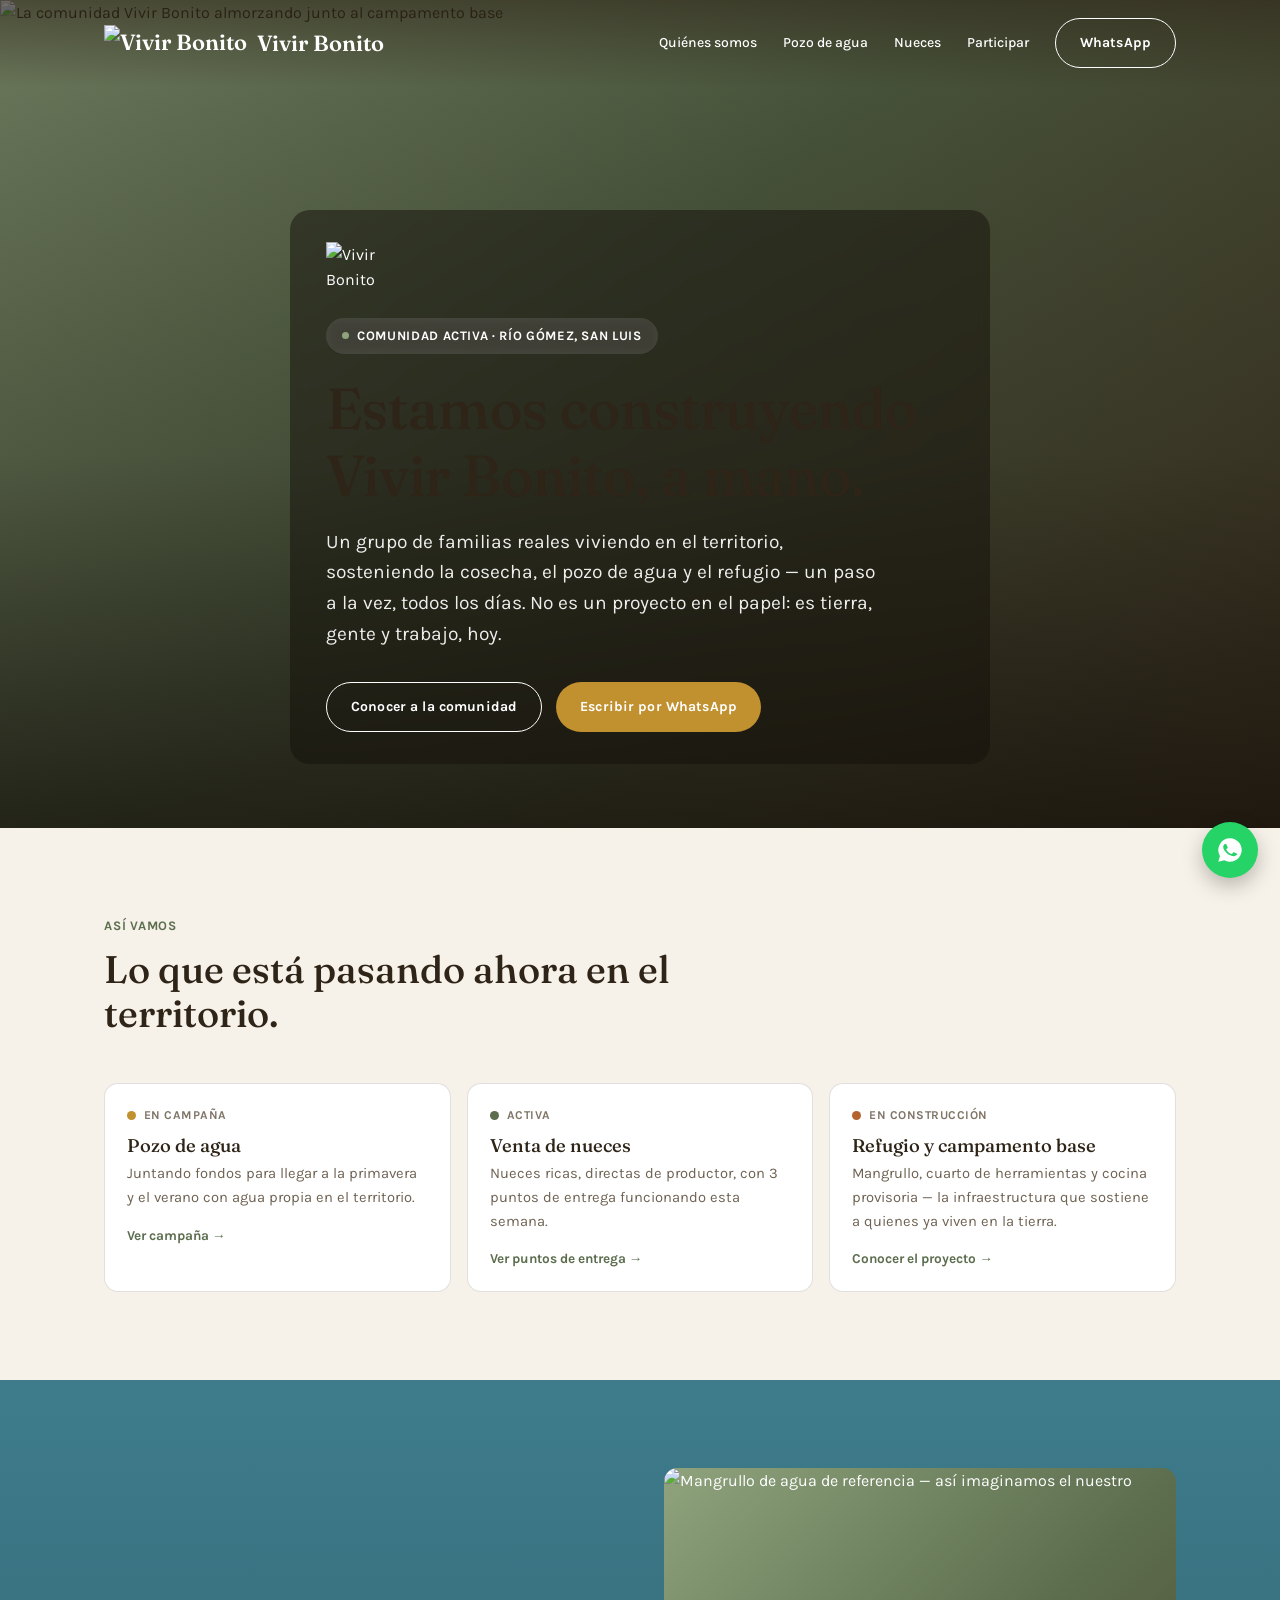
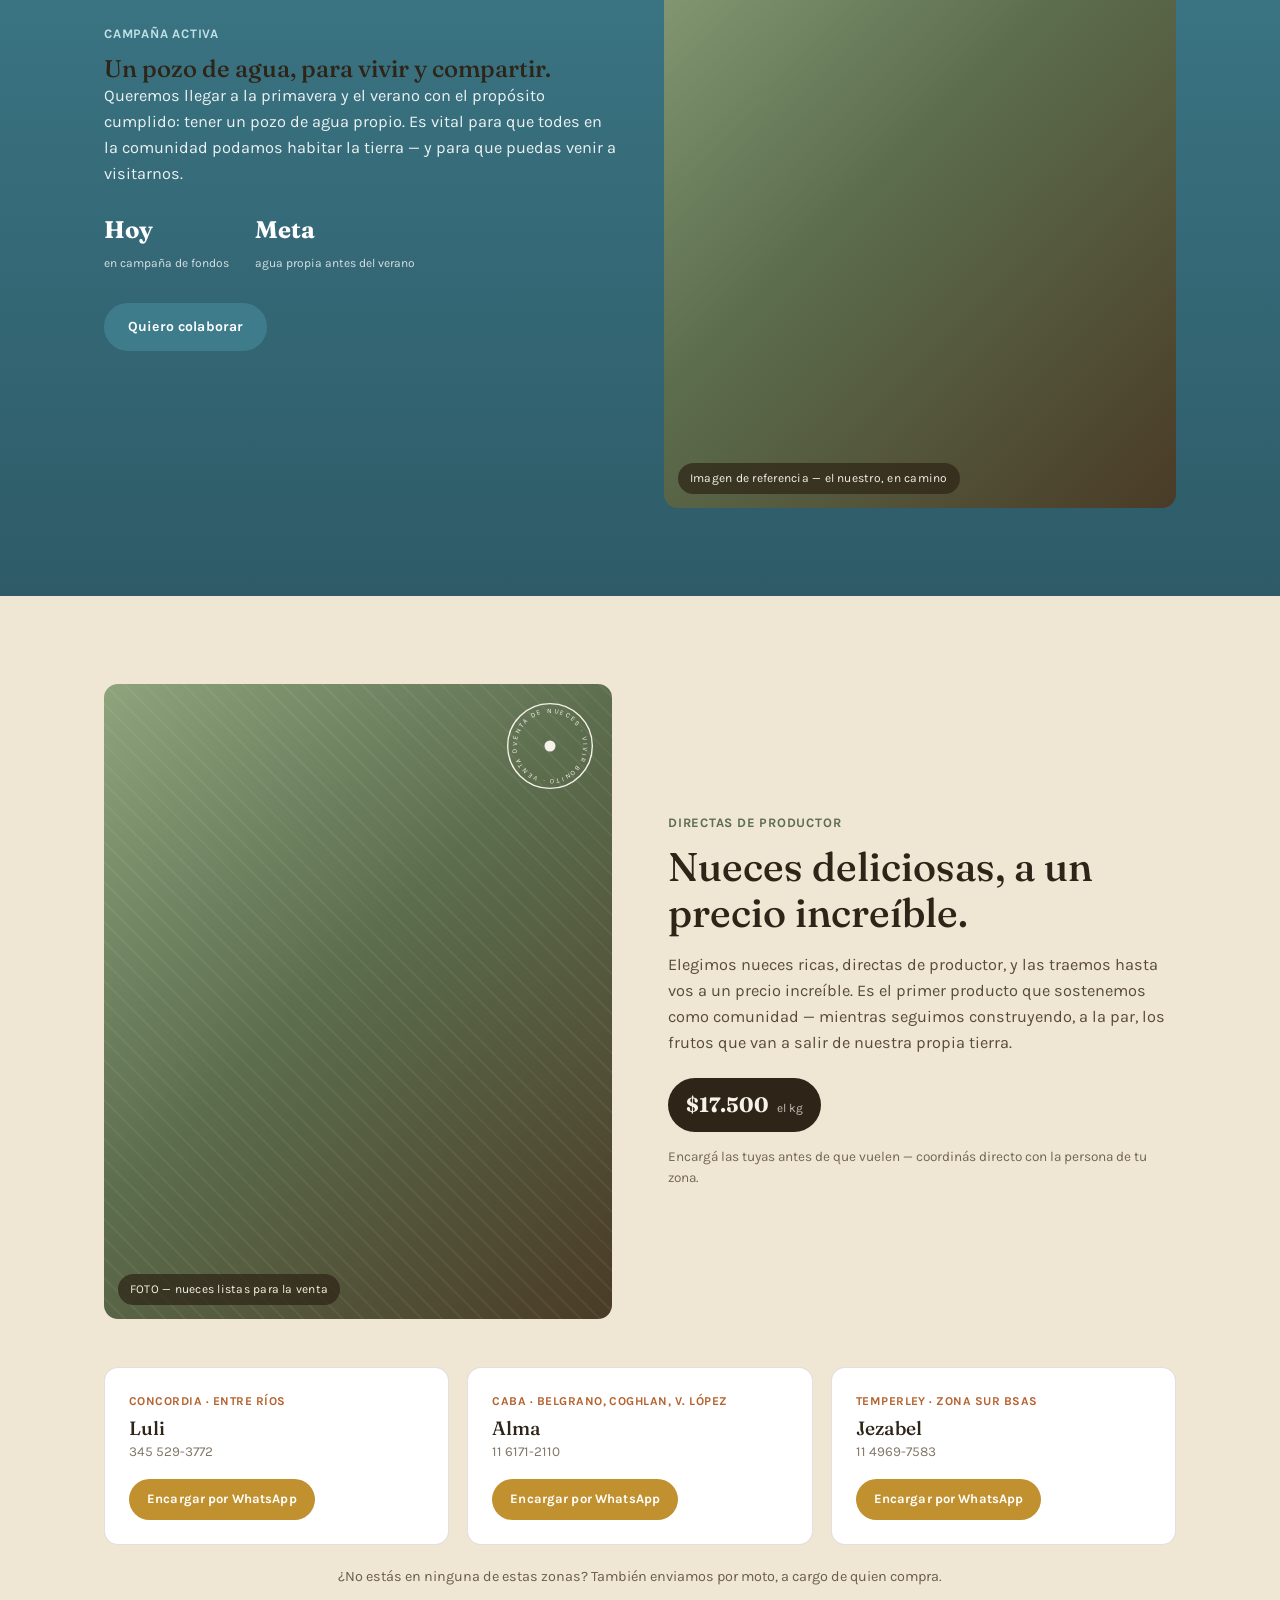
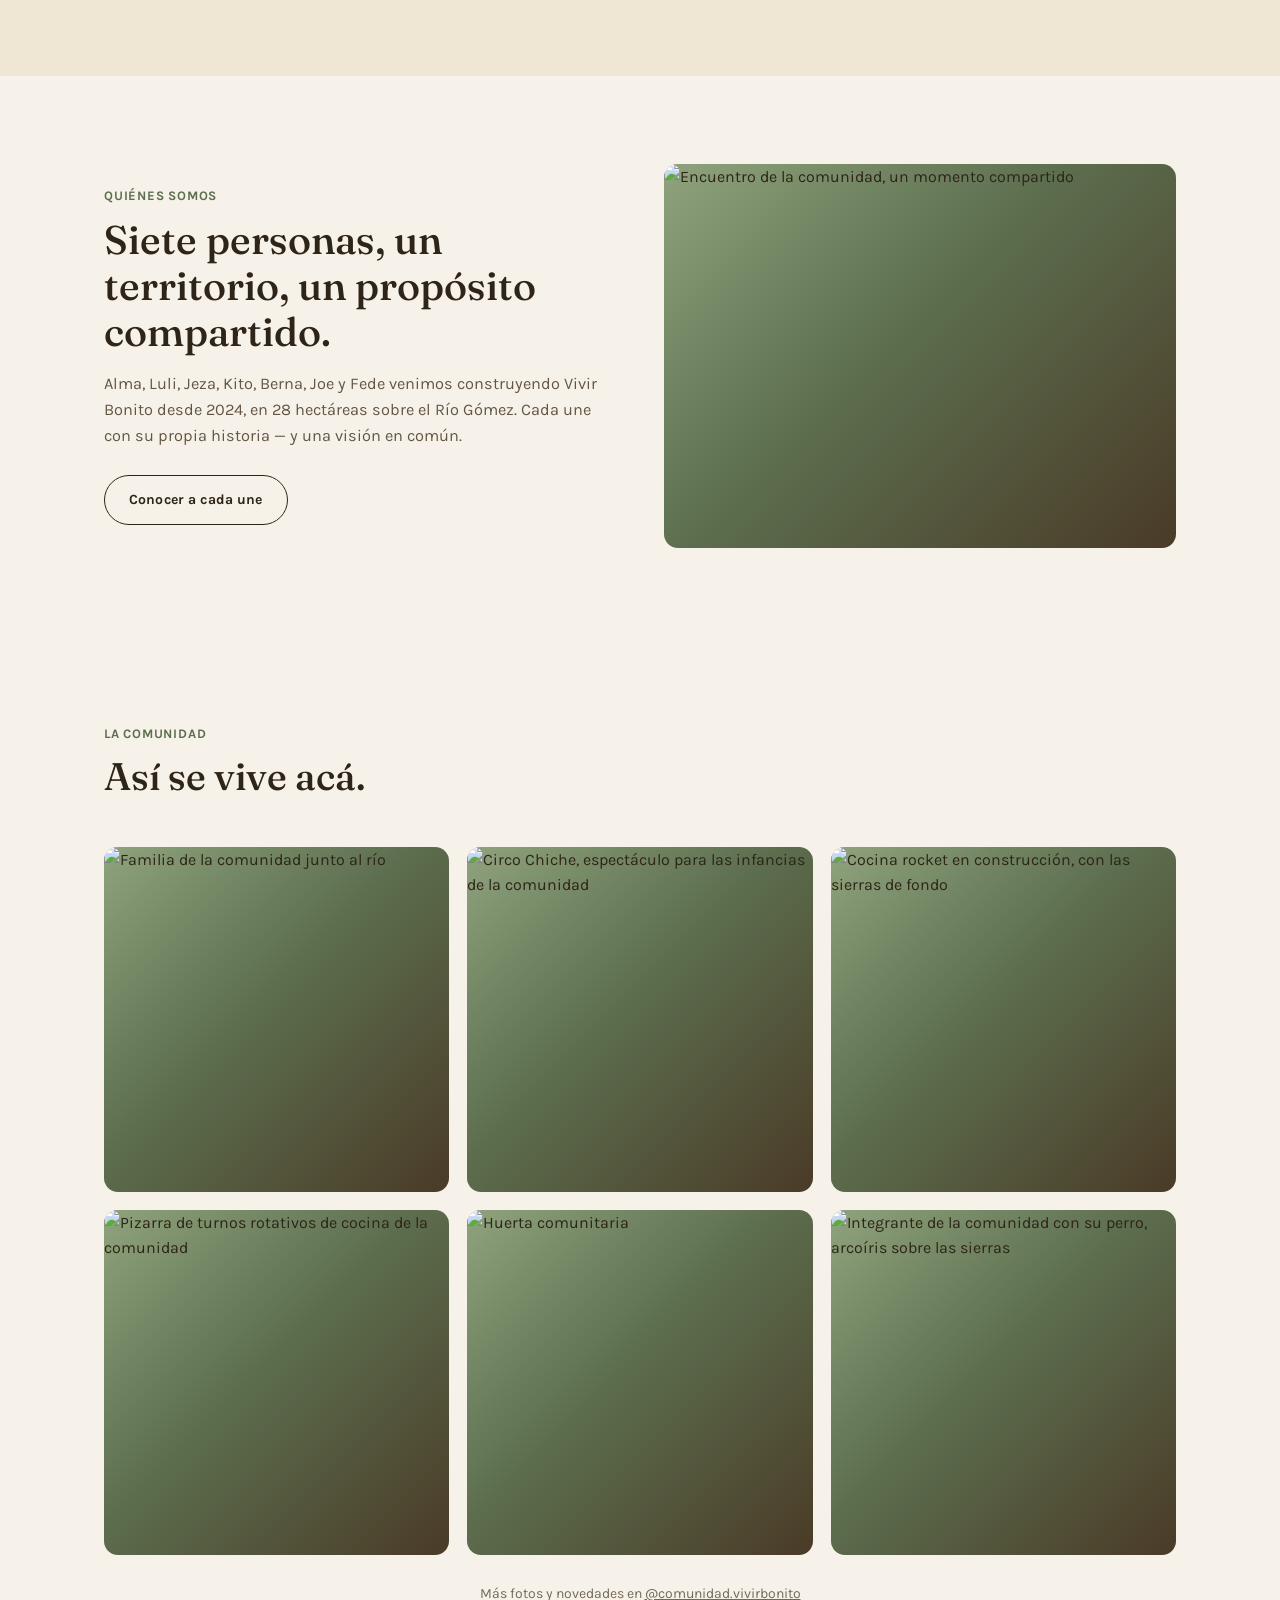
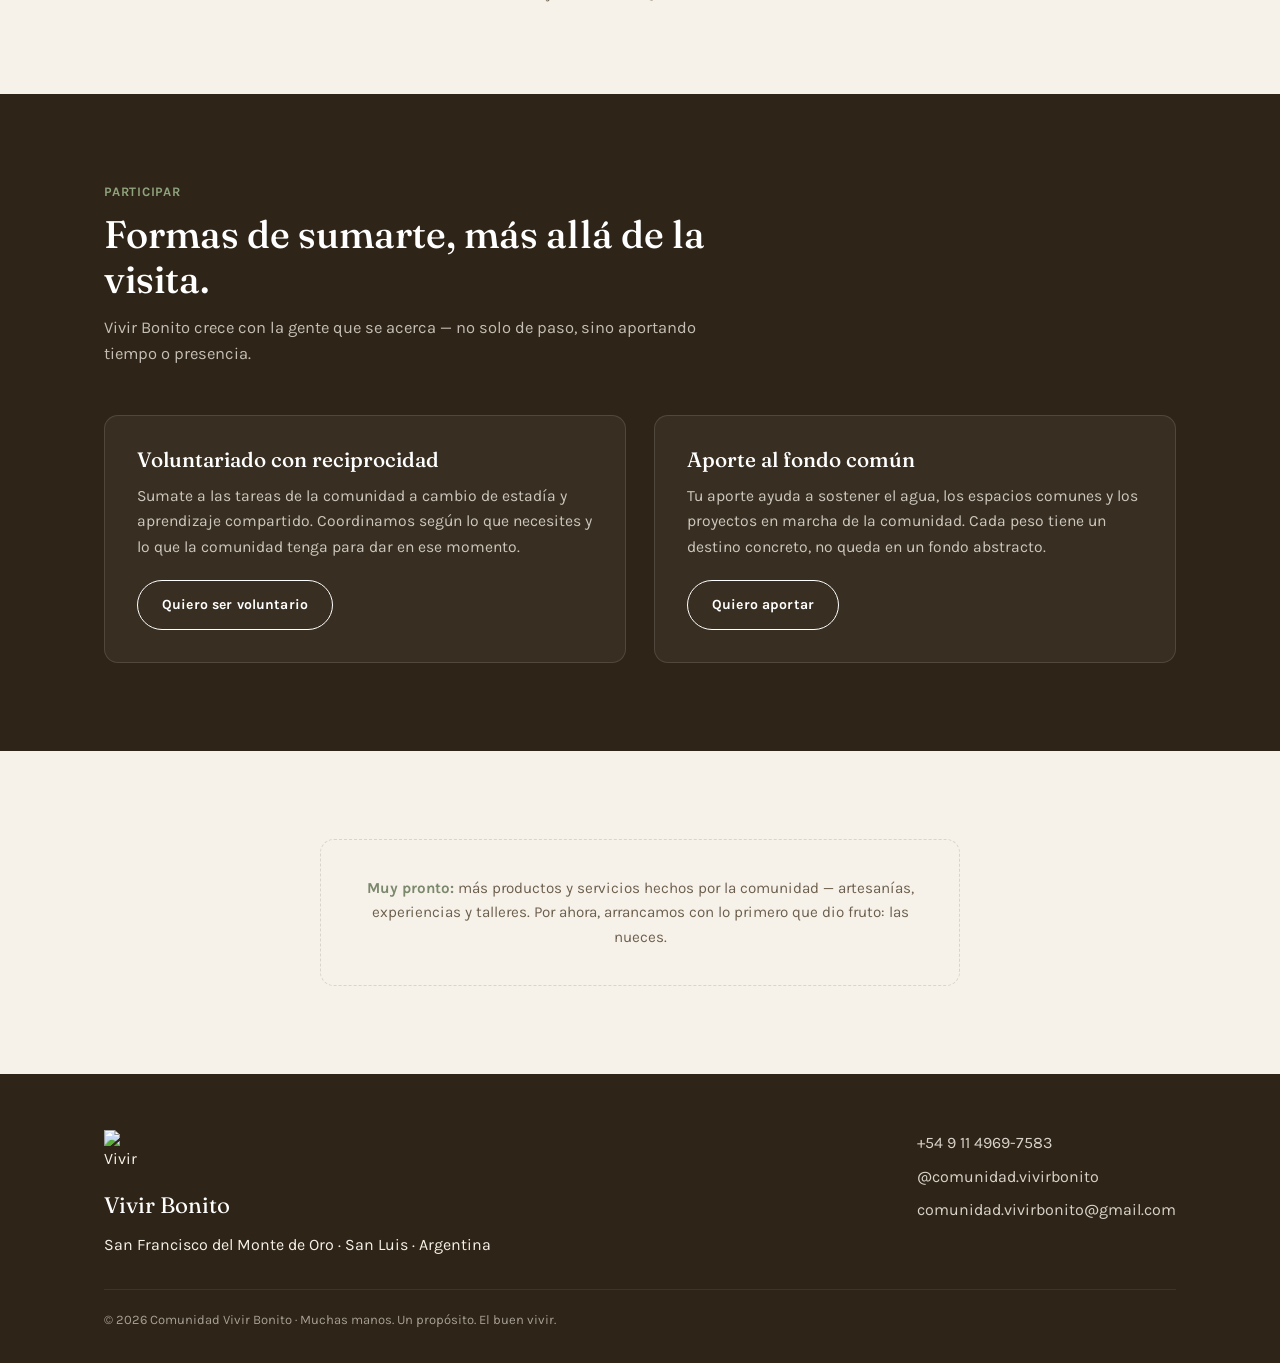
==== index.html @ 9bac332a "Add files via upload" ====
<!DOCTYPE html>
<html lang="es">
<head>
<meta charset="UTF-8">
<meta name="viewport" content="width=device-width, initial-scale=1.0">
<title>Vivir Bonito — Comunidad en Río Gómez, San Luis</title>
<meta name="description" content="Vivir Bonito: un grupo de familias construyendo, a mano, una comunidad en las sierras de San Luis. Venta de nueces, campaña del pozo de agua, y formas de sumarte hoy.">
<meta property="og:title" content="Vivir Bonito — Comunidad en las sierras de San Luis">
<meta property="og:description" content="Estamos construyendo Vivir Bonito, a mano, en Río Gómez. Conocé cómo vamos y sumate.">
<!-- REEMPLAZAR: og:image con foto real del lugar subida a Cloudinary -->
<link rel="preconnect" href="https://fonts.googleapis.com">
<link rel="preconnect" href="https://fonts.gstatic.com" crossorigin>
<link href="https://fonts.googleapis.com/css2?family=Fraunces:ital,wght@0,400;0,500;0,600;1,400&family=Karla:wght@400;500;700&display=swap" rel="stylesheet">
<link rel="stylesheet" href="styles.css">
<link rel="icon" type="image/png" href="https://res.cloudinary.com/rexsyexh/image/upload/e_background_removal,f_png,q_auto,w_64,h_64,c_fill/v1787001176/LOGO_VB_ghmahg.jpg">
</head>
<body>

<header id="site-header">
  <div class="wrap">
    <a href="index.html" class="logo"><img src="https://res.cloudinary.com/rexsyexh/image/upload/e_background_removal,f_png,q_auto,w_100/v1787001176/LOGO_VB_ghmahg.jpg" alt="Vivir Bonito">Vivir Bonito</a>
    <nav>
      <a href="quienes-somos.html" class="nav-link-text">Quiénes somos</a>
      <a href="#pozo" class="nav-link-text">Pozo de agua</a>
      <a href="#nueces" class="nav-link-text">Nueces</a>
      <a href="#comunidad" class="nav-link-text">Participar</a>
      <a href="https://wa.me/5491149697583?text=Hola%2C%20quiero%20conocer%20m%C3%A1s%20sobre%20Vivir%20Bonito" target="_blank" rel="noopener" class="btn btn-outline btn-outline-light">WhatsApp</a>
    </nav>
  </div>
</header>

<section class="hero">
  <div class="photo-slot filled">
    <img class="hero-slide active" src="https://res.cloudinary.com/rexsyexh/image/upload/f_auto,q_auto,w_1600/v1786999585/IMG_0080_1_acpj9m.heic" alt="La comunidad Vivir Bonito almorzando junto al campamento base">
    <img class="hero-slide" src="https://res.cloudinary.com/rexsyexh/image/upload/f_auto,q_auto,w_1600/v1787000863/PHOTO-2026-05-24-20-16-34_mrh30q.jpg" alt="Toda la comunidad reunida junto al río, sierras doradas al atardecer">
    <img class="hero-slide" src="https://res.cloudinary.com/rexsyexh/image/upload/f_auto,q_auto,w_1600/v1787000892/1772241536528_ssifrj.jpg" alt="Palmeras caranday al atardecer, junto al agua">
  </div>
  <div class="wrap">
    <div class="hero-content reveal">
      <img class="hero-logo" src="https://res.cloudinary.com/rexsyexh/image/upload/e_background_removal,f_png,q_auto,w_240/v1787001176/LOGO_VB_ghmahg.jpg" alt="Vivir Bonito">
      <span class="eyebrow"><span class="dot"></span> Comunidad activa · Río Gómez, San Luis</span>
      <h1>Estamos construyendo Vivir Bonito, a mano.</h1>
      <p class="lead">Un grupo de familias reales viviendo en el territorio, sosteniendo la cosecha, el pozo de agua y el refugio — un paso a la vez, todos los días. No es un proyecto en el papel: es tierra, gente y trabajo, hoy.</p>
      <div class="hero-ctas">
        <a href="quienes-somos.html" class="btn btn-outline btn-outline-light">Conocer a la comunidad</a>
        <a href="https://wa.me/5491149697583?text=Hola%2C%20quiero%20conocer%20m%C3%A1s%20sobre%20Vivir%20Bonito" target="_blank" rel="noopener" class="btn btn-sol">Escribir por WhatsApp</a>
      </div>
    </div>
  </div>
</section>

<section id="asi-vamos">
  <div class="wrap">
    <div class="section-head reveal">
      <span class="section-eyebrow">Así vamos</span>
      <h2>Lo que está pasando ahora en el territorio.</h2>
    </div>
    <div class="status-band">
      <div class="status-card reveal">
        <div class="status-top"><span class="status-dot camp"></span><span class="status-label">En campaña</span></div>
        <h3>Pozo de agua</h3>
        <p>Juntando fondos para llegar a la primavera y el verano con agua propia en el territorio.</p>
        <a href="#pozo" class="link">Ver campaña →</a>
      </div>
      <div class="status-card reveal">
        <div class="status-top"><span class="status-dot on"></span><span class="status-label">Activa</span></div>
        <h3>Venta de nueces</h3>
        <p>Nueces ricas, directas de productor, con 3 puntos de entrega funcionando esta semana.</p>
        <a href="#nueces" class="link">Ver puntos de entrega →</a>
      </div>
      <div class="status-card reveal">
        <div class="status-top"><span class="status-dot build"></span><span class="status-label">En construcción</span></div>
        <h3>Refugio y campamento base</h3>
        <p>Mangrullo, cuarto de herramientas y cocina provisoria — la infraestructura que sostiene a quienes ya viven en la tierra.</p>
        <a href="quienes-somos.html" class="link">Conocer el proyecto →</a>
      </div>
    </div>
  </div>
</section>

<section id="pozo" class="pozo">
  <div class="wrap">
    <div class="pozo-grid">
      <div class="reveal">
        <span class="section-eyebrow">Campaña activa</span>
        <h2>Un pozo de agua, para vivir y compartir.</h2>
        <p style="opacity:.9;font-size:1.02rem;margin-bottom:8px;">Queremos llegar a la primavera y el verano con el propósito cumplido: tener un pozo de agua propio. Es vital para que todes en la comunidad podamos habitar la tierra — y para que puedas venir a visitarnos.</p>
        <div class="pozo-facts">
          <div class="pozo-fact"><strong>Hoy</strong><span>en campaña de fondos</span></div>
          <div class="pozo-fact"><strong>Meta</strong><span>agua propia antes del verano</span></div>
        </div>
        <a href="https://wa.me/5491149697583?text=Hola%2C%20quiero%20colaborar%20con%20el%20pozo%20de%20agua%20de%20Vivir%20Bonito" target="_blank" rel="noopener" class="btn btn-agua">Quiero colaborar</a>
      </div>
      <div class="photo-slot filled reveal" style="aspect-ratio:4/5;">
        <img src="https://res.cloudinary.com/rexsyexh/image/upload/f_auto,q_auto,w_900/v1787000792/mangrullo_f0sffd.jpg" alt="Mangrullo de agua de referencia — así imaginamos el nuestro">
        <span class="photo-tag">Imagen de referencia — el nuestro, en camino</span>
      </div>
    </div>
  </div>
</section>

<section id="nueces" class="nueces">
  <div class="wrap">
    <div class="nueces-grid">
      <div class="nueces-photo photo-slot reveal" style="position:relative;">
        <span class="photo-tag">FOTO — nueces listas para la venta</span>
        <svg class="stamp" viewBox="0 0 100 100" xmlns="http://www.w3.org/2000/svg" aria-hidden="true">
          <circle cx="50" cy="50" r="46" fill="none" stroke="#F7F2E9" stroke-width="1.5"/>
          <path id="stampCircle" fill="none" d="M50,50 m-36,0 a36,36 0 1,1 72,0 a36,36 0 1,1 -72,0"/>
          <text font-family="Karla, sans-serif" font-size="7.4" fill="#F7F2E9" letter-spacing="2">
            <textPath href="#stampCircle" startOffset="0%">VENTA DE NUECES · VIVIR BONITO · VENTA DE NUECES ·</textPath>
          </text>
          <circle cx="50" cy="50" r="6" fill="#F7F2E9"/>
        </svg>
      </div>
      <div class="reveal">
        <span class="section-eyebrow">Directas de productor</span>
        <h2>Nueces deliciosas, a un precio increíble.</h2>
        <p class="desc">Elegimos nueces ricas, directas de productor, y las traemos hasta vos a un precio increíble. Es el primer producto que sostenemos como comunidad — mientras seguimos construyendo, a la par, los frutos que van a salir de nuestra propia tierra.</p>
        <div class="nueces-price"><strong>$17.500</strong><span>el kg</span></div>
        <p class="nueces-note">Encargá las tuyas antes de que vuelen — coordinás directo con la persona de tu zona.</p>
      </div>
    </div>

    <div class="delivery-grid reveal">
      <div class="delivery-card">
        <span class="delivery-zone">Concordia · Entre Ríos</span>
        <h3>Luli</h3>
        <div class="who">345 529-3772</div>
        <a href="https://wa.me/5493455293772?text=Hola%20Luli%2C%20quiero%20encargar%20nueces%20(entrega%20en%20Concordia)" target="_blank" rel="noopener" class="btn btn-sol btn-sm">Encargar por WhatsApp</a>
      </div>
      <div class="delivery-card">
        <span class="delivery-zone">CABA · Belgrano, Coghlan, V. López</span>
        <h3>Alma</h3>
        <div class="who">11 6171-2110</div>
        <a href="https://wa.me/5491161712110?text=Hola%20Alma%2C%20quiero%20encargar%20nueces%20(entrega%20en%20CABA)" target="_blank" rel="noopener" class="btn btn-sol btn-sm">Encargar por WhatsApp</a>
      </div>
      <div class="delivery-card">
        <span class="delivery-zone">Temperley · Zona Sur BSAS</span>
        <h3>Jezabel</h3>
        <div class="who">11 4969-7583</div>
        <a href="https://wa.me/5491149697583?text=Hola%20Jezabel%2C%20quiero%20encargar%20nueces%20(entrega%20en%20Temperley)" target="_blank" rel="noopener" class="btn btn-sol btn-sm">Encargar por WhatsApp</a>
      </div>
    </div>
    <p class="delivery-moto">¿No estás en ninguna de estas zonas? También enviamos por moto, a cargo de quien compra.</p>
  </div>
</section>

<section id="quienes-somos-teaser">
  <div class="wrap">
    <div class="teaser">
      <div class="reveal">
        <span class="section-eyebrow">Quiénes somos</span>
        <h2 style="font-size:clamp(1.7rem,3.4vw,2.5rem);margin-bottom:16px;">Siete personas, un territorio, un propósito compartido.</h2>
        <p style="color:var(--brown);opacity:.85;font-size:1.02rem;margin-bottom:26px;">Alma, Luli, Jeza, Kito, Berna, Joe y Fede venimos construyendo Vivir Bonito desde 2024, en 28 hectáreas sobre el Río Gómez. Cada une con su propia historia — y una visión en común.</p>
        <a href="quienes-somos.html" class="btn btn-outline" style="color:var(--brown-deep);border-color:var(--brown-deep);">Conocer a cada une</a>
      </div>
      <div class="teaser-photo photo-slot filled reveal">
        <img src="https://res.cloudinary.com/rexsyexh/image/upload/f_auto,q_auto,w_900/v1786998874/WhatsApp_Image_2026-07-04_at_18.11.03_1_dn8suh.jpg" alt="Encuentro de la comunidad, un momento compartido">
      </div>
    </div>
  </div>
</section>

<section id="galeria">
  <div class="wrap">
    <div class="section-head reveal">
      <span class="section-eyebrow">La comunidad</span>
      <h2>Así se vive acá.</h2>
    </div>
    <div class="galeria-grid">
      <div class="photo-slot filled reveal"><img src="https://res.cloudinary.com/rexsyexh/image/upload/f_auto,q_auto,w_700/v1786998868/familia-rio_kaa0dy.jpg" alt="Familia de la comunidad junto al río"></div>
      <div class="photo-slot filled reveal"><img src="https://res.cloudinary.com/rexsyexh/image/upload/f_auto,q_auto,w_700/v1786998869/circo-ninos_luddjv.jpg" alt="Circo Chiche, espectáculo para las infancias de la comunidad"></div>
      <div class="photo-slot filled reveal"><img src="https://res.cloudinary.com/rexsyexh/image/upload/f_auto,q_auto,w_700/v1786999599/1772241875465_ddpxhf.jpg" alt="Cocina rocket en construcción, con las sierras de fondo"></div>
      <div class="photo-slot filled reveal"><img src="https://res.cloudinary.com/rexsyexh/image/upload/f_auto,q_auto,w_700/v1786999602/1772241875409_ta5jwl.jpg" alt="Pizarra de turnos rotativos de cocina de la comunidad"></div>
      <div class="photo-slot filled reveal"><img src="https://res.cloudinary.com/rexsyexh/image/upload/f_auto,q_auto,w_700/v1786998870/lechuga_bt5jel.jpg" alt="Huerta comunitaria"></div>
      <div class="photo-slot filled reveal"><img src="https://res.cloudinary.com/rexsyexh/image/upload/f_auto,q_auto,w_700/v1786998874/WhatsApp_Image_2026-07-04_at_18.11.03_sx1bdg.jpg" alt="Integrante de la comunidad con su perro, arcoíris sobre las sierras"></div>
    </div>
    <p class="galeria-more">Más fotos y novedades en <a href="https://www.instagram.com/comunidad.vivirbonito/" target="_blank" rel="noopener" style="text-decoration:underline;">@comunidad.vivirbonito</a></p>
  </div>
</section>

<section id="comunidad" class="participar">
  <div class="wrap">
    <div class="section-head reveal">
      <span class="section-eyebrow">Participar</span>
      <h2>Formas de sumarte, más allá de la visita.</h2>
      <p>Vivir Bonito crece con la gente que se acerca — no solo de paso, sino aportando tiempo o presencia.</p>
    </div>
    <div class="participar-grid">
      <div class="participar-card reveal">
        <h3>Voluntariado con reciprocidad</h3>
        <p>Sumate a las tareas de la comunidad a cambio de estadía y aprendizaje compartido. Coordinamos según lo que necesites y lo que la comunidad tenga para dar en ese momento.</p>
        <a href="https://wa.me/5491149697583?text=Hola%2C%20quiero%20saber%20c%C3%B3mo%20ser%20voluntario%20en%20Vivir%20Bonito" target="_blank" rel="noopener" class="btn btn-outline btn-outline-light">Quiero ser voluntario</a>
      </div>
      <div class="participar-card reveal">
        <h3>Aporte al fondo común</h3>
        <p>Tu aporte ayuda a sostener el agua, los espacios comunes y los proyectos en marcha de la comunidad. Cada peso tiene un destino concreto, no queda en un fondo abstracto.</p>
        <a href="https://wa.me/5491149697583?text=Hola%2C%20quiero%20saber%20c%C3%B3mo%20aportar%20al%20fondo%20com%C3%BAn%20de%20Vivir%20Bonito" target="_blank" rel="noopener" class="btn btn-outline btn-outline-light">Quiero aportar</a>
      </div>
    </div>
  </div>
</section>

<section>
  <div class="wrap">
    <div class="proximamente reveal">
      <p><strong>Muy pronto:</strong> más productos y servicios hechos por la comunidad — artesanías, experiencias y talleres. Por ahora, arrancamos con lo primero que dio fruto: las nueces.</p>
    </div>
  </div>
</section>

<footer>
  <div class="wrap">
    <div class="foot-grid">
      <div>
        <img class="foot-logo-img" src="https://res.cloudinary.com/rexsyexh/image/upload/e_background_removal,f_png,q_auto,w_160/v1787001176/LOGO_VB_ghmahg.jpg" alt="Vivir Bonito">
        <div class="foot-logo">Vivir Bonito</div>
        <div>San Francisco del Monte de Oro · San Luis · Argentina</div>
      </div>
      <div style="display:flex;flex-direction:column;gap:8px;">
        <a href="https://wa.me/5491149697583" target="_blank" rel="noopener">+54 9 11 4969-7583</a>
        <a href="https://www.instagram.com/comunidad.vivirbonito/" target="_blank" rel="noopener">@comunidad.vivirbonito</a>
        <a href="mailto:comunidad.vivirbonito@gmail.com">comunidad.vivirbonito@gmail.com</a>
      </div>
    </div>
    <div class="foot-bottom">© 2026 Comunidad Vivir Bonito · Muchas manos. Un propósito. El buen vivir.</div>
  </div>
</footer>

<a class="wa-float" href="https://wa.me/5491149697583?text=Hola%2C%20quiero%20conocer%20m%C3%A1s%20sobre%20Vivir%20Bonito" target="_blank" rel="noopener" aria-label="Escribir por WhatsApp">
  <svg width="28" height="28" viewBox="0 0 24 24" fill="#fff"><path d="M12 2a10 10 0 0 0-8.6 15.1L2 22l5.1-1.3A10 10 0 1 0 12 2Zm5.4 14.1c-.2.6-1.3 1.2-1.8 1.2-.5.1-1 .2-3.4-.7-2.9-1.1-4.7-4-4.9-4.2-.1-.2-1.1-1.5-1.1-2.9s.7-2 1-2.3c.2-.3.5-.3.7-.3h.5c.2 0 .4 0 .6.5l.9 2.1c.1.2.1.4 0 .6l-.4.6-.5.5c-.1.1-.3.3-.1.6.2.3.8 1.3 1.7 2.1 1.2 1.1 2.2 1.4 2.5 1.5.3.1.5.1.7-.1l1-1.2c.2-.3.4-.2.7-.1l2.1 1c.3.1.5.2.6.3 0 .1 0 .7-.2 1.3Z"/></svg>
</a>

<script>
  const header = document.getElementById('site-header');
  window.addEventListener('scroll', () => {
    header.classList.toggle('scrolled', window.scrollY > 60);
  }, { passive: true });

  const heroSlides = document.querySelectorAll('.hero-slide');
  const reduceMotion = window.matchMedia('(prefers-reduced-motion: reduce)').matches;
  if (heroSlides.length > 1 && !reduceMotion) {
    let heroIdx = 0;
    setInterval(() => {
      heroSlides[heroIdx].classList.remove('active');
      heroIdx = (heroIdx + 1) % heroSlides.length;
      heroSlides[heroIdx].classList.add('active');
    }, 6000);
  }

  const revealEls = document.querySelectorAll('.reveal');
  const io = new IntersectionObserver((entries) => {
    entries.forEach((entry, i) => {
      if (entry.isIntersecting) {
        setTimeout(() => entry.target.classList.add('in'), i * 60);
        io.unobserve(entry.target);
      }
    });
  }, { threshold: 0.15 });
  revealEls.forEach(el => io.observe(el));
</script>

</body>
</html>
---- styles.css ----
:root{
  --cream:#F7F2E9;
  --cream-2:#EFE6D4;
  --brown-deep:#2E2417;
  --brown:#4A3B27;
  --sage:#5C6E4E;
  --sage-light:#8FA37D;
  --gold:#C1902F;
  --terracota:#B5622F;
  --water:#3E7C8C;
  --line:rgba(46,36,23,0.14);
  --radius:14px;
  --shadow:0 12px 30px rgba(46,36,23,0.12);
  --ease:cubic-bezier(.22,.61,.36,1);
}
*{box-sizing:border-box;margin:0;padding:0;}
html{scroll-behavior:smooth;}
body{
  font-family:'Karla',sans-serif;
  color:var(--brown-deep);
  background:var(--cream);
  line-height:1.6;
  font-size:16px;
  -webkit-font-smoothing:antialiased;
  overflow-x:hidden;
}
h1,h2,h3,.display{font-family:'Fraunces',serif;font-weight:500;line-height:1.15;color:var(--brown-deep);}
a{color:inherit;text-decoration:none;}
img{max-width:100%;display:block;}
.wrap{max-width:1120px;margin:0 auto;padding:0 24px;}
section{padding:88px 0;}
@media(max-width:640px){section{padding:56px 0;}}

/* placeholders de foto — reemplazar por <img> real de Cloudinary cuando lleguen las fotos */
.photo-slot{
  position:relative;
  border-radius:var(--radius);
  overflow:hidden;
  background:linear-gradient(135deg,#8FA37D 0%,#5C6E4E 45%,#4A3B27 100%);
  display:flex;align-items:flex-end;
}
.photo-slot::before{
  content:"";position:absolute;inset:0;
  background:repeating-linear-gradient(45deg,rgba(255,255,255,0.05) 0 2px,transparent 2px 14px);
}
.photo-tag{
  position:relative;margin:14px;padding:6px 12px;
  background:rgba(46,36,23,0.72);color:var(--cream);
  font-size:12px;font-family:'Karla',sans-serif;letter-spacing:.02em;
  border-radius:999px;
}
.photo-slot.filled::before{display:none;}
.photo-slot img{position:absolute;inset:0;width:100%;height:100%;object-fit:cover;}

/* nav */
header{
  position:fixed;top:0;left:0;right:0;z-index:100;
  padding:18px 0;
  background:linear-gradient(to bottom, rgba(46,36,23,0.55), transparent);
  transition:background .3s var(--ease),padding .3s var(--ease);
}
header.scrolled,header.solid{background:var(--cream);box-shadow:0 2px 14px rgba(46,36,23,0.08);padding:12px 0;}
header .wrap{display:flex;align-items:center;justify-content:space-between;}
.logo{font-family:'Fraunces',serif;font-size:22px;font-weight:600;color:#fff;transition:color .3s;display:flex;align-items:center;gap:10px;}
.logo img{height:36px;width:auto;display:block;}
header.scrolled .logo,header.solid .logo{color:var(--brown-deep);}
nav{display:flex;gap:26px;align-items:center;}
nav a{font-size:14px;font-weight:500;color:#fff;transition:color .3s,opacity .2s;}
header.scrolled nav a,header.solid nav a{color:var(--brown-deep);}
nav a:hover{opacity:.7;}
@media(max-width:820px){nav a.nav-link-text{display:none;}}
.btn{
  display:inline-flex;align-items:center;gap:8px;
  padding:13px 24px;border-radius:999px;
  font-size:14px;font-weight:700;letter-spacing:.01em;
  transition:transform .2s var(--ease),box-shadow .2s var(--ease);
  min-height:44px;
}
.btn:hover{transform:translateY(-2px);box-shadow:0 8px 18px rgba(46,36,23,0.18);}
.btn:active{transform:translateY(0);}
.btn-sol{background:var(--gold);color:#fff;}
.btn-agua{background:var(--water);color:#fff;}
.btn-outline{background:transparent;border:1.5px solid currentColor;}
.btn-outline-light{color:#fff;}
header.scrolled .btn-outline-light,header.solid .btn-outline-light{color:var(--brown-deep);}
.btn-sm{padding:10px 18px;font-size:13px;min-height:38px;}

/* hero (home, full-bleed) */
.hero{min-height:92vh;position:relative;display:flex;align-items:flex-end;padding-bottom:64px;}
.hero .photo-slot{position:absolute;inset:0;border-radius:0;}
.hero .photo-slot::after{
  content:"";position:absolute;inset:0;z-index:1;
  background:linear-gradient(to top, rgba(20,16,10,0.8) 0%, rgba(20,16,10,0.4) 45%, rgba(20,16,10,0.28) 100%);
}
.hero-slide{position:absolute;inset:0;width:100%;height:100%;object-fit:cover;opacity:0;transition:opacity 1.8s ease;animation:kenburns 16s ease-in-out infinite;}
.hero-slide.active{opacity:1;}
@keyframes kenburns{0%{transform:scale(1);}50%{transform:scale(1.09);}100%{transform:scale(1);}}
@media(prefers-reduced-motion:reduce){.hero-slide{animation:none;transition:none;}}
.hero-content{
  position:relative;z-index:2;color:#fff;max-width:700px;
  background:rgba(20,16,10,0.5);backdrop-filter:blur(6px);-webkit-backdrop-filter:blur(6px);
  padding:32px 36px;border-radius:20px;
}
@media(max-width:640px){.hero-content{padding:22px 20px;border-radius:16px;}}
.eyebrow{
  display:inline-flex;align-items:center;gap:8px;
  font-size:13px;font-weight:700;letter-spacing:.05em;text-transform:uppercase;
  background:rgba(255,255,255,0.14);backdrop-filter:blur(6px);
  padding:8px 16px;border-radius:999px;margin-bottom:22px;
}
.eyebrow .dot{width:7px;height:7px;border-radius:50%;background:var(--sage-light);animation:pulse 2s ease-in-out infinite;}
@keyframes pulse{0%,100%{opacity:1;}50%{opacity:.35;}}
@media(prefers-reduced-motion:reduce){.eyebrow .dot{animation:none;}}
.hero h1{font-size:clamp(2.2rem,5vw,3.6rem);margin-bottom:18px;}
.hero p.lead{font-size:clamp(1rem,1.6vw,1.2rem);opacity:.92;max-width:560px;margin-bottom:32px;}
.hero-ctas{display:flex;gap:14px;flex-wrap:wrap;}
.hero-logo{width:60px;height:60px;margin-bottom:16px;}

/* subhero (subpáginas, sin full-bleed) */
.subhero{padding:150px 0 60px;background:var(--cream-2);}
.subhero .section-eyebrow{color:var(--sage);}
.subhero h1{font-size:clamp(2rem,4.2vw,3rem);margin-bottom:16px;}
.subhero p.lead{max-width:640px;color:var(--brown);opacity:.85;font-size:1.05rem;}

/* status band */
.status-band{display:grid;grid-template-columns:repeat(3,1fr);gap:16px;}
@media(max-width:760px){.status-band{grid-template-columns:1fr;}}
.status-card{
  background:#fff;border:1px solid var(--line);border-radius:var(--radius);
  padding:22px 22px 20px;transition:transform .2s var(--ease),box-shadow .2s var(--ease);
}
.status-card:hover{transform:translateY(-3px);box-shadow:var(--shadow);}
.status-top{display:flex;align-items:center;gap:8px;margin-bottom:10px;}
.status-dot{width:9px;height:9px;border-radius:50%;flex-shrink:0;}
.status-dot.on{background:var(--sage);}
.status-dot.camp{background:var(--gold);}
.status-dot.build{background:var(--terracota);}
.status-label{font-size:12px;font-weight:700;letter-spacing:.04em;text-transform:uppercase;color:var(--brown);opacity:.7;}
.status-card h3{font-size:1.15rem;margin-bottom:6px;}
.status-card p{font-size:.92rem;color:var(--brown);opacity:.8;margin-bottom:12px;}
.status-card a.link{font-size:.85rem;font-weight:700;color:var(--sage);}

/* section head */
.section-head{max-width:640px;margin-bottom:48px;}
.section-eyebrow{font-size:13px;font-weight:700;letter-spacing:.06em;text-transform:uppercase;color:var(--sage);margin-bottom:10px;display:block;}
.section-head h2{font-size:clamp(1.7rem,3.2vw,2.4rem);}
.section-head p{color:var(--brown);opacity:.85;margin-top:14px;font-size:1.03rem;}

/* filosofía / éticas grid (3 cols numeradas) */
.trio-grid{display:grid;grid-template-columns:repeat(3,1fr);gap:36px;}
@media(max-width:800px){.trio-grid{grid-template-columns:1fr;gap:32px;}}
.trio-item{border-top:2px solid var(--line);padding-top:22px;}
.trio-item .num{font-family:'Fraunces',serif;font-size:2.2rem;font-weight:600;color:var(--sage);display:block;margin-bottom:8px;}
.trio-item h3{font-size:1.3rem;margin-bottom:4px;}
.trio-item .keyword{font-family:'Fraunces',serif;font-style:italic;color:var(--terracota);font-size:1.05rem;margin-bottom:12px;display:block;}
.trio-item p{color:var(--brown);opacity:.85;font-size:.96rem;}

/* pozo de agua */
.pozo{background:linear-gradient(180deg,var(--water) 0%,#2E5B67 100%);color:#fff;}
.pozo .section-eyebrow{color:#BFE0E6;}
.pozo .section-head h2{color:#fff;}
.pozo .section-head p{color:#fff;opacity:.85;}
.pozo-grid{display:grid;grid-template-columns:1fr 1fr;gap:48px;align-items:center;}
@media(max-width:800px){.pozo-grid{grid-template-columns:1fr;gap:32px;}}
.pozo-facts{display:flex;gap:26px;margin:24px 0 28px;flex-wrap:wrap;}
.pozo-fact strong{display:block;font-family:'Fraunces',serif;font-size:1.5rem;}
.pozo-fact span{font-size:12px;opacity:.8;}

/* nueces */
.nueces{background:var(--cream-2);}
.nueces-grid{display:grid;grid-template-columns:1fr 1fr;gap:56px;align-items:center;margin-bottom:48px;}
@media(max-width:800px){.nueces-grid{grid-template-columns:1fr;gap:32px;}}
.nueces-photo{aspect-ratio:4/5;position:relative;}
.stamp{position:absolute;top:16px;right:16px;width:92px;height:92px;animation:spin 24s linear infinite;}
@media(prefers-reduced-motion:reduce){.stamp{animation:none;}}
@keyframes spin{to{transform:rotate(360deg);}}
.nueces h2{font-size:clamp(1.7rem,3.4vw,2.5rem);margin-bottom:16px;}
.nueces p.desc{color:var(--brown);font-size:1.02rem;margin-bottom:22px;opacity:.9;}
.nueces-price{display:inline-flex;align-items:baseline;gap:8px;background:var(--brown-deep);color:var(--cream);padding:10px 18px;border-radius:999px;margin-bottom:8px;}
.nueces-price strong{font-family:'Fraunces',serif;font-size:1.3rem;}
.nueces-price span{font-size:12px;opacity:.75;}
.nueces-note{font-size:.85rem;color:var(--brown);opacity:.75;margin-top:6px;}

.delivery-grid{display:grid;grid-template-columns:repeat(3,1fr);gap:18px;}
@media(max-width:800px){.delivery-grid{grid-template-columns:1fr;}}
.delivery-card{background:#fff;border:1px solid var(--line);border-radius:var(--radius);padding:24px;}
.delivery-zone{font-size:12px;font-weight:700;letter-spacing:.04em;text-transform:uppercase;color:var(--terracota);margin-bottom:6px;display:block;}
.delivery-card h3{font-size:1.2rem;margin-bottom:2px;}
.delivery-card .who{font-size:.85rem;color:var(--brown);opacity:.7;margin-bottom:16px;}
.delivery-moto{text-align:center;margin-top:20px;font-size:.9rem;color:var(--brown);opacity:.8;}

/* founders (quienes somos) */
.founder-grid{display:grid;grid-template-columns:repeat(2,1fr);gap:24px;}
@media(max-width:700px){.founder-grid{grid-template-columns:1fr;}}
.founder-card{display:grid;grid-template-columns:96px 1fr;gap:18px;background:#fff;border:1px solid var(--line);border-radius:var(--radius);padding:20px;}
.founder-photo{width:96px;height:96px;border-radius:50%;}
.founder-photo .photo-tag{margin:0;font-size:9px;padding:3px 6px;position:absolute;bottom:6px;left:50%;transform:translateX(-50%);white-space:nowrap;}
.founder-card h3{font-size:1.1rem;margin-bottom:8px;}
.founder-card .vmo{font-size:.86rem;color:var(--brown);opacity:.85;margin-bottom:4px;}
.founder-card .vmo b{color:var(--sage);font-weight:700;}

/* participar */
.participar{background:var(--brown-deep);color:var(--cream);}
.participar .section-eyebrow{color:var(--sage-light);}
.participar .section-head h2{color:#fff;}
.participar .section-head p{color:var(--cream);opacity:.75;}
.participar-grid{display:grid;grid-template-columns:1fr 1fr;gap:28px;}
@media(max-width:760px){.participar-grid{grid-template-columns:1fr;}}
.participar-card{background:rgba(255,255,255,0.05);border:1px solid rgba(255,255,255,0.12);border-radius:var(--radius);padding:32px;}
.participar-card h3{color:#fff;font-size:1.3rem;margin-bottom:12px;}
.participar-card p{opacity:.78;margin-bottom:20px;font-size:.98rem;}

/* teaser (quienes somos desde home) */
.teaser{display:grid;grid-template-columns:1fr 1fr;gap:48px;align-items:center;}
@media(max-width:800px){.teaser{grid-template-columns:1fr;gap:28px;}}
.teaser-photo{aspect-ratio:4/3;}

/* galería */
.galeria-grid{display:grid;grid-template-columns:repeat(3,1fr);gap:18px;}
@media(max-width:760px){.galeria-grid{grid-template-columns:repeat(2,1fr);}}
.galeria-grid .photo-slot{aspect-ratio:1/1;}
.galeria-grid .photo-tag{font-size:11px;}
.galeria-more{margin-top:28px;text-align:center;color:var(--brown);opacity:.75;font-size:14px;}

/* ética grid (quienes somos) */
.ethics-grid{display:grid;grid-template-columns:repeat(3,1fr);gap:20px;}
@media(max-width:760px){.ethics-grid{grid-template-columns:1fr;}}
.ethics-card{border-left:3px solid var(--sage);padding:4px 0 4px 18px;}
.ethics-card h3{font-size:1.05rem;margin-bottom:6px;}
.ethics-card p{font-size:.92rem;color:var(--brown);opacity:.85;}

/* próximamente */
.proximamente{text-align:center;padding:36px 24px;border:1.5px dashed var(--line);border-radius:var(--radius);max-width:640px;margin:0 auto;}
.proximamente p{color:var(--brown);opacity:.8;font-size:.95rem;}
.proximamente strong{color:var(--sage);}

/* footer */
footer{background:var(--brown-deep);color:var(--cream);padding:56px 0 32px;}
.foot-grid{display:flex;justify-content:space-between;flex-wrap:wrap;gap:24px;margin-bottom:32px;}
.foot-logo{font-family:'Fraunces',serif;font-size:1.4rem;margin-bottom:8px;color:#fff;}
.foot-logo-img{width:48px;height:48px;margin-bottom:10px;}
.foot-grid a{opacity:.85;}
.foot-grid a:hover{opacity:1;}
.foot-bottom{border-top:1px solid rgba(255,255,255,0.12);padding-top:20px;font-size:13px;opacity:.6;}

/* whatsapp float */
.wa-float{
  position:fixed;bottom:22px;right:22px;z-index:90;
  width:56px;height:56px;border-radius:50%;
  background:#25D366;display:flex;align-items:center;justify-content:center;
  box-shadow:0 8px 20px rgba(0,0,0,0.25);
  transition:transform .2s var(--ease);
}
.wa-float:hover{transform:scale(1.08);}

/* scroll reveal */
.reveal{opacity:0;transform:translateY(18px);transition:opacity .5s var(--ease),transform .5s var(--ease);}
.reveal.in{opacity:1;transform:translateY(0);}
@media(prefers-reduced-motion:reduce){.reveal{opacity:1;transform:none;transition:none;}}
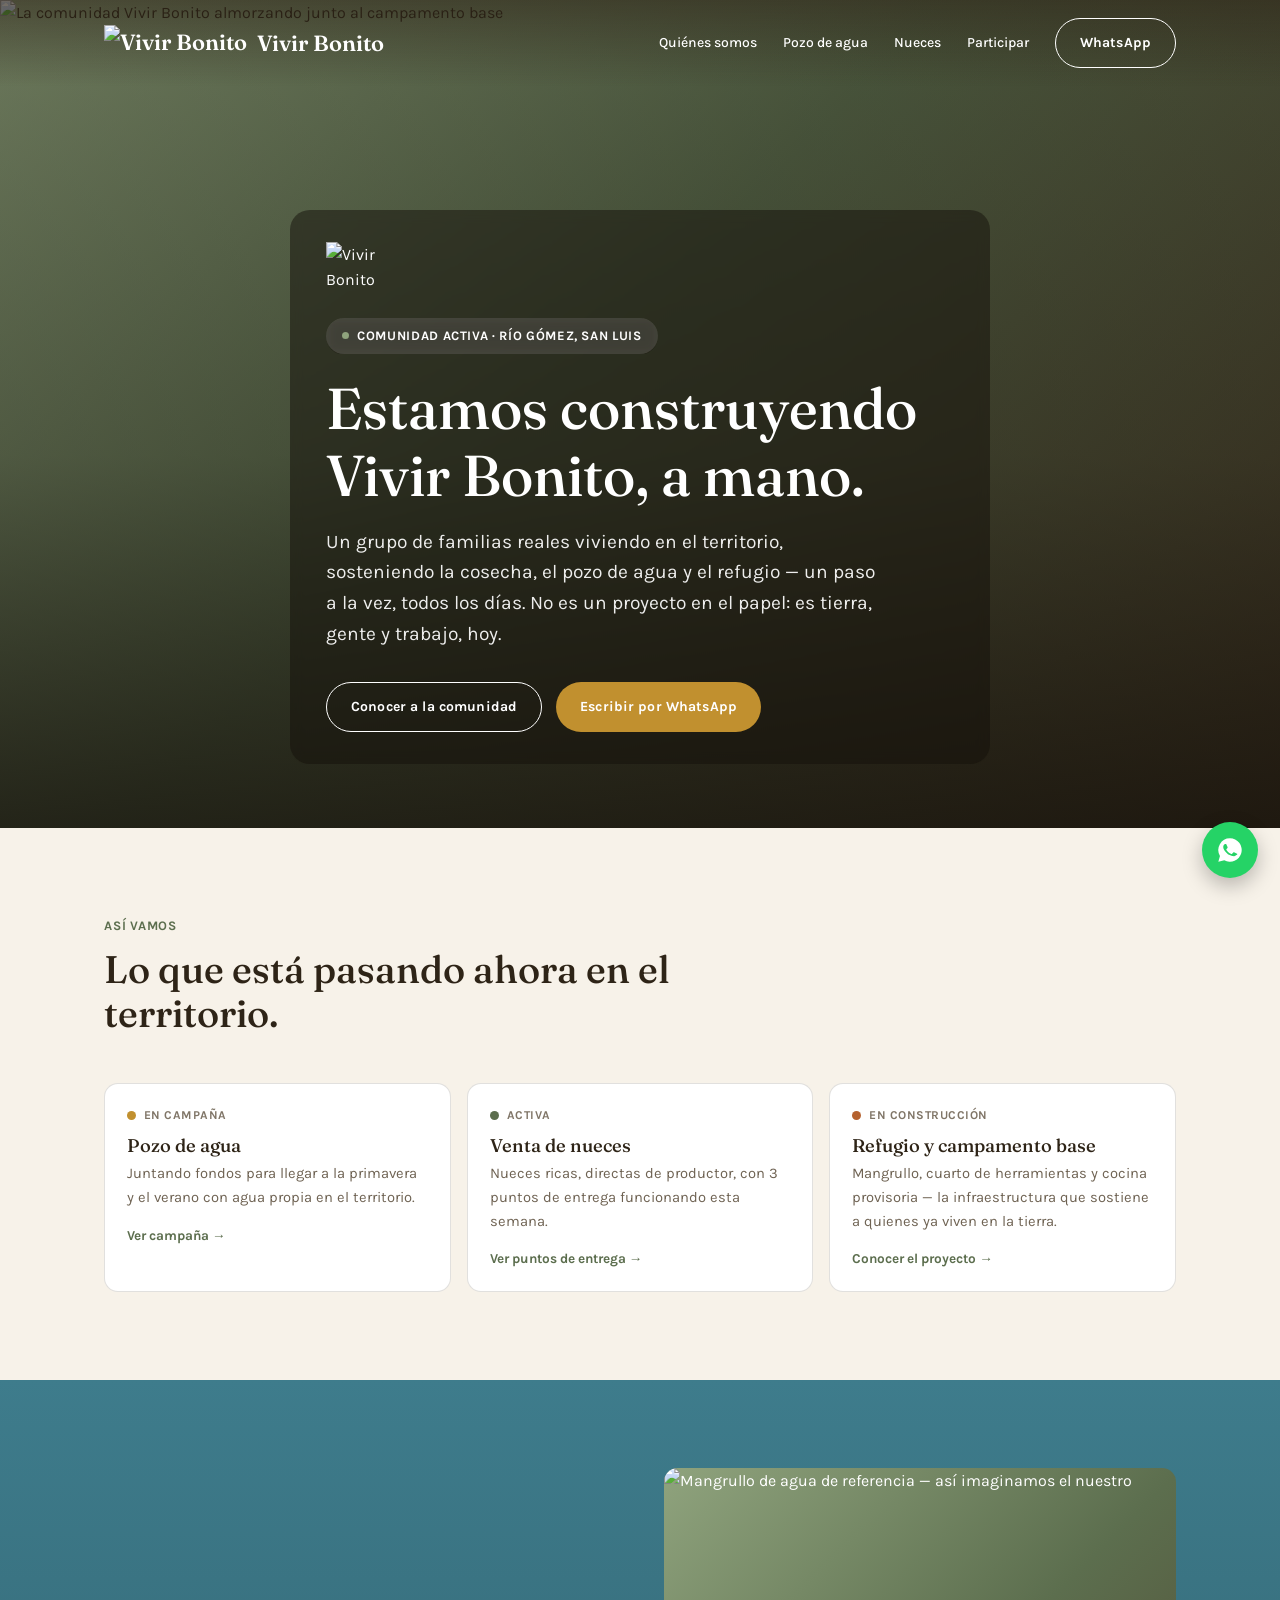
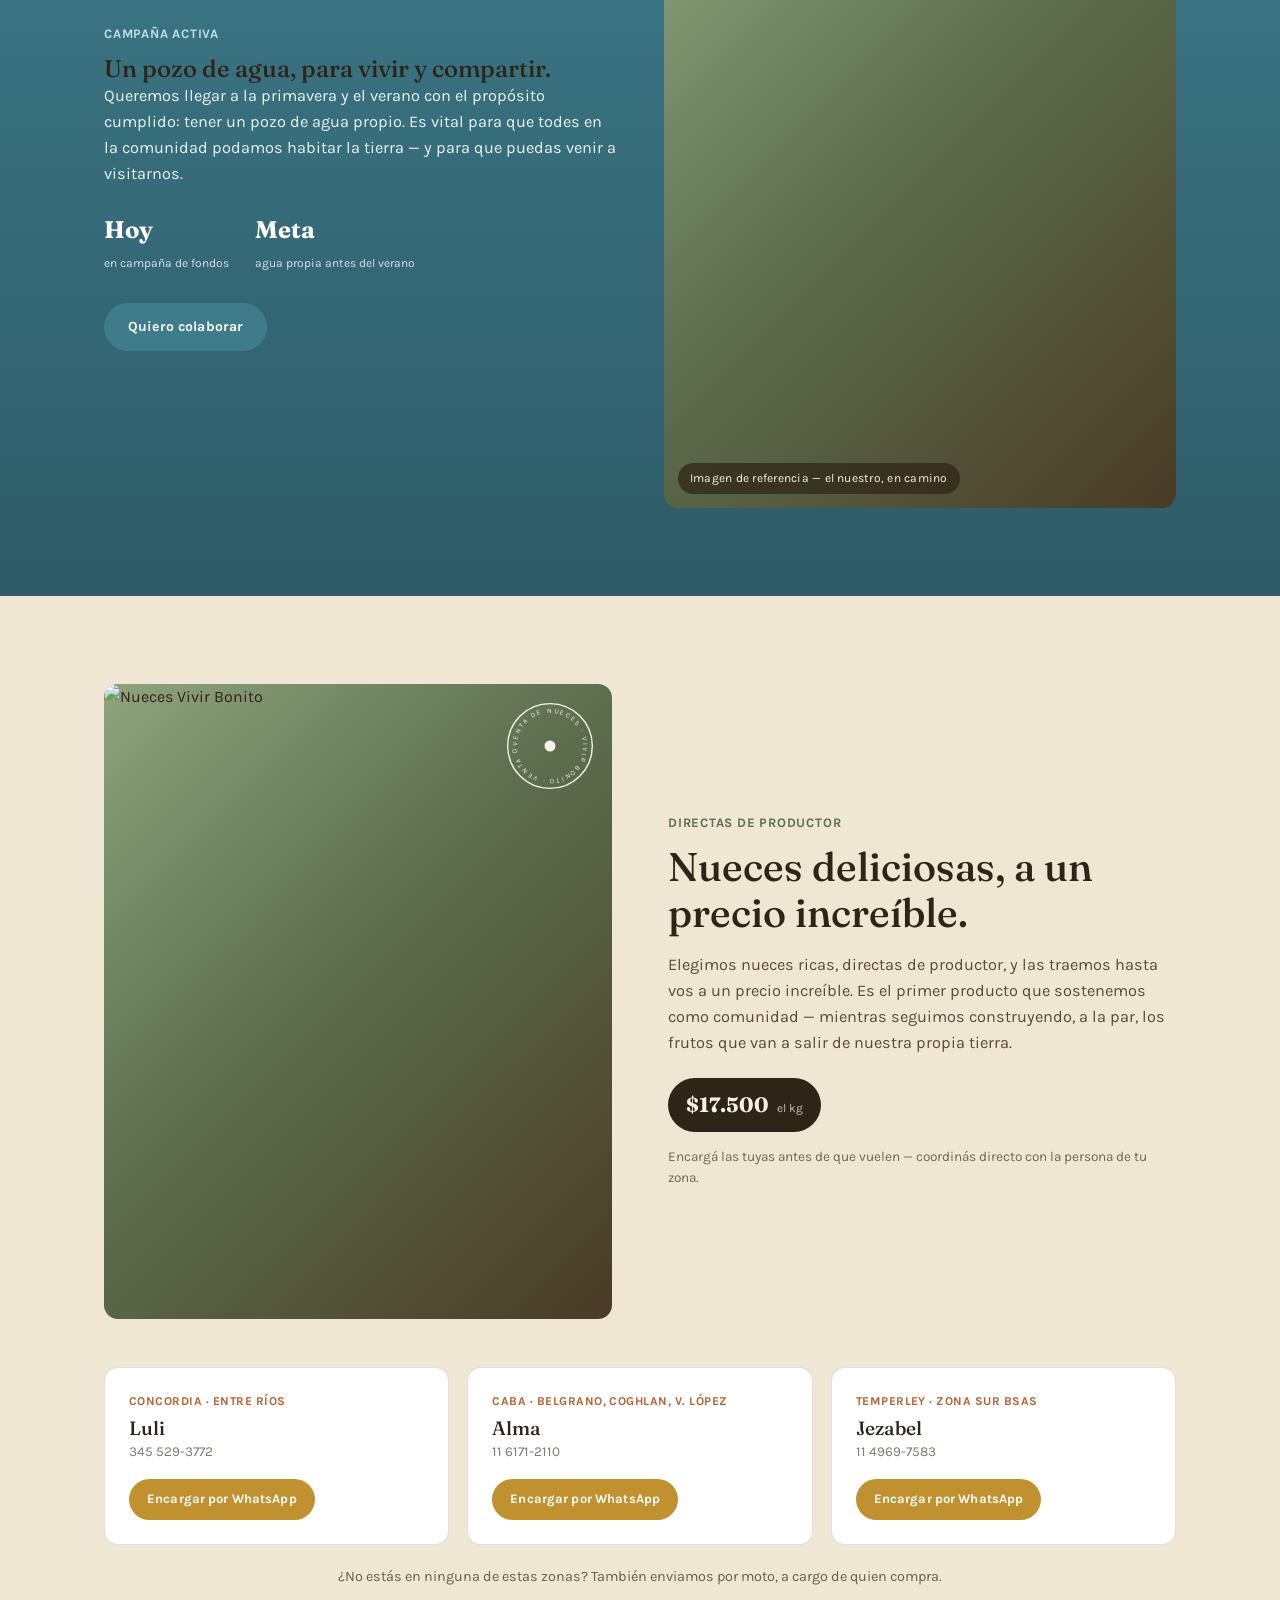
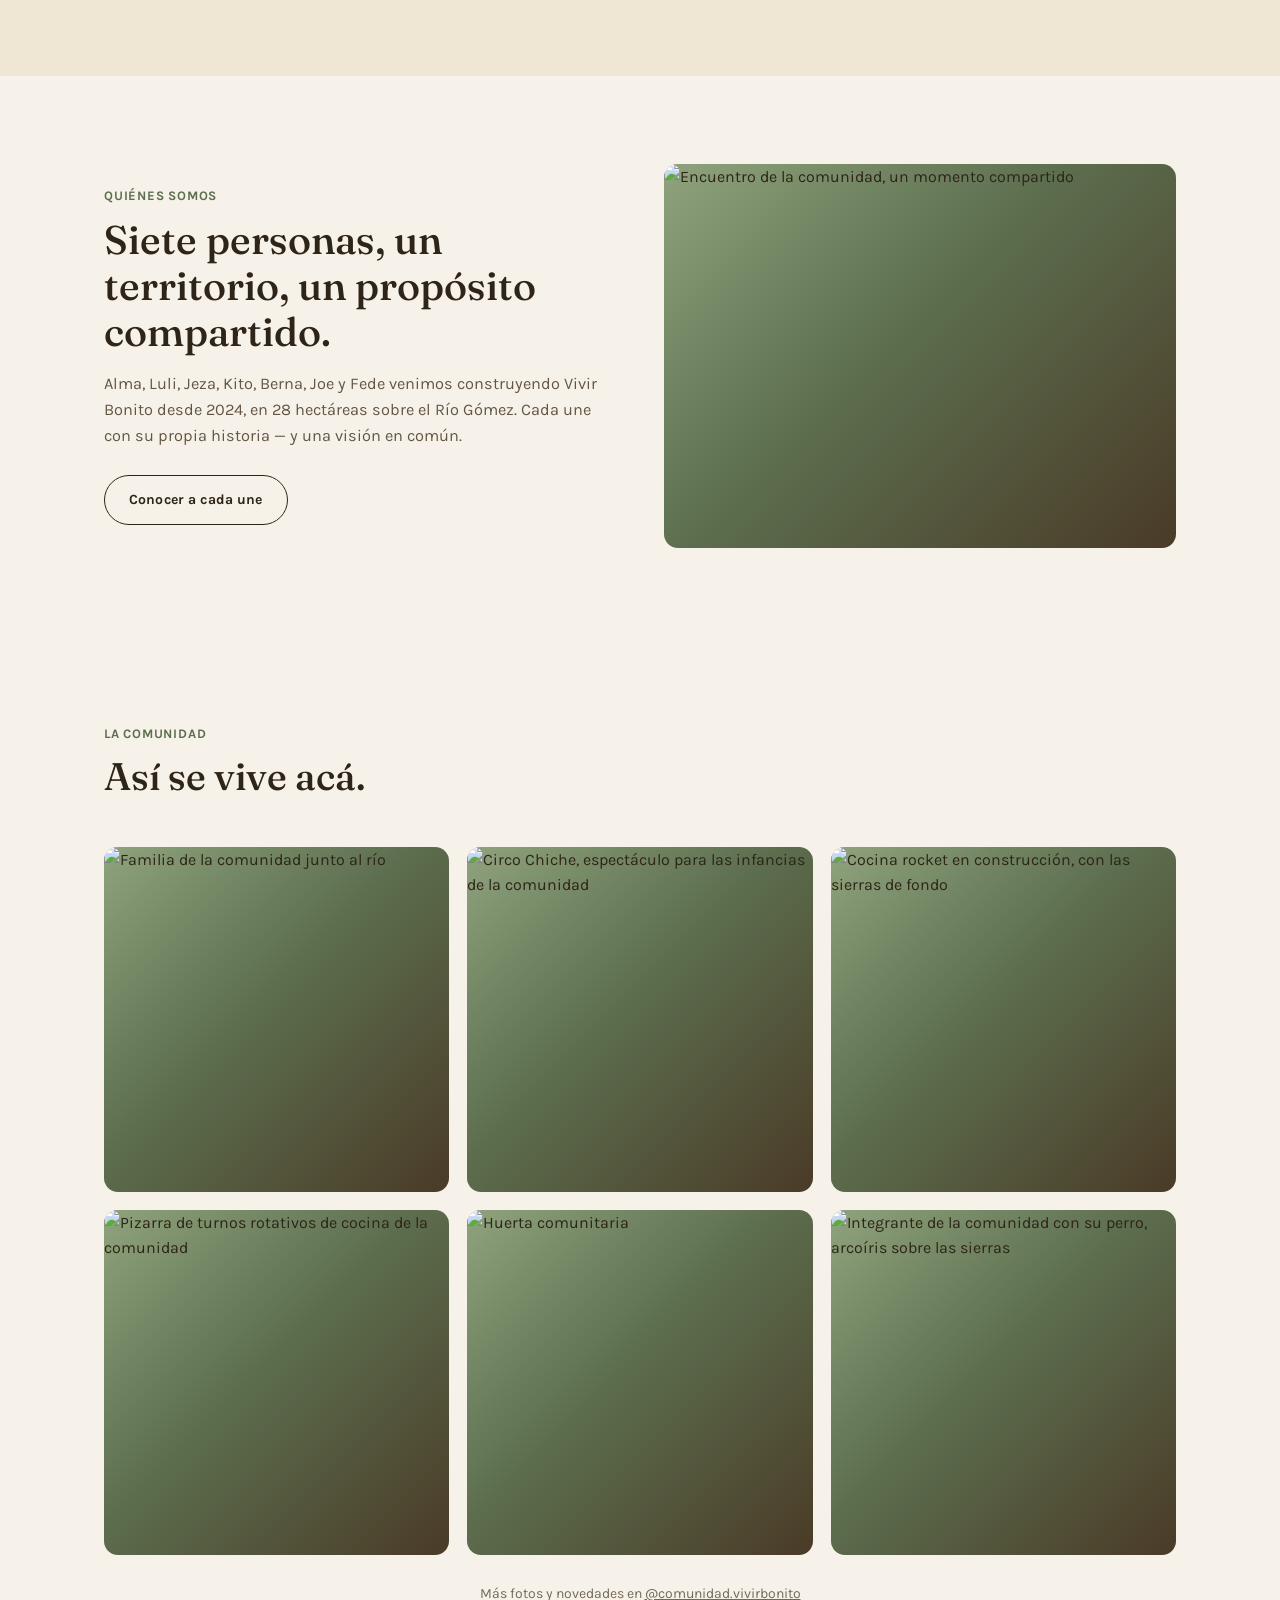
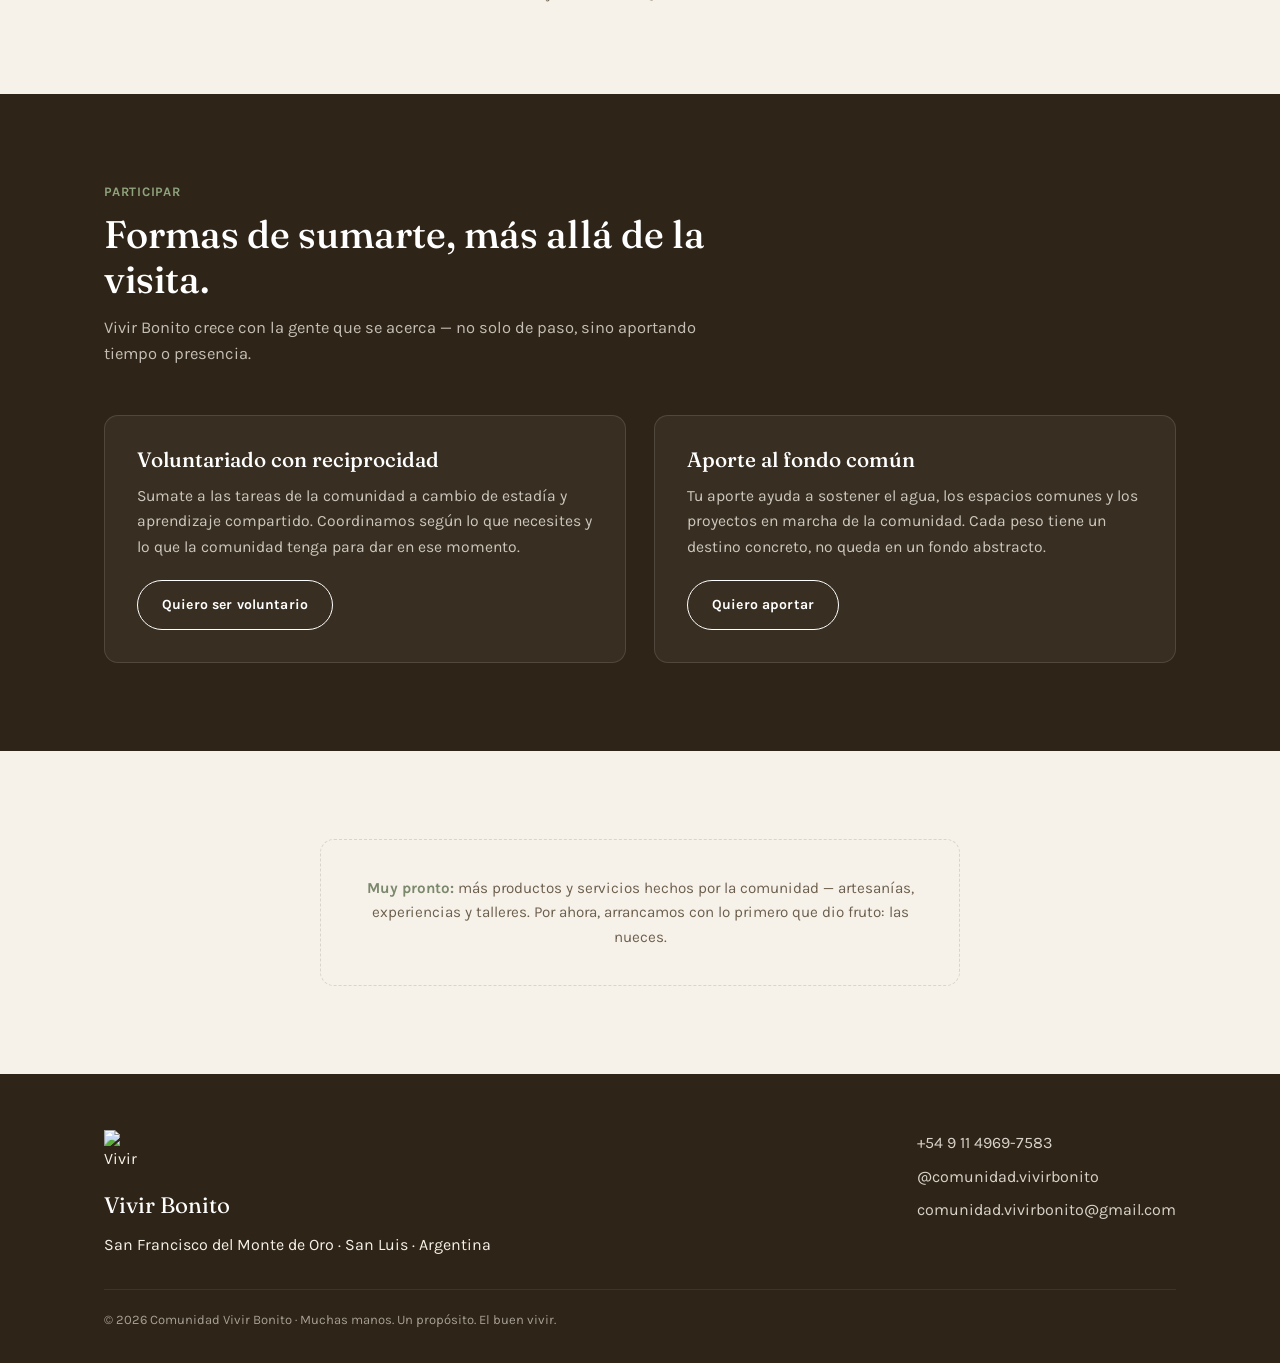
==== commit 7049c182: "Add files via upload" ====
--- a/index.html
+++ b/index.html
@@ -102,8 +102,8 @@
 <section id="nueces" class="nueces">
   <div class="wrap">
     <div class="nueces-grid">
-      <div class="nueces-photo photo-slot reveal" style="position:relative;">
-        <span class="photo-tag">FOTO — nueces listas para la venta</span>
+      <div class="nueces-photo photo-slot filled reveal" style="position:relative;">
+        <img src="https://res.cloudinary.com/rexsyexh/image/upload/f_auto,q_auto,c_fill,g_auto,w_900,h_1125/v1787002127/flyer_venta_nueces_axqu5u.jpg" alt="Nueces Vivir Bonito">
         <svg class="stamp" viewBox="0 0 100 100" xmlns="http://www.w3.org/2000/svg" aria-hidden="true">
           <circle cx="50" cy="50" r="46" fill="none" stroke="#F7F2E9" stroke-width="1.5"/>
           <path id="stampCircle" fill="none" d="M50,50 m-36,0 a36,36 0 1,1 72,0 a36,36 0 1,1 -72,0"/>
--- a/styles.css
+++ b/styles.css
@@ -111,7 +111,7 @@
 .eyebrow .dot{width:7px;height:7px;border-radius:50%;background:var(--sage-light);animation:pulse 2s ease-in-out infinite;}
 @keyframes pulse{0%,100%{opacity:1;}50%{opacity:.35;}}
 @media(prefers-reduced-motion:reduce){.eyebrow .dot{animation:none;}}
-.hero h1{font-size:clamp(2.2rem,5vw,3.6rem);margin-bottom:18px;}
+.hero h1{font-size:clamp(2.2rem,5vw,3.6rem);margin-bottom:18px;color:#fff;}
 .hero p.lead{font-size:clamp(1rem,1.6vw,1.2rem);opacity:.92;max-width:560px;margin-bottom:32px;}
 .hero-ctas{display:flex;gap:14px;flex-wrap:wrap;}
 .hero-logo{width:60px;height:60px;margin-bottom:16px;}
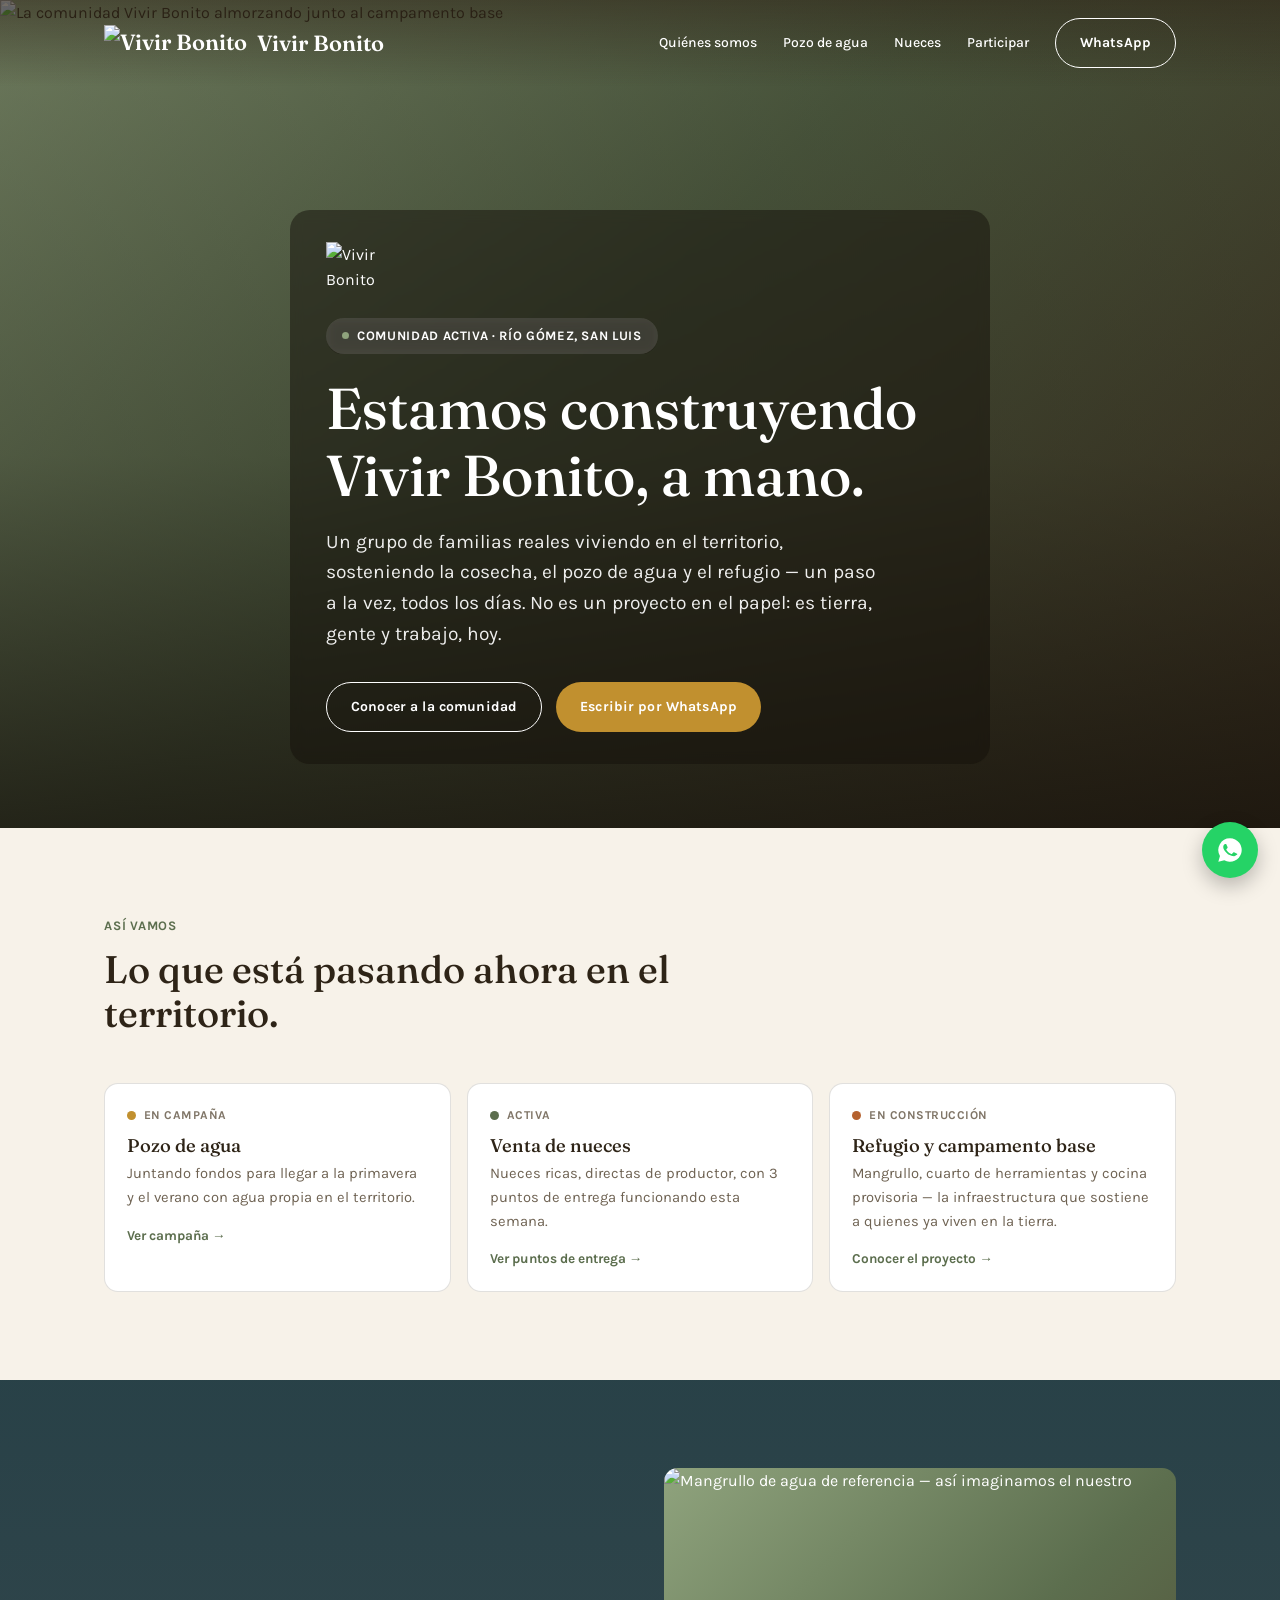
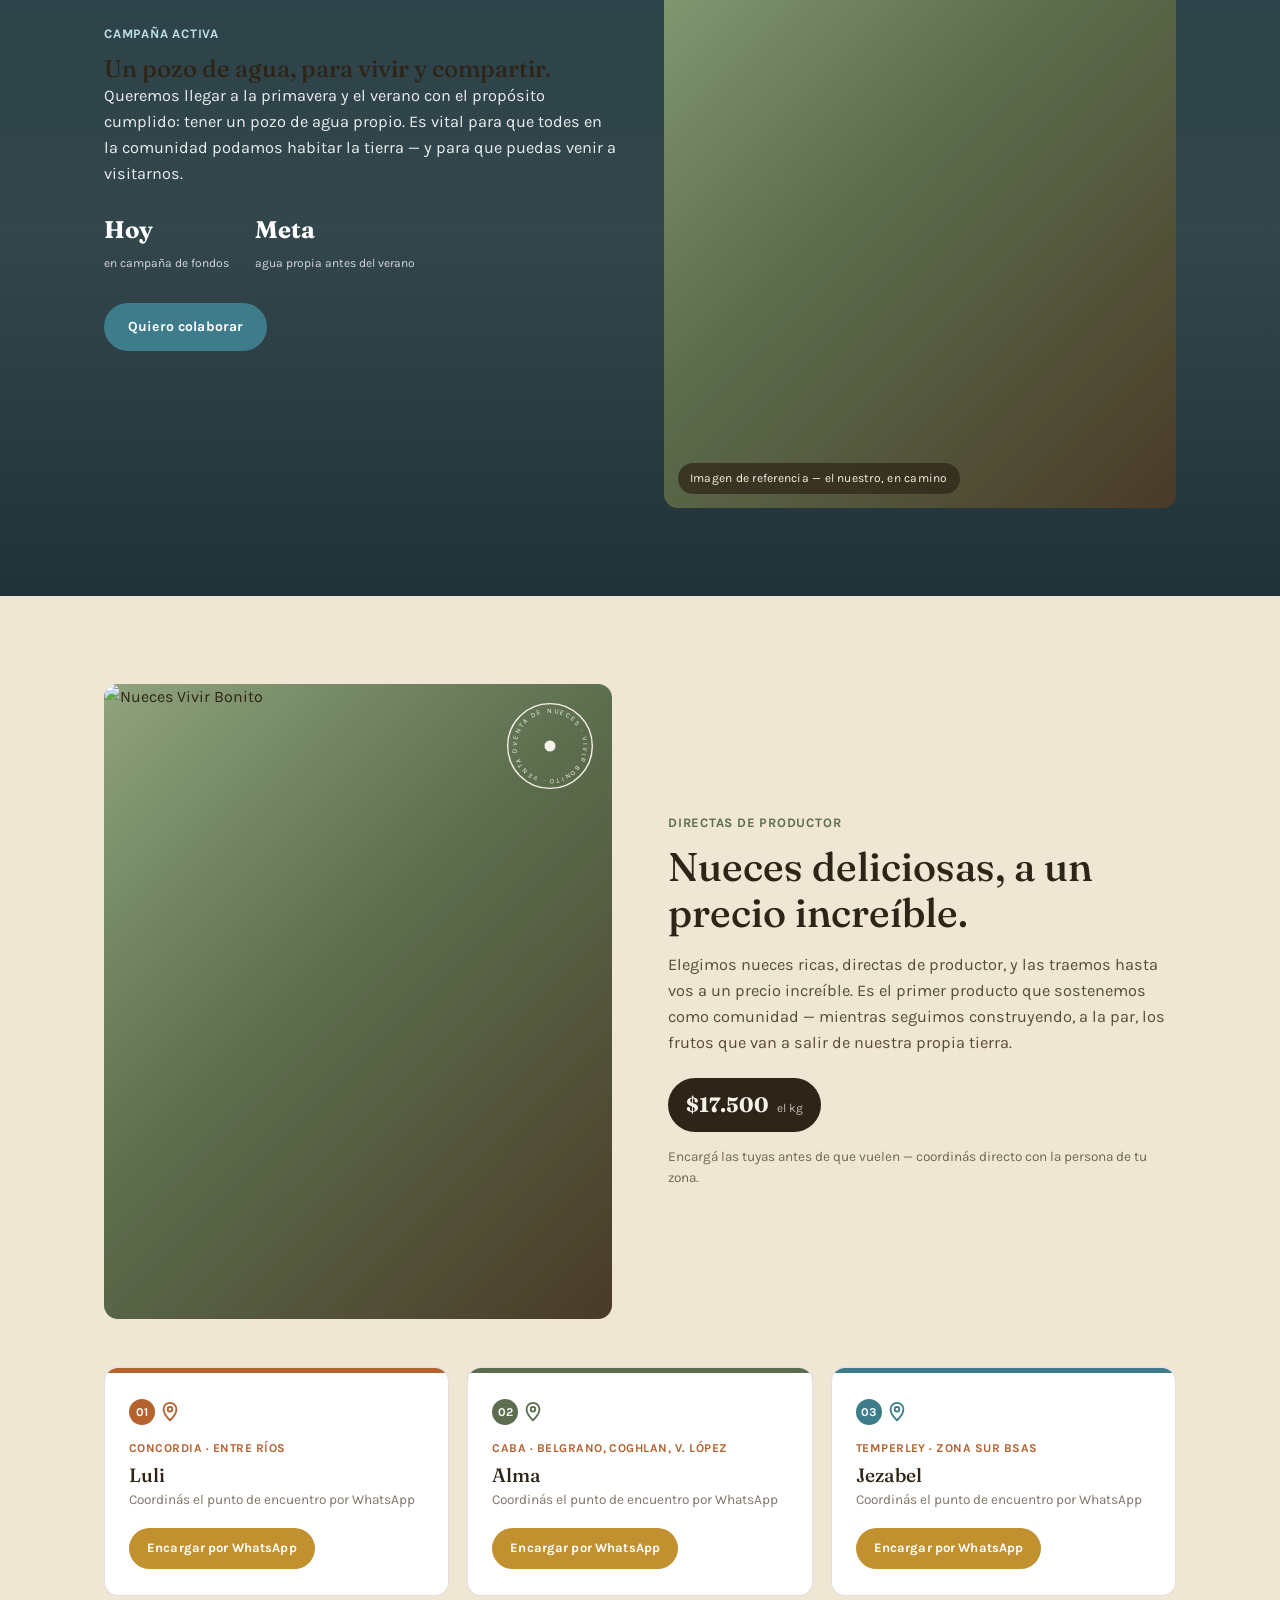
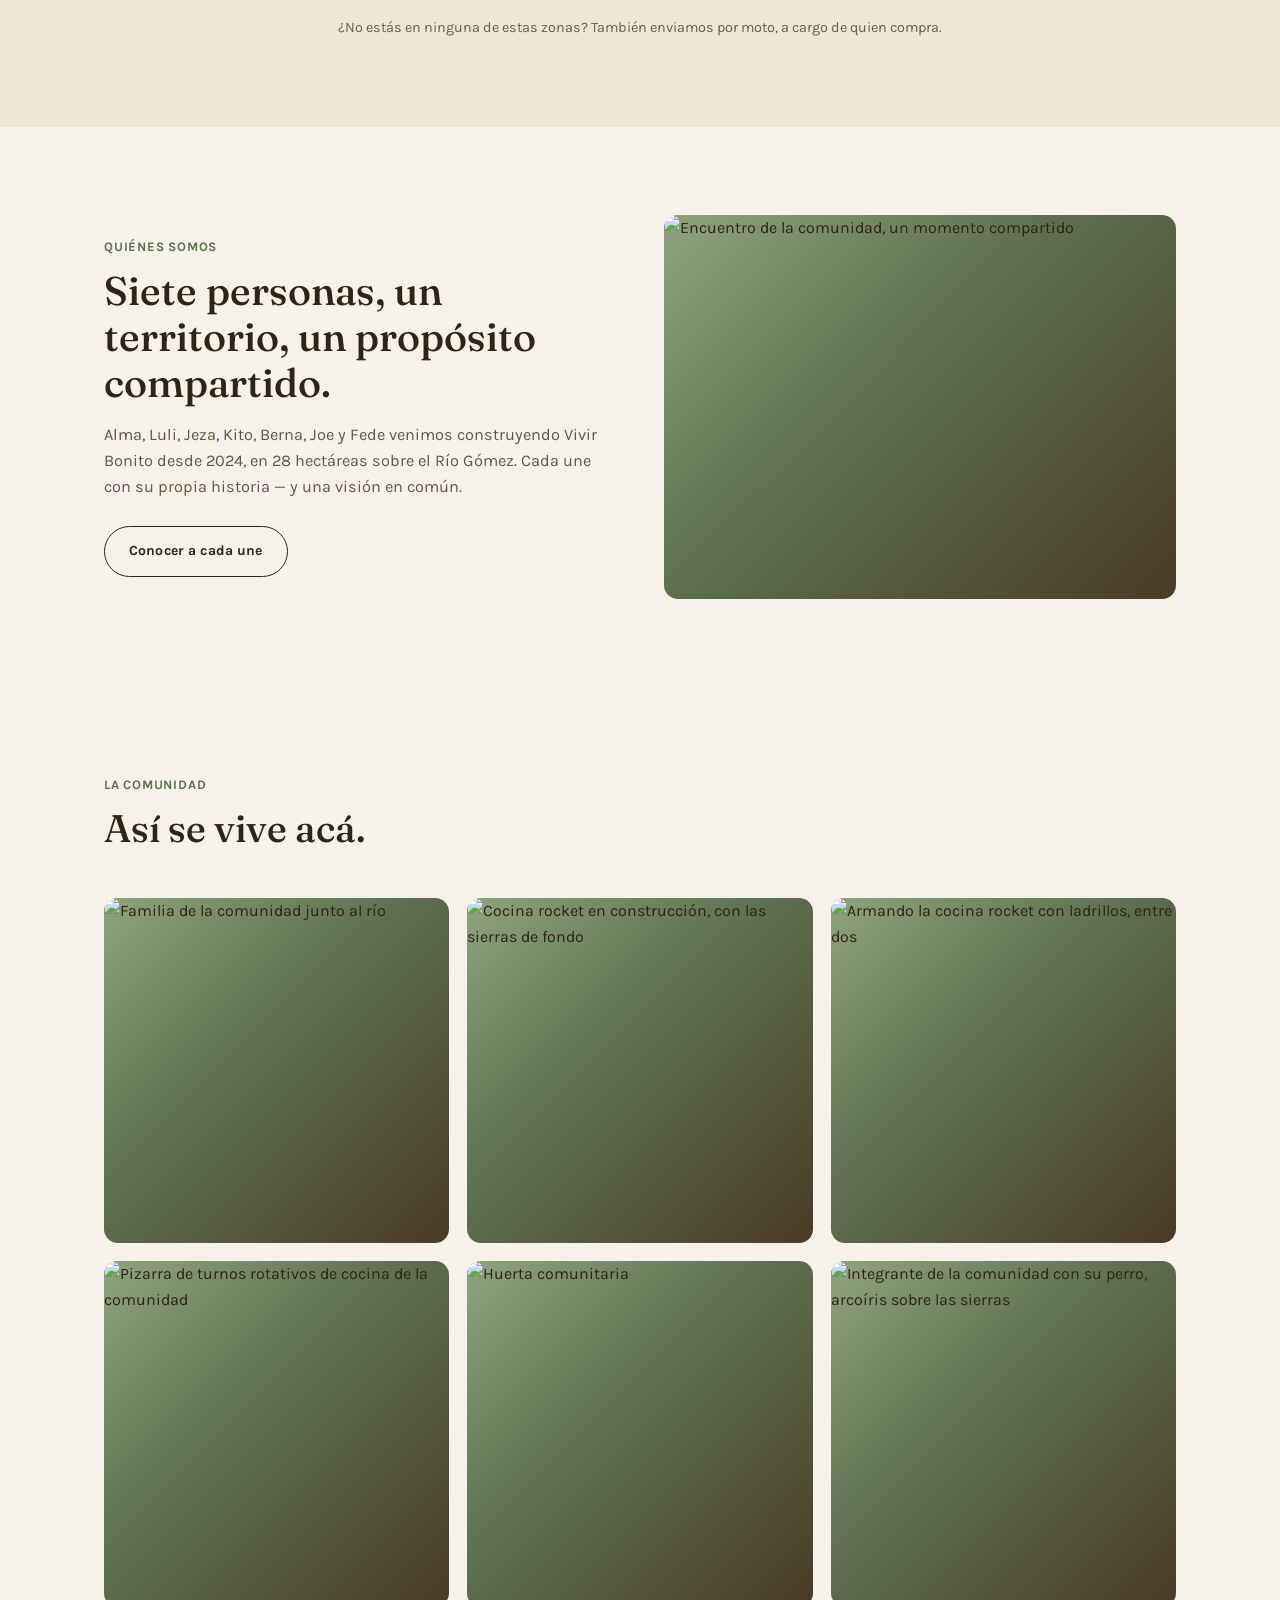
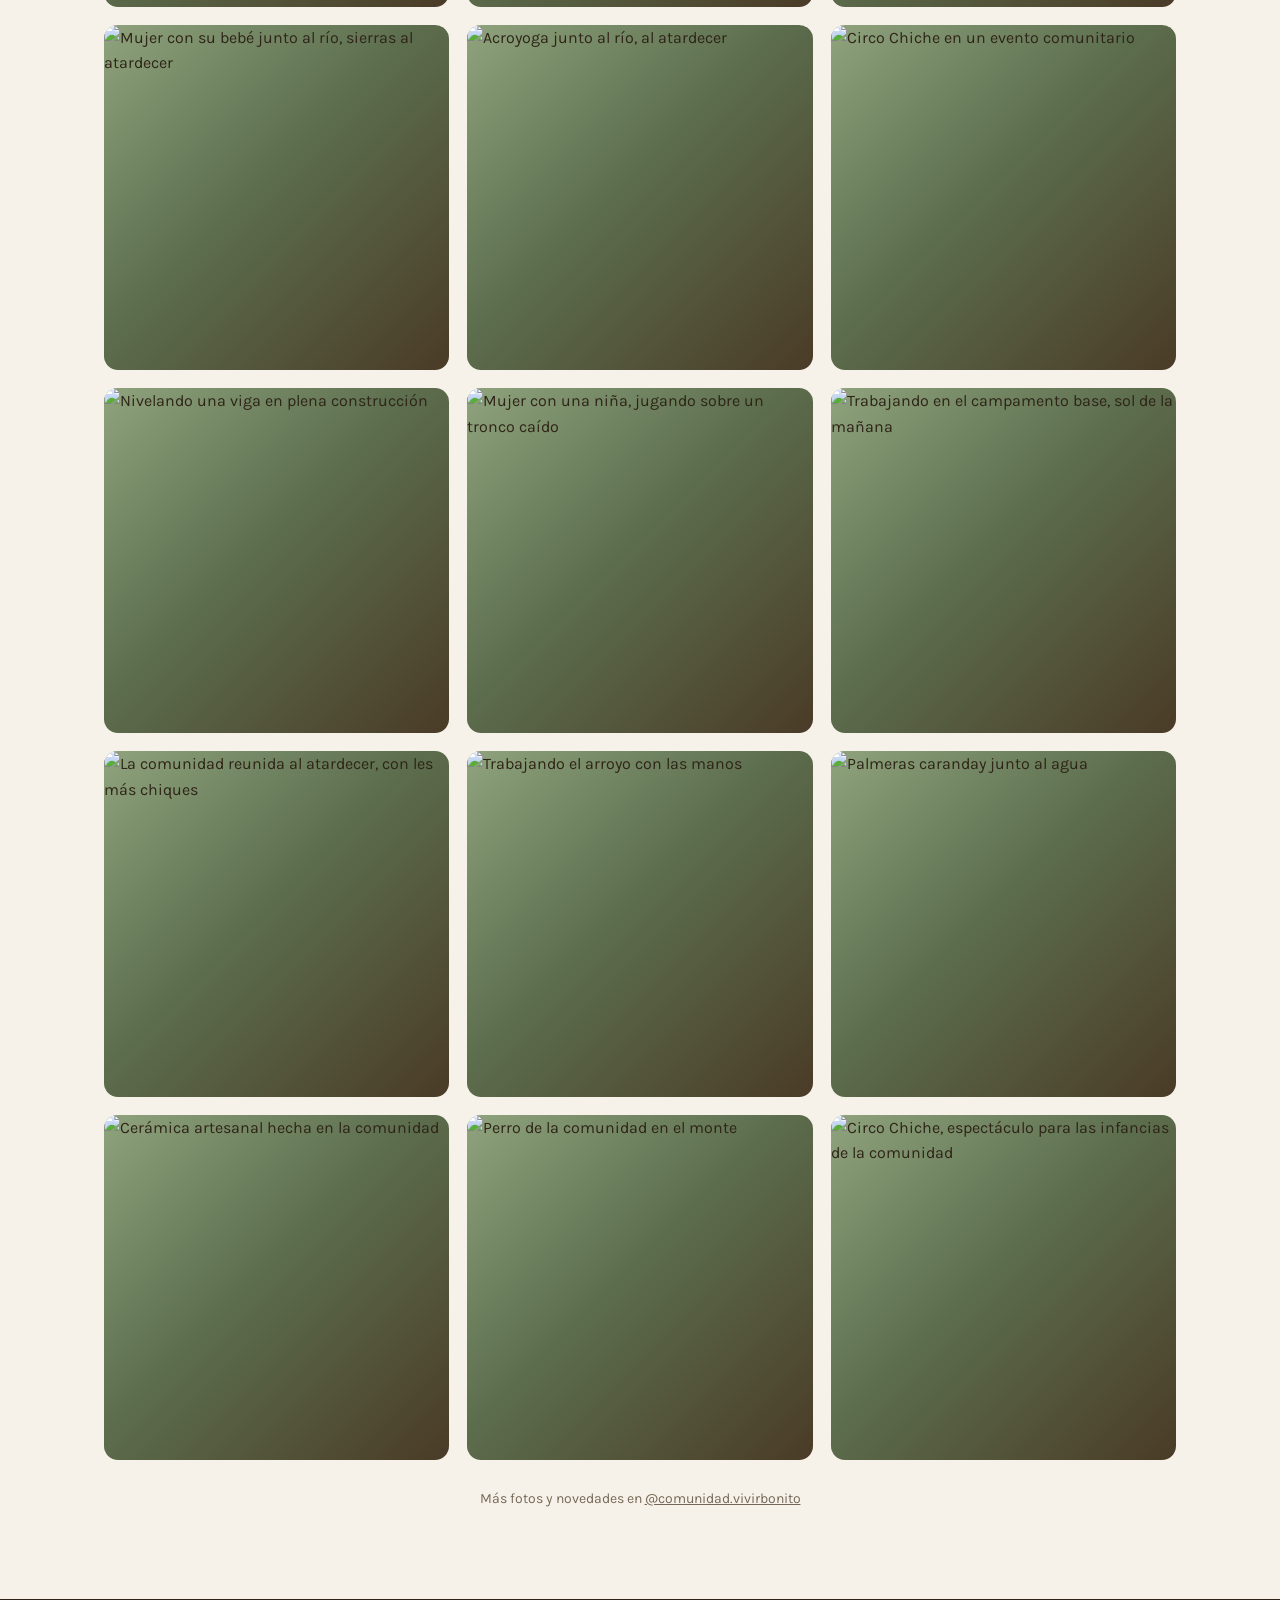
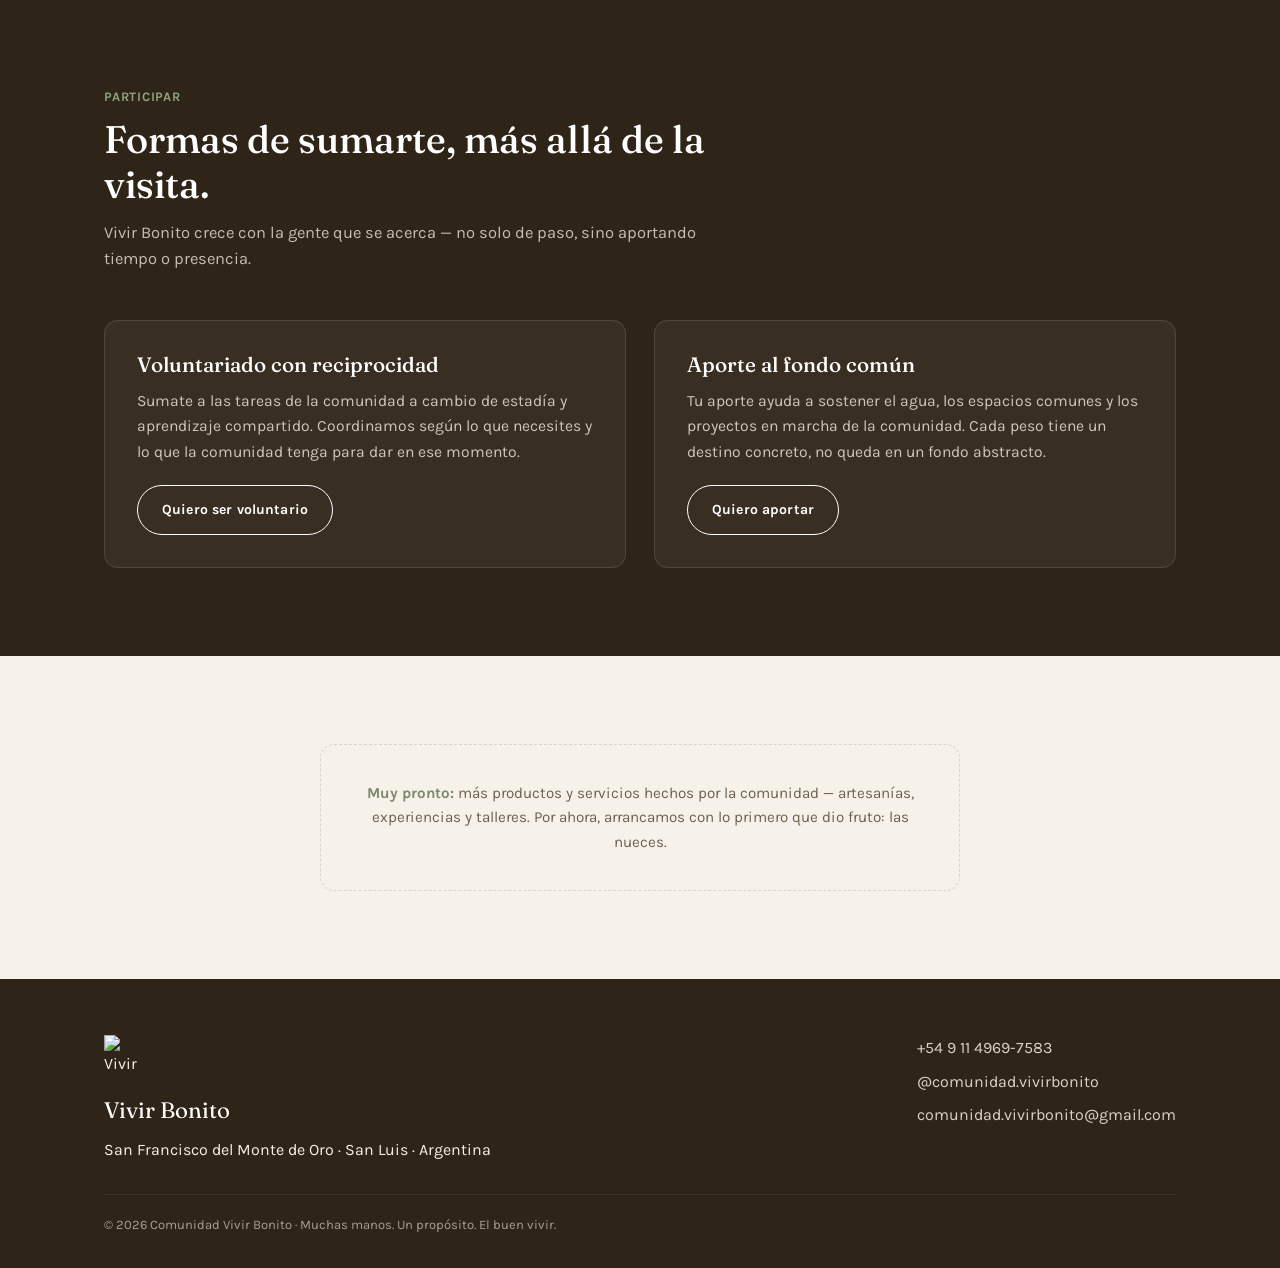
==== commit a35a282e: "Add files via upload" ====
--- a/index.html
+++ b/index.html
@@ -103,7 +103,7 @@
   <div class="wrap">
     <div class="nueces-grid">
       <div class="nueces-photo photo-slot filled reveal" style="position:relative;">
-        <img src="https://res.cloudinary.com/rexsyexh/image/upload/f_auto,q_auto,c_fill,g_auto,w_900,h_1125/v1787002127/flyer_venta_nueces_axqu5u.jpg" alt="Nueces Vivir Bonito">
+        <img src="https://res.cloudinary.com/rexsyexh/image/upload/x_0,y_200,w_500,h_625,c_crop,f_auto,q_auto/v1787002127/flyer_venta_nueces_axqu5u.jpg" alt="Nueces Vivir Bonito">
         <svg class="stamp" viewBox="0 0 100 100" xmlns="http://www.w3.org/2000/svg" aria-hidden="true">
           <circle cx="50" cy="50" r="46" fill="none" stroke="#F7F2E9" stroke-width="1.5"/>
           <path id="stampCircle" fill="none" d="M50,50 m-36,0 a36,36 0 1,1 72,0 a36,36 0 1,1 -72,0"/>
@@ -123,22 +123,28 @@
     </div>
 
     <div class="delivery-grid reveal">
-      <div class="delivery-card">
+      <div class="delivery-card delivery-card--1">
+        <div class="delivery-badge">01</div>
+        <svg class="delivery-pin" viewBox="0 0 24 24" fill="none" stroke="currentColor" stroke-width="2"><path d="M12 21s7-6.5 7-12a7 7 0 1 0-14 0c0 5.5 7 12 7 12Z"/><circle cx="12" cy="9" r="2.5"/></svg>
         <span class="delivery-zone">Concordia · Entre Ríos</span>
         <h3>Luli</h3>
-        <div class="who">345 529-3772</div>
+        <p class="delivery-note">Coordinás el punto de encuentro por WhatsApp</p>
         <a href="https://wa.me/5493455293772?text=Hola%20Luli%2C%20quiero%20encargar%20nueces%20(entrega%20en%20Concordia)" target="_blank" rel="noopener" class="btn btn-sol btn-sm">Encargar por WhatsApp</a>
       </div>
-      <div class="delivery-card">
+      <div class="delivery-card delivery-card--2">
+        <div class="delivery-badge">02</div>
+        <svg class="delivery-pin" viewBox="0 0 24 24" fill="none" stroke="currentColor" stroke-width="2"><path d="M12 21s7-6.5 7-12a7 7 0 1 0-14 0c0 5.5 7 12 7 12Z"/><circle cx="12" cy="9" r="2.5"/></svg>
         <span class="delivery-zone">CABA · Belgrano, Coghlan, V. López</span>
         <h3>Alma</h3>
-        <div class="who">11 6171-2110</div>
+        <p class="delivery-note">Coordinás el punto de encuentro por WhatsApp</p>
         <a href="https://wa.me/5491161712110?text=Hola%20Alma%2C%20quiero%20encargar%20nueces%20(entrega%20en%20CABA)" target="_blank" rel="noopener" class="btn btn-sol btn-sm">Encargar por WhatsApp</a>
       </div>
-      <div class="delivery-card">
+      <div class="delivery-card delivery-card--3">
+        <div class="delivery-badge">03</div>
+        <svg class="delivery-pin" viewBox="0 0 24 24" fill="none" stroke="currentColor" stroke-width="2"><path d="M12 21s7-6.5 7-12a7 7 0 1 0-14 0c0 5.5 7 12 7 12Z"/><circle cx="12" cy="9" r="2.5"/></svg>
         <span class="delivery-zone">Temperley · Zona Sur BSAS</span>
         <h3>Jezabel</h3>
-        <div class="who">11 4969-7583</div>
+        <p class="delivery-note">Coordinás el punto de encuentro por WhatsApp</p>
         <a href="https://wa.me/5491149697583?text=Hola%20Jezabel%2C%20quiero%20encargar%20nueces%20(entrega%20en%20Temperley)" target="_blank" rel="noopener" class="btn btn-sol btn-sm">Encargar por WhatsApp</a>
       </div>
     </div>
@@ -170,11 +176,23 @@
     </div>
     <div class="galeria-grid">
       <div class="photo-slot filled reveal"><img src="https://res.cloudinary.com/rexsyexh/image/upload/f_auto,q_auto,w_700/v1786998868/familia-rio_kaa0dy.jpg" alt="Familia de la comunidad junto al río"></div>
-      <div class="photo-slot filled reveal"><img src="https://res.cloudinary.com/rexsyexh/image/upload/f_auto,q_auto,w_700/v1786998869/circo-ninos_luddjv.jpg" alt="Circo Chiche, espectáculo para las infancias de la comunidad"></div>
       <div class="photo-slot filled reveal"><img src="https://res.cloudinary.com/rexsyexh/image/upload/f_auto,q_auto,w_700/v1786999599/1772241875465_ddpxhf.jpg" alt="Cocina rocket en construcción, con las sierras de fondo"></div>
+      <div class="photo-slot filled reveal"><img src="https://res.cloudinary.com/rexsyexh/image/upload/f_auto,q_auto,w_700/v1787033125/IMG_0215_cvrots.heic" alt="Armando la cocina rocket con ladrillos, entre dos"></div>
       <div class="photo-slot filled reveal"><img src="https://res.cloudinary.com/rexsyexh/image/upload/f_auto,q_auto,w_700/v1786999602/1772241875409_ta5jwl.jpg" alt="Pizarra de turnos rotativos de cocina de la comunidad"></div>
       <div class="photo-slot filled reveal"><img src="https://res.cloudinary.com/rexsyexh/image/upload/f_auto,q_auto,w_700/v1786998870/lechuga_bt5jel.jpg" alt="Huerta comunitaria"></div>
       <div class="photo-slot filled reveal"><img src="https://res.cloudinary.com/rexsyexh/image/upload/f_auto,q_auto,w_700/v1786998874/WhatsApp_Image_2026-07-04_at_18.11.03_sx1bdg.jpg" alt="Integrante de la comunidad con su perro, arcoíris sobre las sierras"></div>
+      <div class="photo-slot filled reveal"><img src="https://res.cloudinary.com/rexsyexh/image/upload/f_auto,q_auto,w_700/v1787033121/IMG_0401_wsukpw.heic" alt="Mujer con su bebé junto al río, sierras al atardecer"></div>
+      <div class="photo-slot filled reveal"><img src="https://res.cloudinary.com/rexsyexh/image/upload/f_auto,q_auto,w_700/v1787033112/219d9362-094f-43ef-ab62-d1ec64a37967_ebpvc7.jpg" alt="Acroyoga junto al río, al atardecer"></div>
+      <div class="photo-slot filled reveal"><img src="https://res.cloudinary.com/rexsyexh/image/upload/f_auto,q_auto,w_700/v1787033112/IMG_0557_yl16xj.jpg" alt="Circo Chiche en un evento comunitario"></div>
+      <div class="photo-slot filled reveal"><img src="https://res.cloudinary.com/rexsyexh/image/upload/f_auto,q_auto,w_700/v1787033111/c4865987-31b5-4752-a3a2-d03ed52be7b2_ighiza.jpg" alt="Nivelando una viga en plena construcción"></div>
+      <div class="photo-slot filled reveal"><img src="https://res.cloudinary.com/rexsyexh/image/upload/f_auto,q_auto,w_700/v1787033116/73dcb155-7b25-4d1c-af0c-9cdfc68fe94a_lmxzqq.jpg" alt="Mujer con una niña, jugando sobre un tronco caído"></div>
+      <div class="photo-slot filled reveal"><img src="https://res.cloudinary.com/rexsyexh/image/upload/f_auto,q_auto,w_700/v1787033114/1c2390ef-1f4b-4072-b9a8-816ec2e903e6_qevbhr.jpg" alt="Trabajando en el campamento base, sol de la mañana"></div>
+      <div class="photo-slot filled reveal"><img src="https://res.cloudinary.com/rexsyexh/image/upload/f_auto,q_auto,w_700/v1787033112/IMG_0424_v21oqr.heic" alt="La comunidad reunida al atardecer, con les más chiques"></div>
+      <div class="photo-slot filled reveal"><img src="https://res.cloudinary.com/rexsyexh/image/upload/f_auto,q_auto,w_700/v1786998880/arroyo-manos_ybtqhw.jpg" alt="Trabajando el arroyo con las manos"></div>
+      <div class="photo-slot filled reveal"><img src="https://res.cloudinary.com/rexsyexh/image/upload/f_auto,q_auto,w_700/v1786998880/caranday_tmz7qb.jpg" alt="Palmeras caranday junto al agua"></div>
+      <div class="photo-slot filled reveal"><img src="https://res.cloudinary.com/rexsyexh/image/upload/f_auto,q_auto,w_700/v1786998874/taza_chacana_nbqqsc.jpg" alt="Cerámica artesanal hecha en la comunidad"></div>
+      <div class="photo-slot filled reveal"><img src="https://res.cloudinary.com/rexsyexh/image/upload/f_auto,q_auto,w_700/v1786998871/perro-monte_qod5yf.jpg" alt="Perro de la comunidad en el monte"></div>
+      <div class="photo-slot filled reveal"><img src="https://res.cloudinary.com/rexsyexh/image/upload/f_auto,q_auto,w_700/v1786998869/circo-ninos_luddjv.jpg" alt="Circo Chiche, espectáculo para las infancias de la comunidad"></div>
     </div>
     <p class="galeria-more">Más fotos y novedades en <a href="https://www.instagram.com/comunidad.vivirbonito/" target="_blank" rel="noopener" style="text-decoration:underline;">@comunidad.vivirbonito</a></p>
   </div>
--- a/styles.css
+++ b/styles.css
@@ -156,11 +156,21 @@
 .trio-item p{color:var(--brown);opacity:.85;font-size:.96rem;}
 
 /* pozo de agua */
-.pozo{background:linear-gradient(180deg,var(--water) 0%,#2E5B67 100%);color:#fff;}
+.pozo{position:relative;color:#fff;overflow:hidden;}
+.pozo::before{
+  content:"";position:absolute;inset:0;
+  background-image:url('https://res.cloudinary.com/rexsyexh/image/upload/f_auto,q_auto,w_1800/v1786998879/atardecer-piedras_ywccdr.jpg');
+  background-size:cover;background-position:center 40%;
+}
+.pozo::after{
+  content:"";position:absolute;inset:0;
+  background:linear-gradient(180deg, rgba(18,46,54,0.90) 0%, rgba(18,42,50,0.86) 55%, rgba(14,34,40,0.92) 100%);
+}
+.pozo .wrap{position:relative;z-index:2;}
 .pozo .section-eyebrow{color:#BFE0E6;}
 .pozo .section-head h2{color:#fff;}
 .pozo .section-head p{color:#fff;opacity:.85;}
-.pozo-grid{display:grid;grid-template-columns:1fr 1fr;gap:48px;align-items:center;}
+.pozo-grid{display:grid;grid-template-columns:minmax(0,1fr) minmax(0,1fr);gap:48px;align-items:center;}
 @media(max-width:800px){.pozo-grid{grid-template-columns:1fr;gap:32px;}}
 .pozo-facts{display:flex;gap:26px;margin:24px 0 28px;flex-wrap:wrap;}
 .pozo-fact strong{display:block;font-family:'Fraunces',serif;font-size:1.5rem;}
@@ -168,7 +178,7 @@
 
 /* nueces */
 .nueces{background:var(--cream-2);}
-.nueces-grid{display:grid;grid-template-columns:1fr 1fr;gap:56px;align-items:center;margin-bottom:48px;}
+.nueces-grid{display:grid;grid-template-columns:minmax(0,1fr) minmax(0,1fr);gap:56px;align-items:center;margin-bottom:48px;}
 @media(max-width:800px){.nueces-grid{grid-template-columns:1fr;gap:32px;}}
 .nueces-photo{aspect-ratio:4/5;position:relative;}
 .stamp{position:absolute;top:16px;right:16px;width:92px;height:92px;animation:spin 24s linear infinite;}
@@ -183,10 +193,27 @@
 
 .delivery-grid{display:grid;grid-template-columns:repeat(3,1fr);gap:18px;}
 @media(max-width:800px){.delivery-grid{grid-template-columns:1fr;}}
-.delivery-card{background:#fff;border:1px solid var(--line);border-radius:var(--radius);padding:24px;}
+.delivery-card{position:relative;background:#fff;border:1px solid var(--line);border-radius:var(--radius);padding:30px 24px 26px;overflow:hidden;transition:transform .2s var(--ease),box-shadow .2s var(--ease);}
+.delivery-card:hover{transform:translateY(-3px);box-shadow:var(--shadow);}
+.delivery-card::before{content:"";position:absolute;top:0;left:0;right:0;height:5px;}
+.delivery-card--1::before{background:var(--terracota);}
+.delivery-card--2::before{background:var(--sage);}
+.delivery-card--3::before{background:var(--water);}
+.delivery-badge{
+  display:inline-flex;align-items:center;justify-content:center;
+  width:26px;height:26px;border-radius:50%;
+  font-size:12px;font-weight:700;color:#fff;margin-bottom:14px;
+}
+.delivery-card--1 .delivery-badge{background:var(--terracota);}
+.delivery-card--2 .delivery-badge{background:var(--sage);}
+.delivery-card--3 .delivery-badge{background:var(--water);}
+.delivery-pin{width:22px;height:22px;display:inline-block;vertical-align:middle;margin-right:6px;}
+.delivery-card--1 .delivery-pin{color:var(--terracota);}
+.delivery-card--2 .delivery-pin{color:var(--sage);}
+.delivery-card--3 .delivery-pin{color:var(--water);}
 .delivery-zone{font-size:12px;font-weight:700;letter-spacing:.04em;text-transform:uppercase;color:var(--terracota);margin-bottom:6px;display:block;}
 .delivery-card h3{font-size:1.2rem;margin-bottom:2px;}
-.delivery-card .who{font-size:.85rem;color:var(--brown);opacity:.7;margin-bottom:16px;}
+.delivery-note{font-size:.85rem;color:var(--brown);opacity:.7;margin-bottom:18px;}
 .delivery-moto{text-align:center;margin-top:20px;font-size:.9rem;color:var(--brown);opacity:.8;}
 
 /* founders (quienes somos) */
@@ -204,14 +231,14 @@
 .participar .section-eyebrow{color:var(--sage-light);}
 .participar .section-head h2{color:#fff;}
 .participar .section-head p{color:var(--cream);opacity:.75;}
-.participar-grid{display:grid;grid-template-columns:1fr 1fr;gap:28px;}
+.participar-grid{display:grid;grid-template-columns:minmax(0,1fr) minmax(0,1fr);gap:28px;}
 @media(max-width:760px){.participar-grid{grid-template-columns:1fr;}}
 .participar-card{background:rgba(255,255,255,0.05);border:1px solid rgba(255,255,255,0.12);border-radius:var(--radius);padding:32px;}
 .participar-card h3{color:#fff;font-size:1.3rem;margin-bottom:12px;}
 .participar-card p{opacity:.78;margin-bottom:20px;font-size:.98rem;}
 
 /* teaser (quienes somos desde home) */
-.teaser{display:grid;grid-template-columns:1fr 1fr;gap:48px;align-items:center;}
+.teaser{display:grid;grid-template-columns:minmax(0,1fr) minmax(0,1fr);gap:48px;align-items:center;}
 @media(max-width:800px){.teaser{grid-template-columns:1fr;gap:28px;}}
 .teaser-photo{aspect-ratio:4/3;}
 
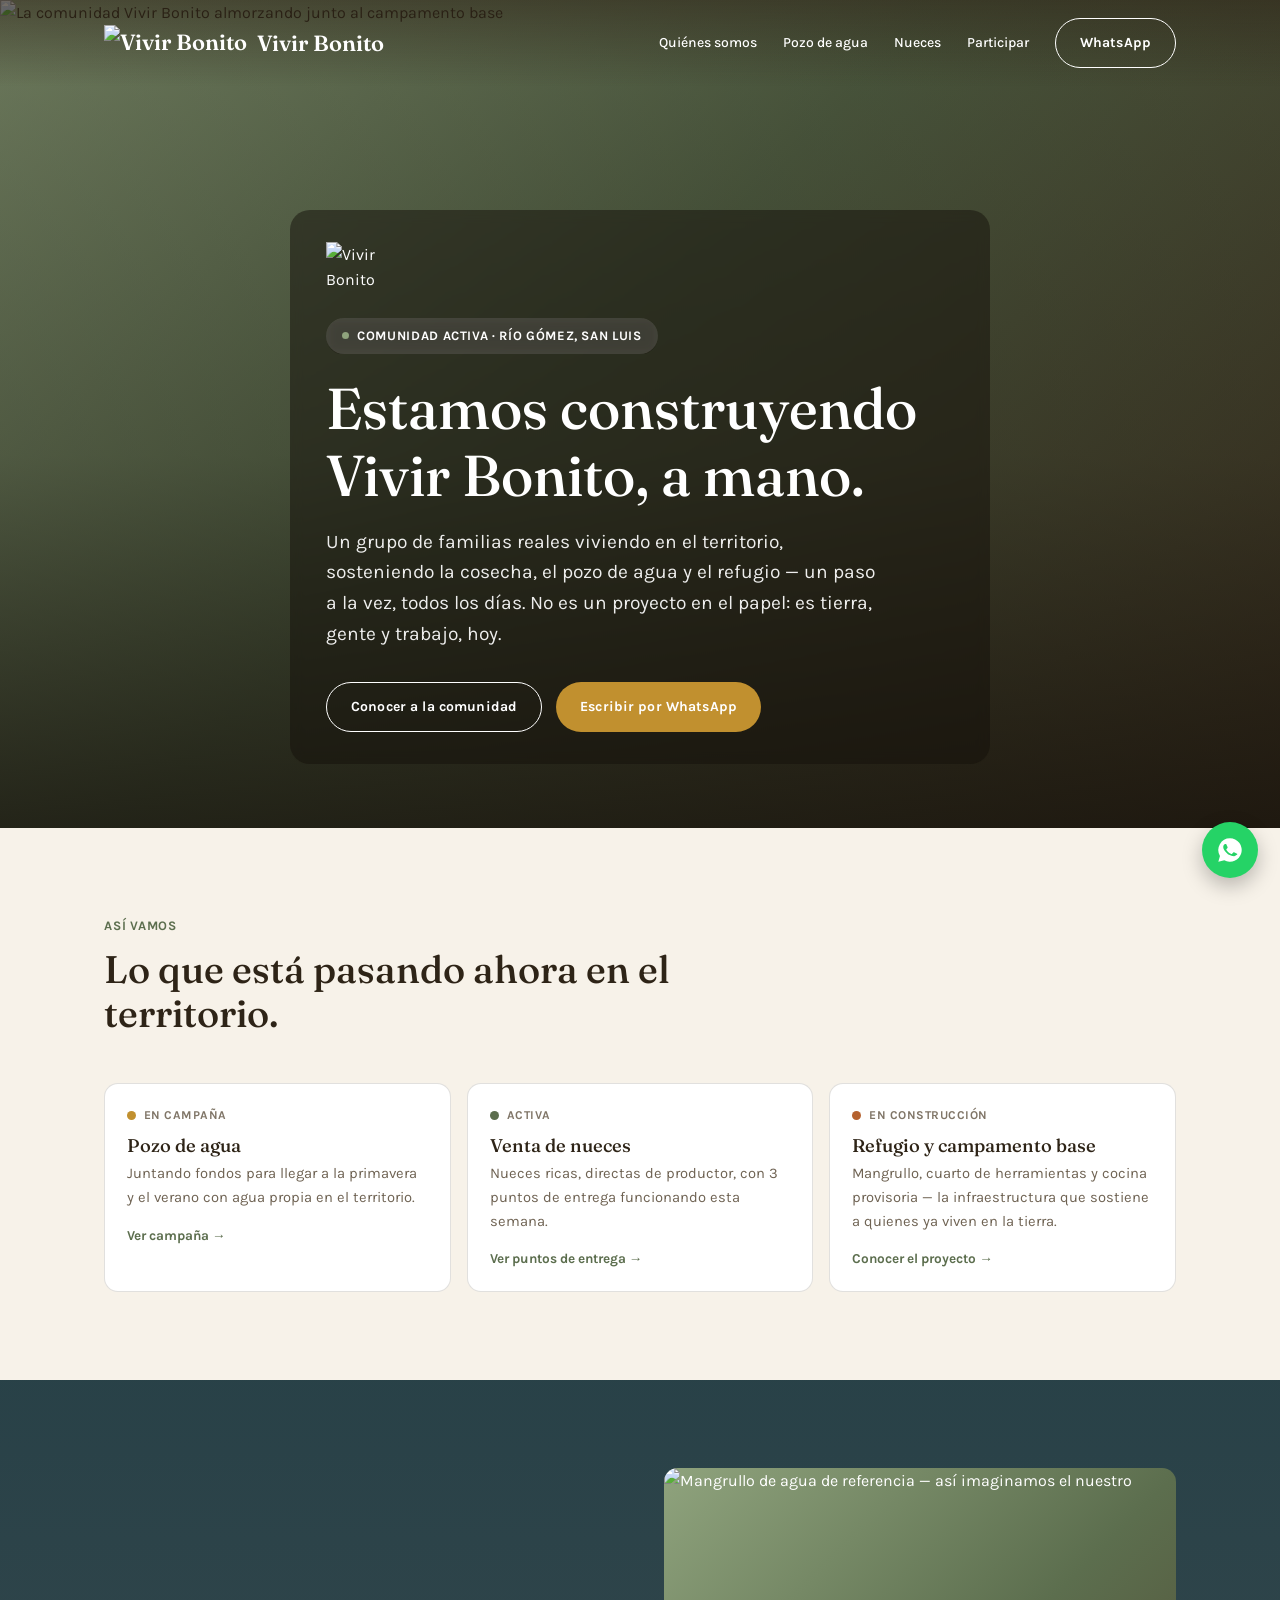
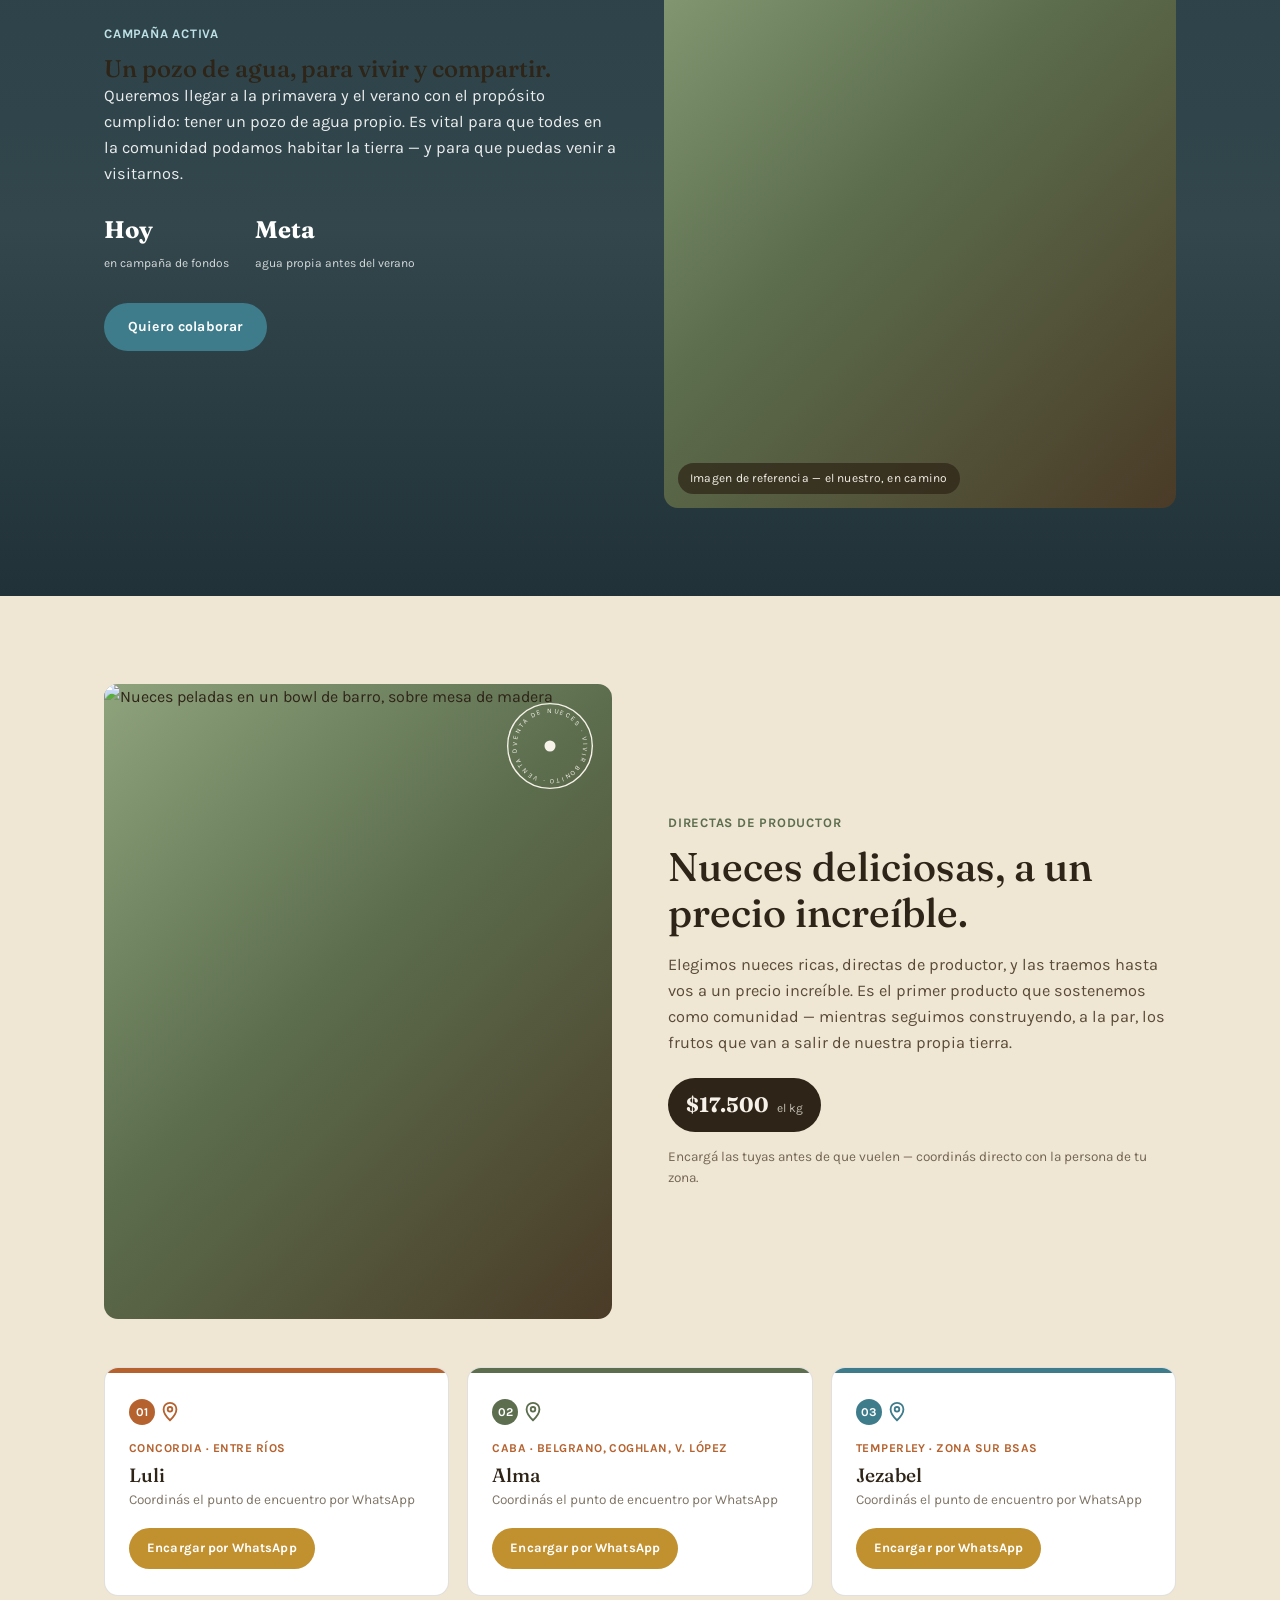
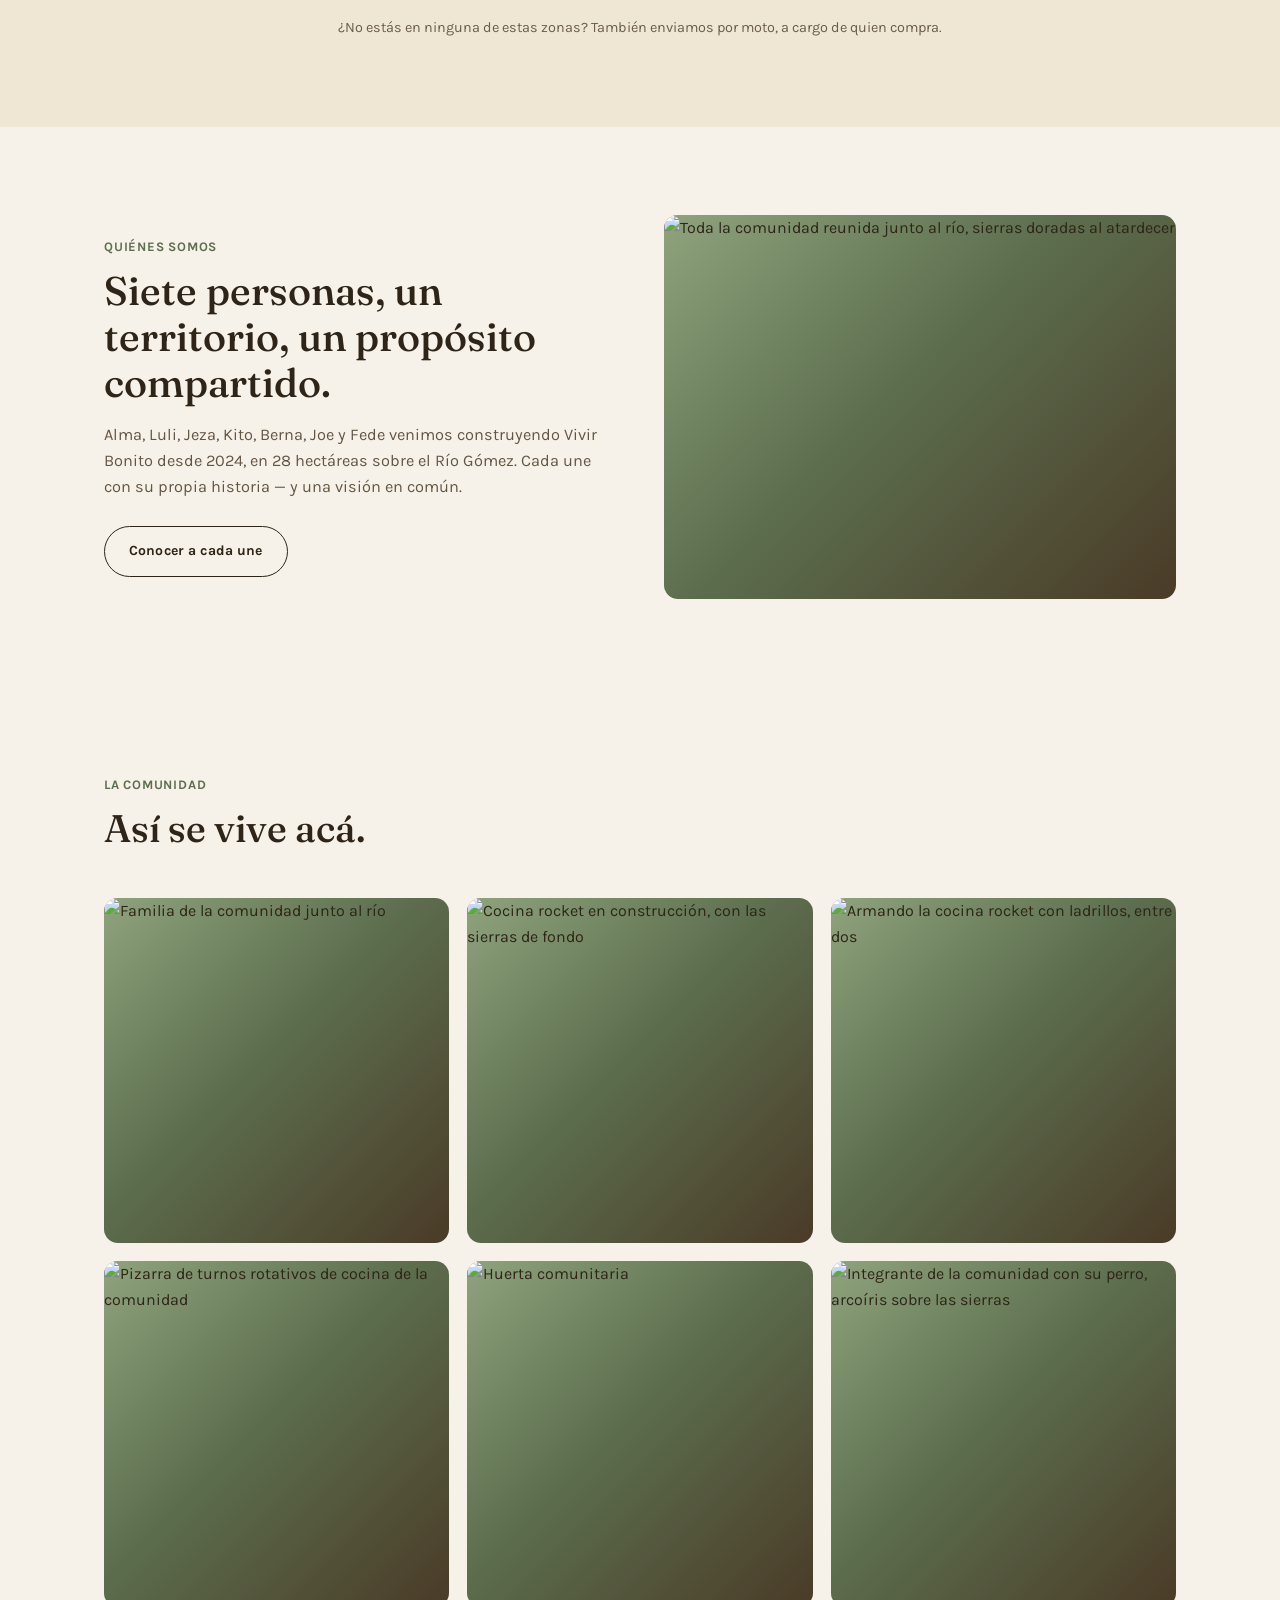
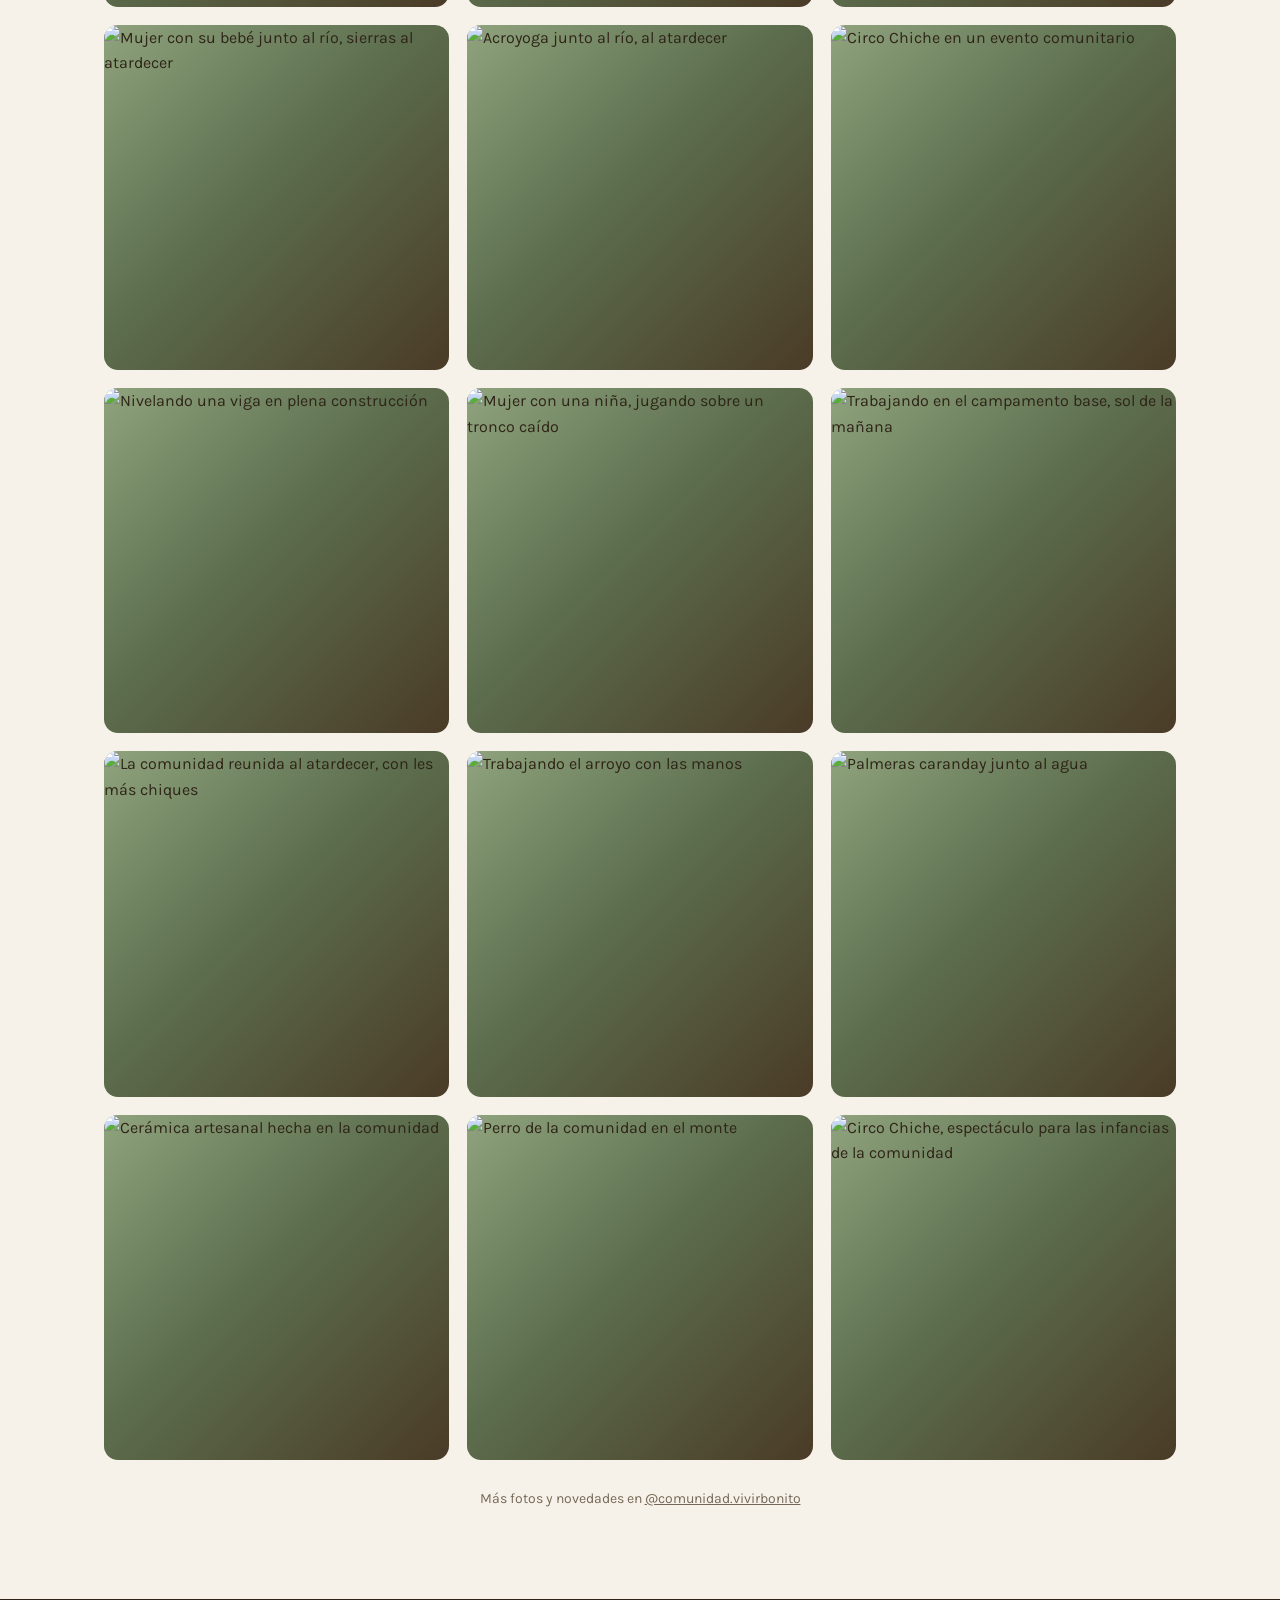
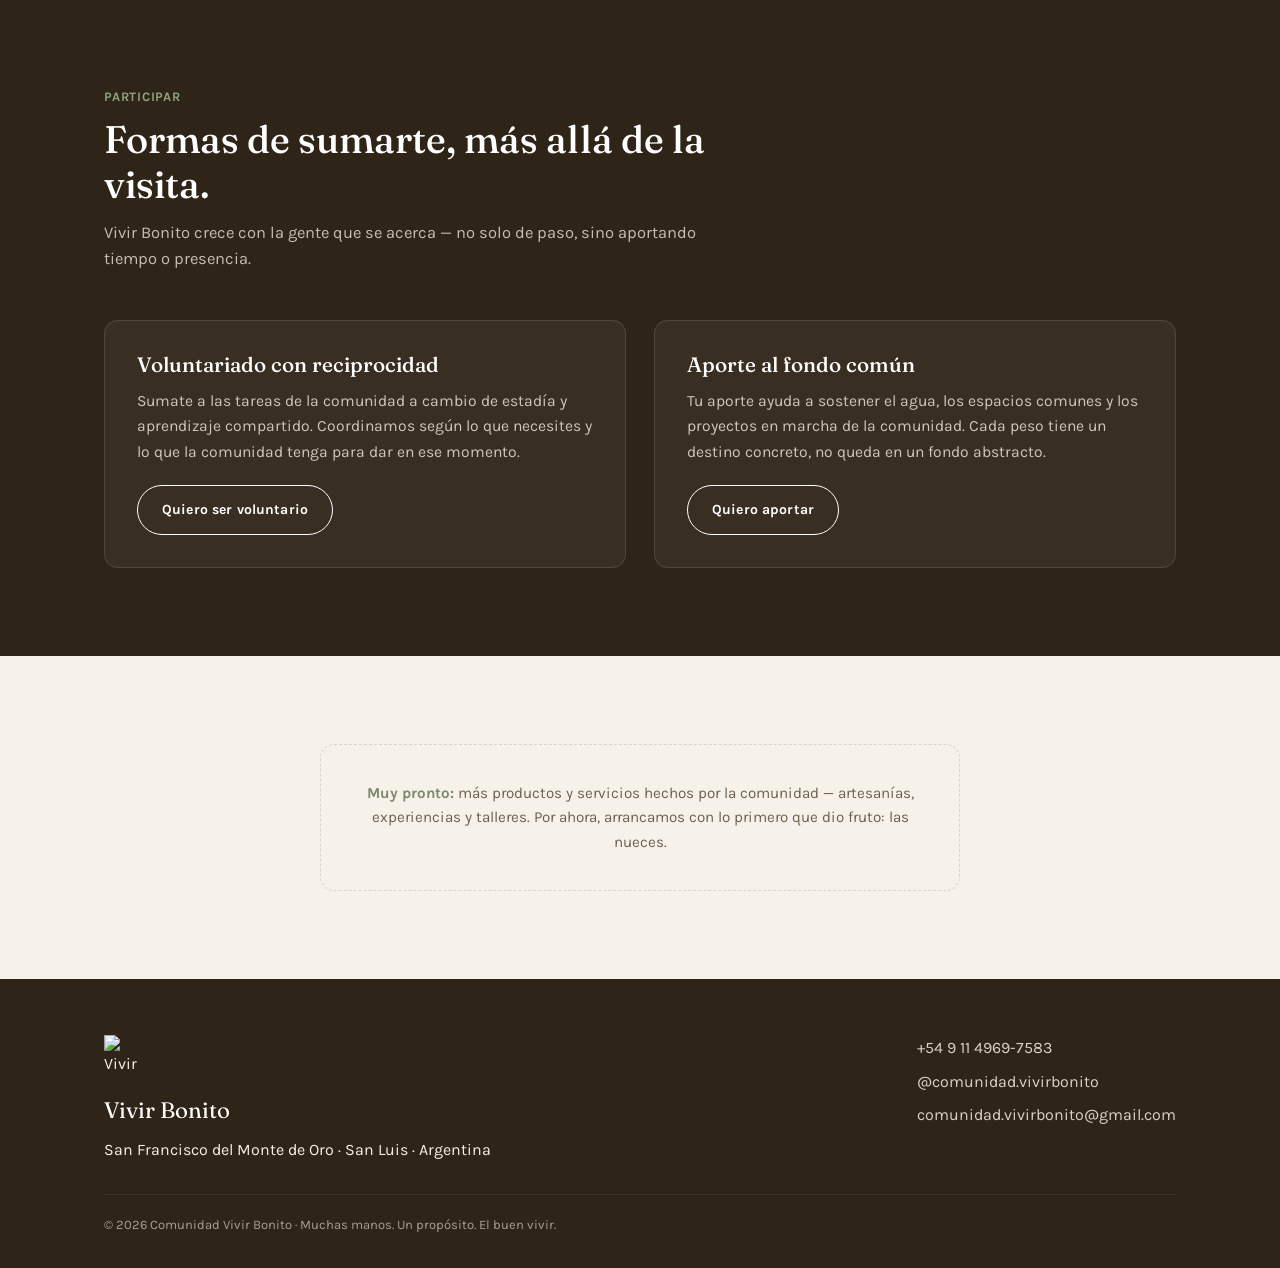
==== commit 9aa35472: "Add files via upload" ====
--- a/index.html
+++ b/index.html
@@ -103,7 +103,7 @@
   <div class="wrap">
     <div class="nueces-grid">
       <div class="nueces-photo photo-slot filled reveal" style="position:relative;">
-        <img src="https://res.cloudinary.com/rexsyexh/image/upload/x_0,y_200,w_500,h_625,c_crop,f_auto,q_auto/v1787002127/flyer_venta_nueces_axqu5u.jpg" alt="Nueces Vivir Bonito">
+        <img src="https://res.cloudinary.com/rexsyexh/image/upload/f_auto,q_auto,w_900/v1787036387/nueces_ia_h23m1q.png" alt="Nueces peladas en un bowl de barro, sobre mesa de madera">
         <svg class="stamp" viewBox="0 0 100 100" xmlns="http://www.w3.org/2000/svg" aria-hidden="true">
           <circle cx="50" cy="50" r="46" fill="none" stroke="#F7F2E9" stroke-width="1.5"/>
           <path id="stampCircle" fill="none" d="M50,50 m-36,0 a36,36 0 1,1 72,0 a36,36 0 1,1 -72,0"/>
@@ -162,7 +162,7 @@
         <a href="quienes-somos.html" class="btn btn-outline" style="color:var(--brown-deep);border-color:var(--brown-deep);">Conocer a cada une</a>
       </div>
       <div class="teaser-photo photo-slot filled reveal">
-        <img src="https://res.cloudinary.com/rexsyexh/image/upload/f_auto,q_auto,w_900/v1786998874/WhatsApp_Image_2026-07-04_at_18.11.03_1_dn8suh.jpg" alt="Encuentro de la comunidad, un momento compartido">
+        <img src="https://res.cloudinary.com/rexsyexh/image/upload/f_auto,q_auto,w_900/v1787000863/PHOTO-2026-05-24-20-16-34_mrh30q.jpg" alt="Toda la comunidad reunida junto al río, sierras doradas al atardecer">
       </div>
     </div>
   </div>
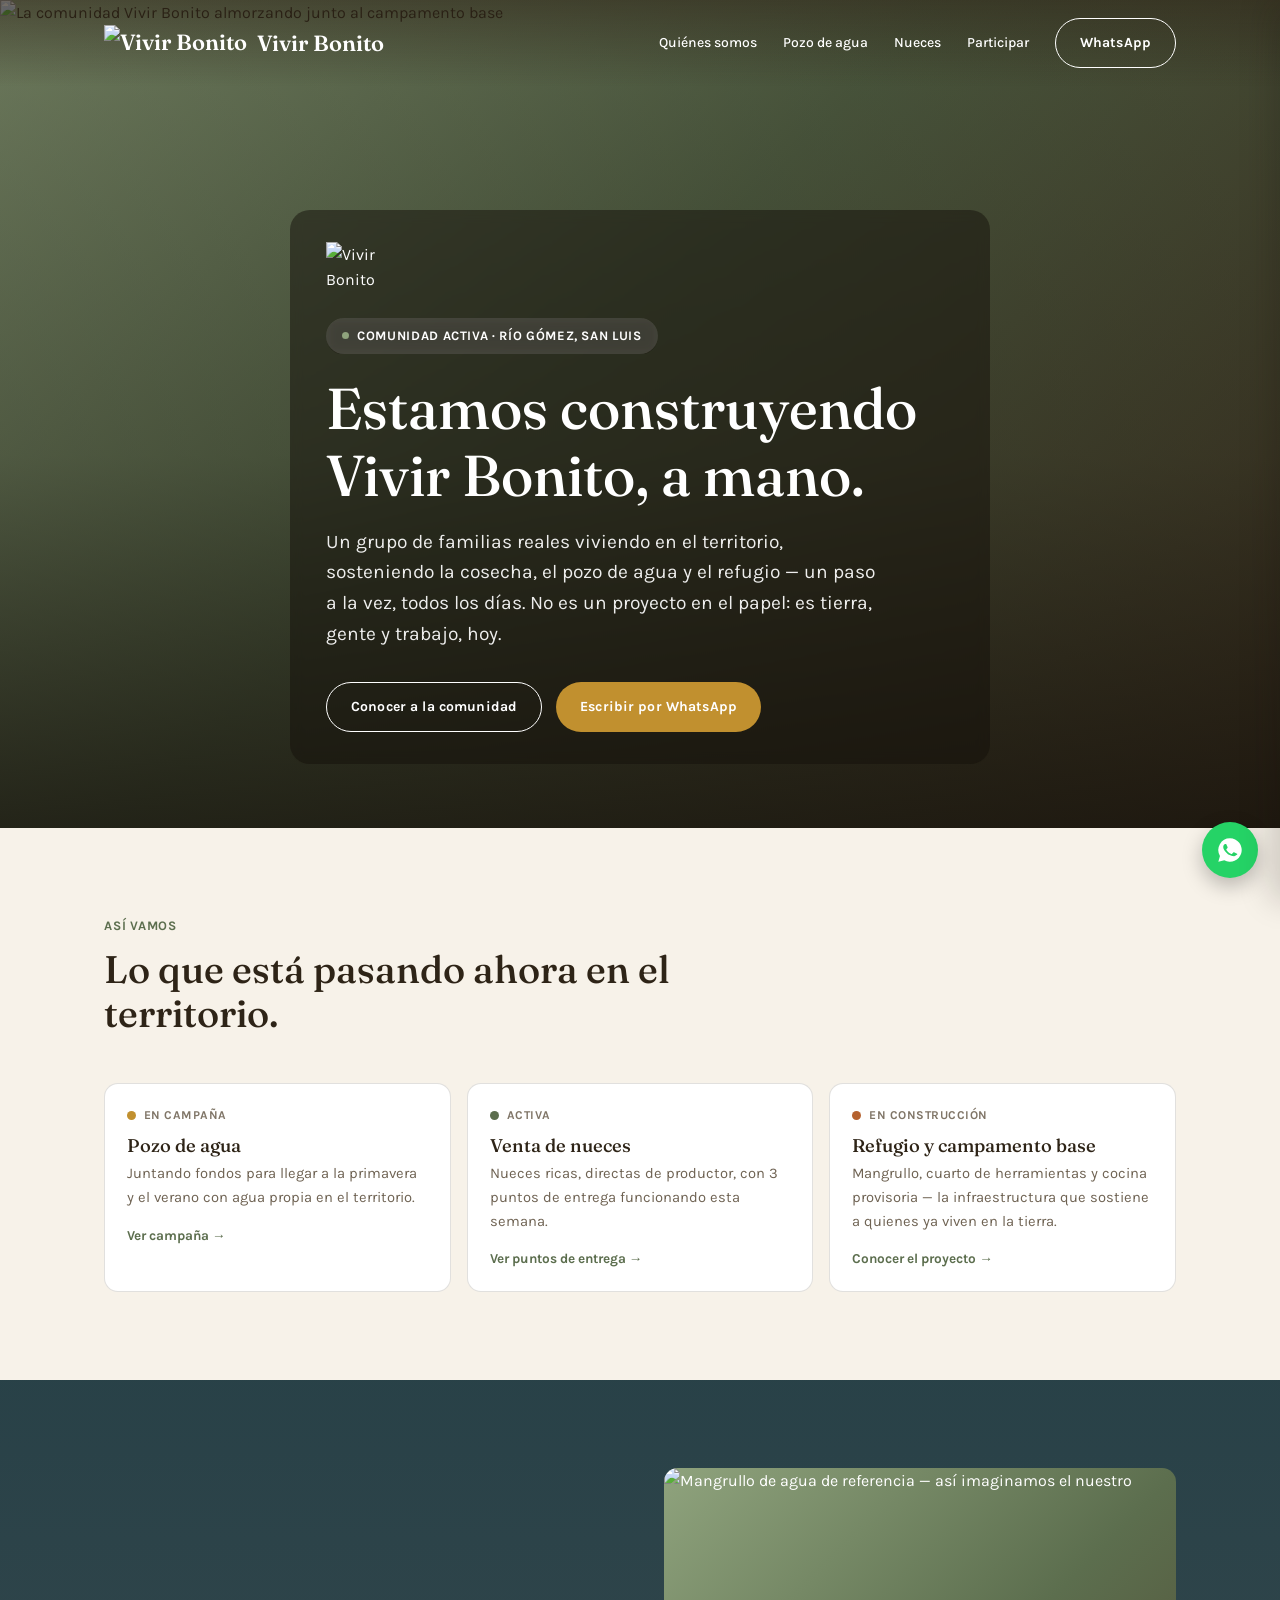
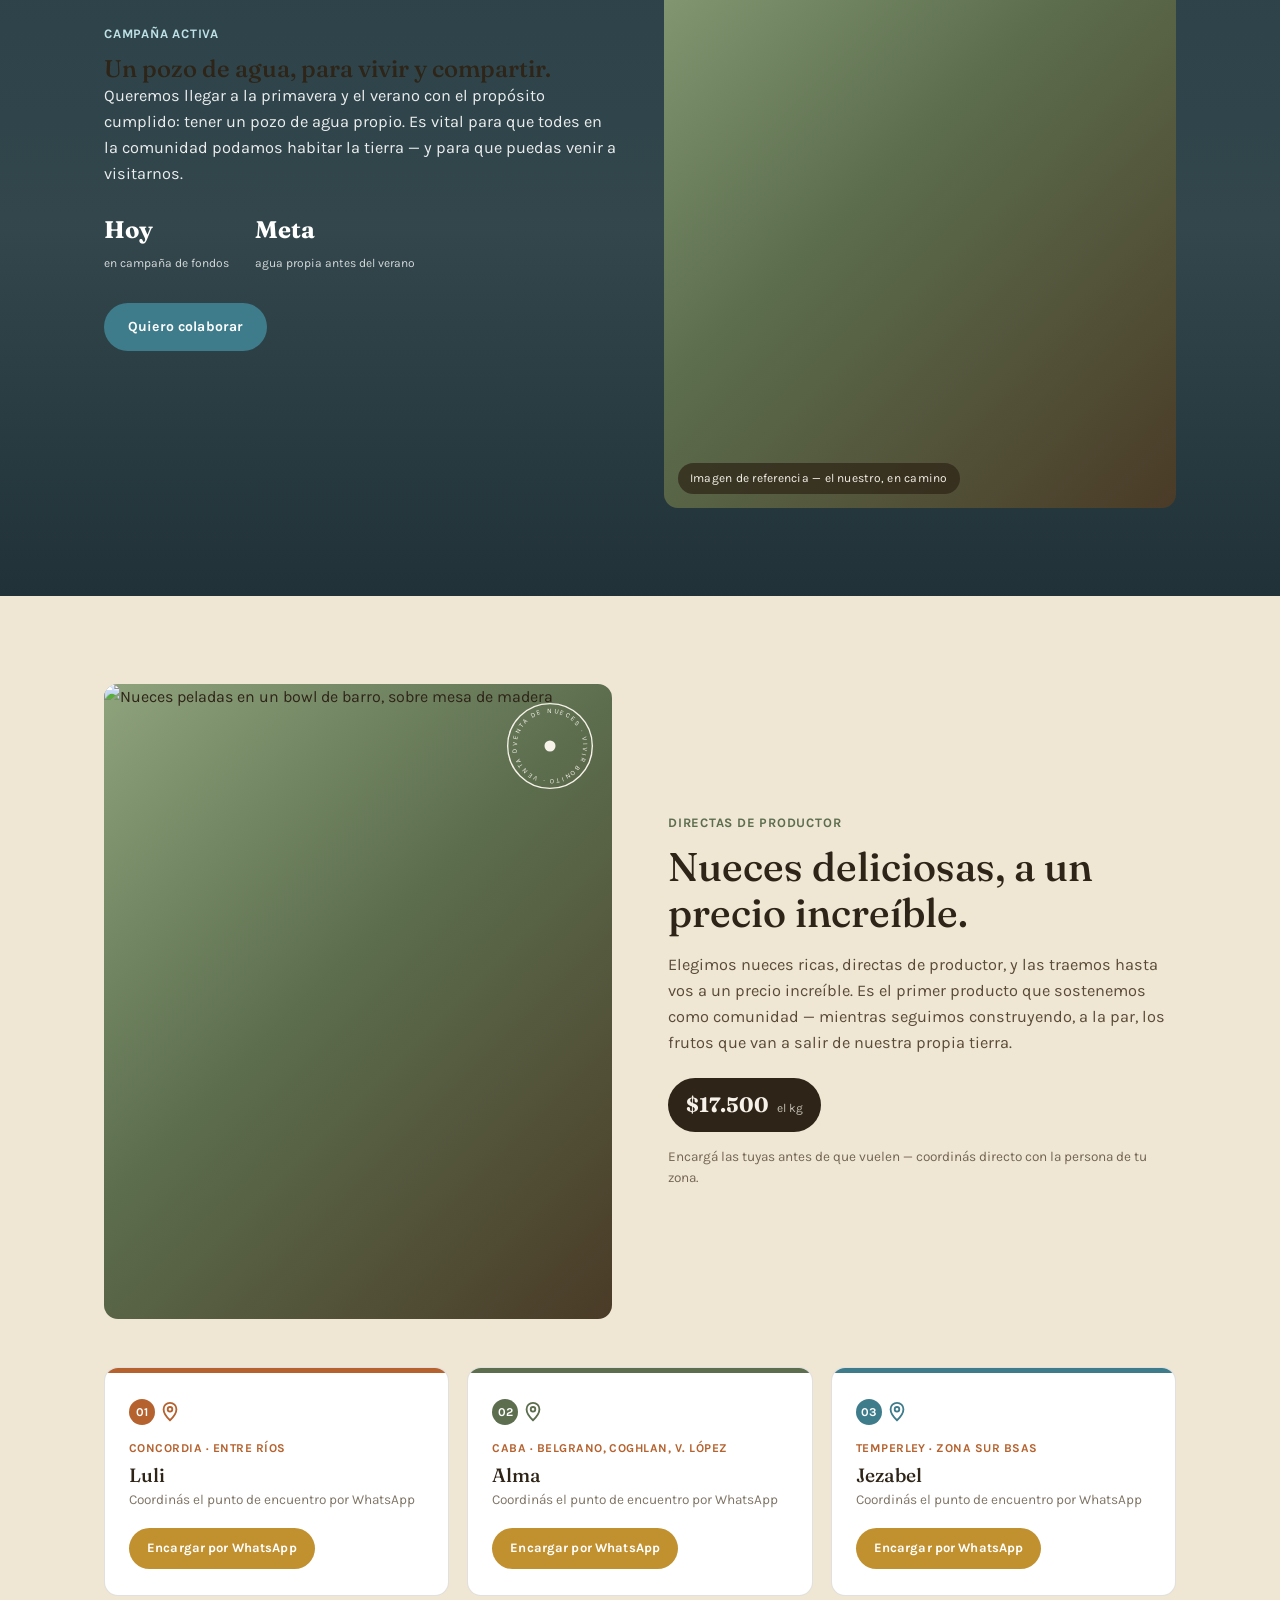
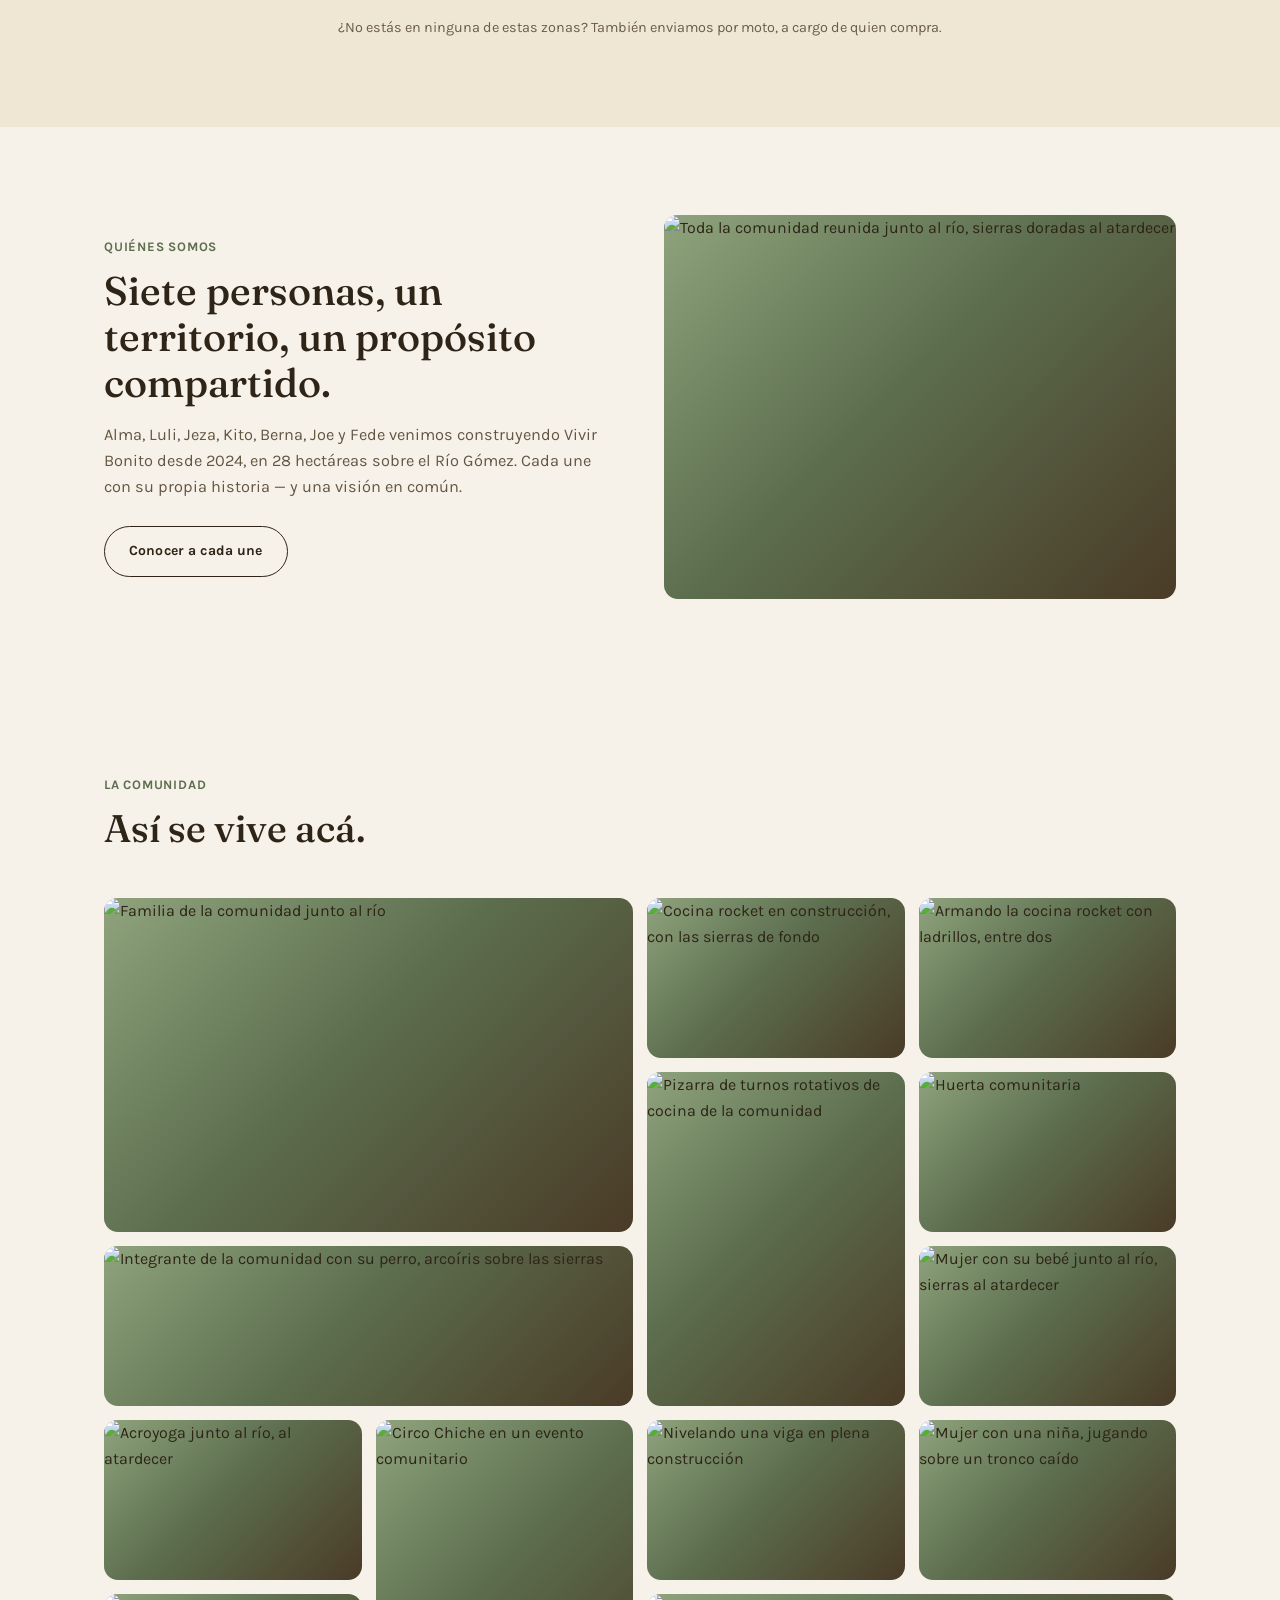
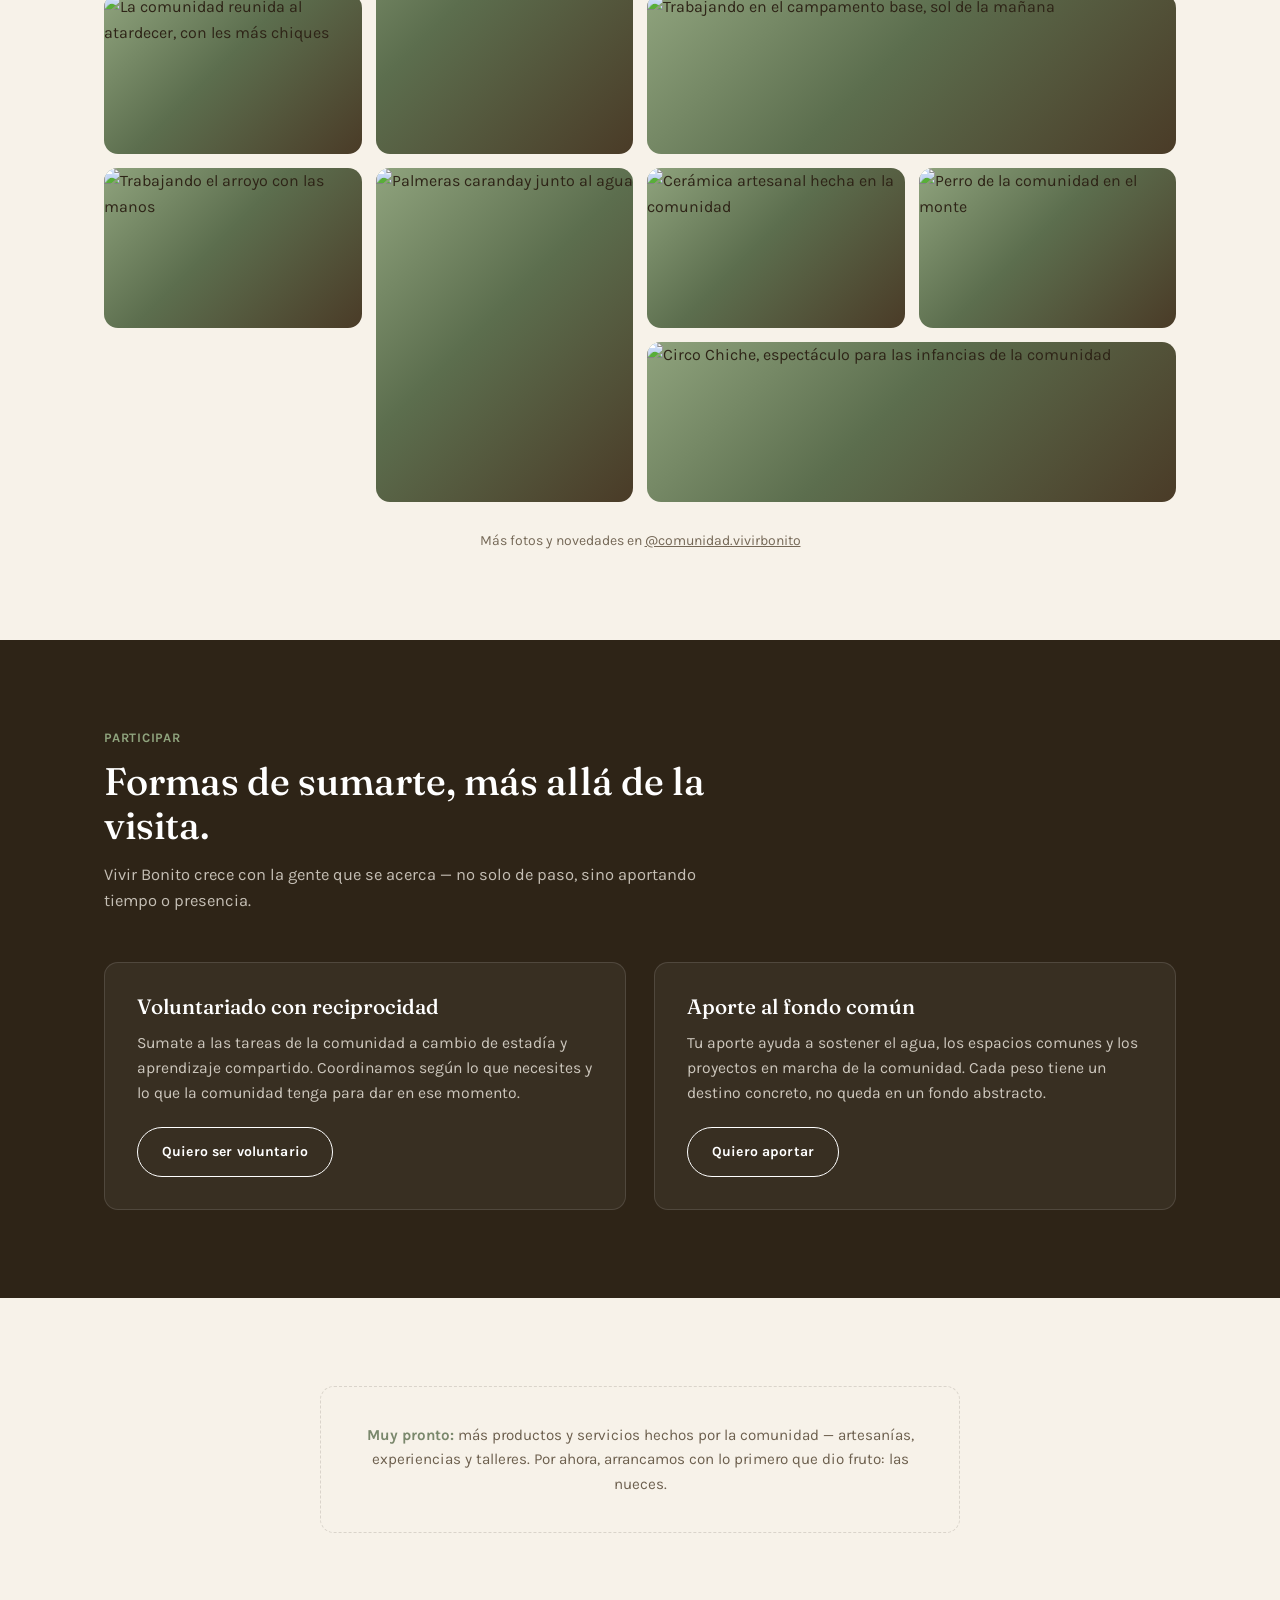
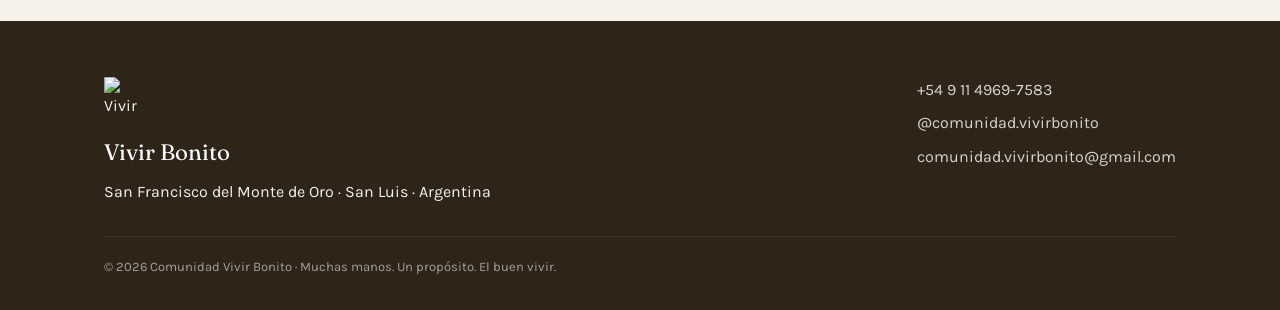
==== commit 87dfb610: "Add files via upload" ====
--- a/index.html
+++ b/index.html
@@ -25,9 +25,21 @@
       <a href="#nueces" class="nav-link-text">Nueces</a>
       <a href="#comunidad" class="nav-link-text">Participar</a>
       <a href="https://wa.me/5491149697583?text=Hola%2C%20quiero%20conocer%20m%C3%A1s%20sobre%20Vivir%20Bonito" target="_blank" rel="noopener" class="btn btn-outline btn-outline-light">WhatsApp</a>
+      <button class="nav-toggle" id="navToggle" aria-label="Abrir menú">
+        <svg width="26" height="26" viewBox="0 0 24 24" fill="none" stroke="currentColor" stroke-width="2" stroke-linecap="round"><line x1="3" y1="6" x2="21" y2="6"/><line x1="3" y1="12" x2="21" y2="12"/><line x1="3" y1="18" x2="21" y2="18"/></svg>
+      </button>
     </nav>
   </div>
 </header>
+
+<div class="mobile-overlay" id="mobileOverlay"></div>
+<div class="mobile-menu" id="mobileMenu">
+  <a href="quienes-somos.html">Quiénes somos</a>
+  <a href="#pozo">Pozo de agua</a>
+  <a href="#nueces">Nueces</a>
+  <a href="#comunidad">Participar</a>
+  <a href="https://wa.me/5491149697583?text=Hola%2C%20quiero%20conocer%20m%C3%A1s%20sobre%20Vivir%20Bonito" target="_blank" rel="noopener" class="btn btn-sol">Escribir por WhatsApp</a>
+</div>
 
 <section class="hero">
   <div class="photo-slot filled">
@@ -174,25 +186,25 @@
       <span class="section-eyebrow">La comunidad</span>
       <h2>Así se vive acá.</h2>
     </div>
-    <div class="galeria-grid">
-      <div class="photo-slot filled reveal"><img src="https://res.cloudinary.com/rexsyexh/image/upload/f_auto,q_auto,w_700/v1786998868/familia-rio_kaa0dy.jpg" alt="Familia de la comunidad junto al río"></div>
-      <div class="photo-slot filled reveal"><img src="https://res.cloudinary.com/rexsyexh/image/upload/f_auto,q_auto,w_700/v1786999599/1772241875465_ddpxhf.jpg" alt="Cocina rocket en construcción, con las sierras de fondo"></div>
-      <div class="photo-slot filled reveal"><img src="https://res.cloudinary.com/rexsyexh/image/upload/f_auto,q_auto,w_700/v1787033125/IMG_0215_cvrots.heic" alt="Armando la cocina rocket con ladrillos, entre dos"></div>
-      <div class="photo-slot filled reveal"><img src="https://res.cloudinary.com/rexsyexh/image/upload/f_auto,q_auto,w_700/v1786999602/1772241875409_ta5jwl.jpg" alt="Pizarra de turnos rotativos de cocina de la comunidad"></div>
-      <div class="photo-slot filled reveal"><img src="https://res.cloudinary.com/rexsyexh/image/upload/f_auto,q_auto,w_700/v1786998870/lechuga_bt5jel.jpg" alt="Huerta comunitaria"></div>
-      <div class="photo-slot filled reveal"><img src="https://res.cloudinary.com/rexsyexh/image/upload/f_auto,q_auto,w_700/v1786998874/WhatsApp_Image_2026-07-04_at_18.11.03_sx1bdg.jpg" alt="Integrante de la comunidad con su perro, arcoíris sobre las sierras"></div>
-      <div class="photo-slot filled reveal"><img src="https://res.cloudinary.com/rexsyexh/image/upload/f_auto,q_auto,w_700/v1787033121/IMG_0401_wsukpw.heic" alt="Mujer con su bebé junto al río, sierras al atardecer"></div>
-      <div class="photo-slot filled reveal"><img src="https://res.cloudinary.com/rexsyexh/image/upload/f_auto,q_auto,w_700/v1787033112/219d9362-094f-43ef-ab62-d1ec64a37967_ebpvc7.jpg" alt="Acroyoga junto al río, al atardecer"></div>
-      <div class="photo-slot filled reveal"><img src="https://res.cloudinary.com/rexsyexh/image/upload/f_auto,q_auto,w_700/v1787033112/IMG_0557_yl16xj.jpg" alt="Circo Chiche en un evento comunitario"></div>
-      <div class="photo-slot filled reveal"><img src="https://res.cloudinary.com/rexsyexh/image/upload/f_auto,q_auto,w_700/v1787033111/c4865987-31b5-4752-a3a2-d03ed52be7b2_ighiza.jpg" alt="Nivelando una viga en plena construcción"></div>
-      <div class="photo-slot filled reveal"><img src="https://res.cloudinary.com/rexsyexh/image/upload/f_auto,q_auto,w_700/v1787033116/73dcb155-7b25-4d1c-af0c-9cdfc68fe94a_lmxzqq.jpg" alt="Mujer con una niña, jugando sobre un tronco caído"></div>
-      <div class="photo-slot filled reveal"><img src="https://res.cloudinary.com/rexsyexh/image/upload/f_auto,q_auto,w_700/v1787033114/1c2390ef-1f4b-4072-b9a8-816ec2e903e6_qevbhr.jpg" alt="Trabajando en el campamento base, sol de la mañana"></div>
-      <div class="photo-slot filled reveal"><img src="https://res.cloudinary.com/rexsyexh/image/upload/f_auto,q_auto,w_700/v1787033112/IMG_0424_v21oqr.heic" alt="La comunidad reunida al atardecer, con les más chiques"></div>
-      <div class="photo-slot filled reveal"><img src="https://res.cloudinary.com/rexsyexh/image/upload/f_auto,q_auto,w_700/v1786998880/arroyo-manos_ybtqhw.jpg" alt="Trabajando el arroyo con las manos"></div>
-      <div class="photo-slot filled reveal"><img src="https://res.cloudinary.com/rexsyexh/image/upload/f_auto,q_auto,w_700/v1786998880/caranday_tmz7qb.jpg" alt="Palmeras caranday junto al agua"></div>
-      <div class="photo-slot filled reveal"><img src="https://res.cloudinary.com/rexsyexh/image/upload/f_auto,q_auto,w_700/v1786998874/taza_chacana_nbqqsc.jpg" alt="Cerámica artesanal hecha en la comunidad"></div>
-      <div class="photo-slot filled reveal"><img src="https://res.cloudinary.com/rexsyexh/image/upload/f_auto,q_auto,w_700/v1786998871/perro-monte_qod5yf.jpg" alt="Perro de la comunidad en el monte"></div>
-      <div class="photo-slot filled reveal"><img src="https://res.cloudinary.com/rexsyexh/image/upload/f_auto,q_auto,w_700/v1786998869/circo-ninos_luddjv.jpg" alt="Circo Chiche, espectáculo para las infancias de la comunidad"></div>
+    <div class="galeria-grid" id="homeGallery">
+      <div class="photo-slot filled reveal g-big"><img class="lightbox-trigger" src="https://res.cloudinary.com/rexsyexh/image/upload/f_auto,q_auto,w_1000/v1786998868/familia-rio_kaa0dy.jpg" alt="Familia de la comunidad junto al río"></div>
+      <div class="photo-slot filled reveal"><img class="lightbox-trigger" src="https://res.cloudinary.com/rexsyexh/image/upload/f_auto,q_auto,w_700/v1786999599/1772241875465_ddpxhf.jpg" alt="Cocina rocket en construcción, con las sierras de fondo"></div>
+      <div class="photo-slot filled reveal"><img class="lightbox-trigger" src="https://res.cloudinary.com/rexsyexh/image/upload/f_auto,q_auto,w_700/v1787033125/IMG_0215_cvrots.heic" alt="Armando la cocina rocket con ladrillos, entre dos"></div>
+      <div class="photo-slot filled reveal g-tall"><img class="lightbox-trigger" src="https://res.cloudinary.com/rexsyexh/image/upload/f_auto,q_auto,w_800/v1786999602/1772241875409_ta5jwl.jpg" alt="Pizarra de turnos rotativos de cocina de la comunidad"></div>
+      <div class="photo-slot filled reveal"><img class="lightbox-trigger" src="https://res.cloudinary.com/rexsyexh/image/upload/f_auto,q_auto,w_700/v1786998870/lechuga_bt5jel.jpg" alt="Huerta comunitaria"></div>
+      <div class="photo-slot filled reveal g-wide"><img class="lightbox-trigger" src="https://res.cloudinary.com/rexsyexh/image/upload/f_auto,q_auto,w_1000/v1786998874/WhatsApp_Image_2026-07-04_at_18.11.03_sx1bdg.jpg" alt="Integrante de la comunidad con su perro, arcoíris sobre las sierras"></div>
+      <div class="photo-slot filled reveal"><img class="lightbox-trigger" src="https://res.cloudinary.com/rexsyexh/image/upload/f_auto,q_auto,w_700/v1787033121/IMG_0401_wsukpw.heic" alt="Mujer con su bebé junto al río, sierras al atardecer"></div>
+      <div class="photo-slot filled reveal"><img class="lightbox-trigger" src="https://res.cloudinary.com/rexsyexh/image/upload/f_auto,q_auto,w_700/v1787033112/219d9362-094f-43ef-ab62-d1ec64a37967_ebpvc7.jpg" alt="Acroyoga junto al río, al atardecer"></div>
+      <div class="photo-slot filled reveal g-tall"><img class="lightbox-trigger" src="https://res.cloudinary.com/rexsyexh/image/upload/f_auto,q_auto,w_800/v1787033112/IMG_0557_yl16xj.jpg" alt="Circo Chiche en un evento comunitario"></div>
+      <div class="photo-slot filled reveal"><img class="lightbox-trigger" src="https://res.cloudinary.com/rexsyexh/image/upload/f_auto,q_auto,w_700/v1787033111/c4865987-31b5-4752-a3a2-d03ed52be7b2_ighiza.jpg" alt="Nivelando una viga en plena construcción"></div>
+      <div class="photo-slot filled reveal"><img class="lightbox-trigger" src="https://res.cloudinary.com/rexsyexh/image/upload/f_auto,q_auto,w_700/v1787033116/73dcb155-7b25-4d1c-af0c-9cdfc68fe94a_lmxzqq.jpg" alt="Mujer con una niña, jugando sobre un tronco caído"></div>
+      <div class="photo-slot filled reveal g-wide"><img class="lightbox-trigger" src="https://res.cloudinary.com/rexsyexh/image/upload/f_auto,q_auto,w_1000/v1787033114/1c2390ef-1f4b-4072-b9a8-816ec2e903e6_qevbhr.jpg" alt="Trabajando en el campamento base, sol de la mañana"></div>
+      <div class="photo-slot filled reveal"><img class="lightbox-trigger" src="https://res.cloudinary.com/rexsyexh/image/upload/f_auto,q_auto,w_700/v1787033112/IMG_0424_v21oqr.heic" alt="La comunidad reunida al atardecer, con les más chiques"></div>
+      <div class="photo-slot filled reveal"><img class="lightbox-trigger" src="https://res.cloudinary.com/rexsyexh/image/upload/f_auto,q_auto,w_700/v1786998880/arroyo-manos_ybtqhw.jpg" alt="Trabajando el arroyo con las manos"></div>
+      <div class="photo-slot filled reveal g-tall"><img class="lightbox-trigger" src="https://res.cloudinary.com/rexsyexh/image/upload/f_auto,q_auto,w_800/v1786998880/caranday_tmz7qb.jpg" alt="Palmeras caranday junto al agua"></div>
+      <div class="photo-slot filled reveal"><img class="lightbox-trigger" src="https://res.cloudinary.com/rexsyexh/image/upload/f_auto,q_auto,w_700/v1786998874/taza_chacana_nbqqsc.jpg" alt="Cerámica artesanal hecha en la comunidad"></div>
+      <div class="photo-slot filled reveal"><img class="lightbox-trigger" src="https://res.cloudinary.com/rexsyexh/image/upload/f_auto,q_auto,w_700/v1786998871/perro-monte_qod5yf.jpg" alt="Perro de la comunidad en el monte"></div>
+      <div class="photo-slot filled reveal g-wide"><img class="lightbox-trigger" src="https://res.cloudinary.com/rexsyexh/image/upload/f_auto,q_auto,w_1000/v1786998869/circo-ninos_luddjv.jpg" alt="Circo Chiche, espectáculo para las infancias de la comunidad"></div>
     </div>
     <p class="galeria-more">Más fotos y novedades en <a href="https://www.instagram.com/comunidad.vivirbonito/" target="_blank" rel="noopener" style="text-decoration:underline;">@comunidad.vivirbonito</a></p>
   </div>
@@ -250,11 +262,32 @@
   <svg width="28" height="28" viewBox="0 0 24 24" fill="#fff"><path d="M12 2a10 10 0 0 0-8.6 15.1L2 22l5.1-1.3A10 10 0 1 0 12 2Zm5.4 14.1c-.2.6-1.3 1.2-1.8 1.2-.5.1-1 .2-3.4-.7-2.9-1.1-4.7-4-4.9-4.2-.1-.2-1.1-1.5-1.1-2.9s.7-2 1-2.3c.2-.3.5-.3.7-.3h.5c.2 0 .4 0 .6.5l.9 2.1c.1.2.1.4 0 .6l-.4.6-.5.5c-.1.1-.3.3-.1.6.2.3.8 1.3 1.7 2.1 1.2 1.1 2.2 1.4 2.5 1.5.3.1.5.1.7-.1l1-1.2c.2-.3.4-.2.7-.1l2.1 1c.3.1.5.2.6.3 0 .1 0 .7-.2 1.3Z"/></svg>
 </a>
 
+<div class="lightbox" id="lightbox">
+  <button class="lightbox-close" id="lightboxClose" aria-label="Cerrar">&times;</button>
+  <button class="lightbox-prev" id="lightboxPrev" aria-label="Anterior">&larr;</button>
+  <img class="lightbox-img" id="lightboxImg" src="" alt="">
+  <button class="lightbox-next" id="lightboxNext" aria-label="Siguiente">&rarr;</button>
+</div>
+
 <script>
   const header = document.getElementById('site-header');
   window.addEventListener('scroll', () => {
     header.classList.toggle('scrolled', window.scrollY > 60);
   }, { passive: true });
+
+  const navToggle = document.getElementById('navToggle');
+  const mobileMenu = document.getElementById('mobileMenu');
+  const mobileOverlay = document.getElementById('mobileOverlay');
+  function closeMobileMenu(){
+    mobileMenu.classList.remove('open');
+    mobileOverlay.classList.remove('open');
+  }
+  navToggle.addEventListener('click', () => {
+    mobileMenu.classList.toggle('open');
+    mobileOverlay.classList.toggle('open');
+  });
+  mobileOverlay.addEventListener('click', closeMobileMenu);
+  mobileMenu.querySelectorAll('a').forEach(a => a.addEventListener('click', closeMobileMenu));
 
   const heroSlides = document.querySelectorAll('.hero-slide');
   const reduceMotion = window.matchMedia('(prefers-reduced-motion: reduce)').matches;
@@ -266,6 +299,33 @@
       heroSlides[heroIdx].classList.add('active');
     }, 6000);
   }
+
+  const lightboxImgs = Array.from(document.querySelectorAll('.lightbox-trigger'));
+  const lightbox = document.getElementById('lightbox');
+  const lightboxImg = document.getElementById('lightboxImg');
+  let lbIndex = 0;
+  function openLightbox(i){
+    lbIndex = i;
+    lightboxImg.src = lightboxImgs[i].src.replace('w_700','w_1600').replace('w_800','w_1600').replace('w_1000','w_1600');
+    lightboxImg.alt = lightboxImgs[i].alt;
+    lightbox.classList.add('open');
+  }
+  function closeLightbox(){ lightbox.classList.remove('open'); }
+  function showDelta(delta){
+    lbIndex = (lbIndex + delta + lightboxImgs.length) % lightboxImgs.length;
+    openLightbox(lbIndex);
+  }
+  lightboxImgs.forEach((img, i) => img.addEventListener('click', () => openLightbox(i)));
+  document.getElementById('lightboxClose').addEventListener('click', closeLightbox);
+  document.getElementById('lightboxPrev').addEventListener('click', () => showDelta(-1));
+  document.getElementById('lightboxNext').addEventListener('click', () => showDelta(1));
+  lightbox.addEventListener('click', (e) => { if (e.target === lightbox) closeLightbox(); });
+  document.addEventListener('keydown', (e) => {
+    if (!lightbox.classList.contains('open')) return;
+    if (e.key === 'Escape') closeLightbox();
+    if (e.key === 'ArrowLeft') showDelta(-1);
+    if (e.key === 'ArrowRight') showDelta(1);
+  });
 
   const revealEls = document.querySelectorAll('.reveal');
   const io = new IntersectionObserver((entries) => {
--- a/styles.css
+++ b/styles.css
@@ -69,6 +69,20 @@
 header.scrolled nav a,header.solid nav a{color:var(--brown-deep);}
 nav a:hover{opacity:.7;}
 @media(max-width:820px){nav a.nav-link-text{display:none;}}
+.nav-toggle{display:none;background:none;border:none;cursor:pointer;padding:6px;color:#fff;flex-shrink:0;}
+header.scrolled .nav-toggle,header.solid .nav-toggle{color:var(--brown-deep);}
+@media(max-width:820px){.nav-toggle{display:flex;align-items:center;}}
+.mobile-overlay{position:fixed;inset:0;background:rgba(20,16,10,0.45);z-index:150;opacity:0;pointer-events:none;transition:opacity .3s var(--ease);}
+.mobile-overlay.open{opacity:1;pointer-events:auto;}
+.mobile-menu{
+  position:fixed;top:0;right:0;bottom:0;width:78vw;max-width:320px;
+  background:var(--cream);box-shadow:-10px 0 30px rgba(20,16,10,0.18);
+  transform:translateX(100%);transition:transform .35s var(--ease);
+  z-index:200;padding:100px 30px 30px;display:flex;flex-direction:column;gap:8px;
+}
+.mobile-menu.open{transform:translateX(0);}
+.mobile-menu a{color:var(--brown-deep);font-size:19px;font-weight:600;font-family:'Fraunces',serif;padding:12px 0;border-bottom:1px solid var(--line);}
+.mobile-menu .btn{margin-top:18px;align-self:flex-start;color:#fff;}
 .btn{
   display:inline-flex;align-items:center;gap:8px;
   padding:13px 24px;border-radius:999px;
@@ -243,9 +257,15 @@
 .teaser-photo{aspect-ratio:4/3;}
 
 /* galería */
-.galeria-grid{display:grid;grid-template-columns:repeat(3,1fr);gap:18px;}
-@media(max-width:760px){.galeria-grid{grid-template-columns:repeat(2,1fr);}}
-.galeria-grid .photo-slot{aspect-ratio:1/1;}
+.galeria-grid{display:grid;grid-template-columns:repeat(4,1fr);grid-auto-rows:160px;grid-auto-flow:dense;gap:14px;}
+@media(max-width:760px){.galeria-grid{grid-template-columns:repeat(2,1fr);grid-auto-rows:140px;}}
+.galeria-grid .photo-slot{aspect-ratio:unset;height:100%;cursor:zoom-in;}
+.galeria-grid .photo-slot img{transition:transform .5s var(--ease);}
+.galeria-grid .photo-slot:hover img{transform:scale(1.07);}
+.g-wide{grid-column:span 2;}
+.g-tall{grid-row:span 2;}
+.g-big{grid-column:span 2;grid-row:span 2;}
+@media(max-width:760px){.g-wide,.g-big{grid-column:span 2;}.g-tall,.g-big{grid-row:span 2;}}
 .galeria-grid .photo-tag{font-size:11px;}
 .galeria-more{margin-top:28px;text-align:center;color:var(--brown);opacity:.75;font-size:14px;}
 
@@ -280,7 +300,15 @@
 }
 .wa-float:hover{transform:scale(1.08);}
 
-/* scroll reveal */
+/* lightbox */
+.lightbox{position:fixed;inset:0;background:rgba(10,8,5,0.94);z-index:300;display:none;align-items:center;justify-content:center;padding:32px;}
+.lightbox.open{display:flex;}
+.lightbox-img{max-width:90vw;max-height:85vh;border-radius:10px;box-shadow:0 20px 60px rgba(0,0,0,0.5);}
+.lightbox-close{position:absolute;top:18px;right:22px;background:rgba(255,255,255,0.12);border:none;color:#fff;font-size:28px;line-height:1;width:44px;height:44px;border-radius:50%;cursor:pointer;}
+.lightbox-prev,.lightbox-next{position:absolute;top:50%;transform:translateY(-50%);background:rgba(255,255,255,0.14);border:none;color:#fff;width:48px;height:48px;border-radius:50%;font-size:20px;cursor:pointer;display:flex;align-items:center;justify-content:center;}
+.lightbox-prev{left:16px;}
+.lightbox-next{right:16px;}
+@media(max-width:640px){.lightbox-prev,.lightbox-next{width:38px;height:38px;font-size:16px;}.lightbox-close{width:38px;height:38px;font-size:22px;}}
 .reveal{opacity:0;transform:translateY(18px);transition:opacity .5s var(--ease),transform .5s var(--ease);}
 .reveal.in{opacity:1;transform:translateY(0);}
 @media(prefers-reduced-motion:reduce){.reveal{opacity:1;transform:none;transition:none;}}
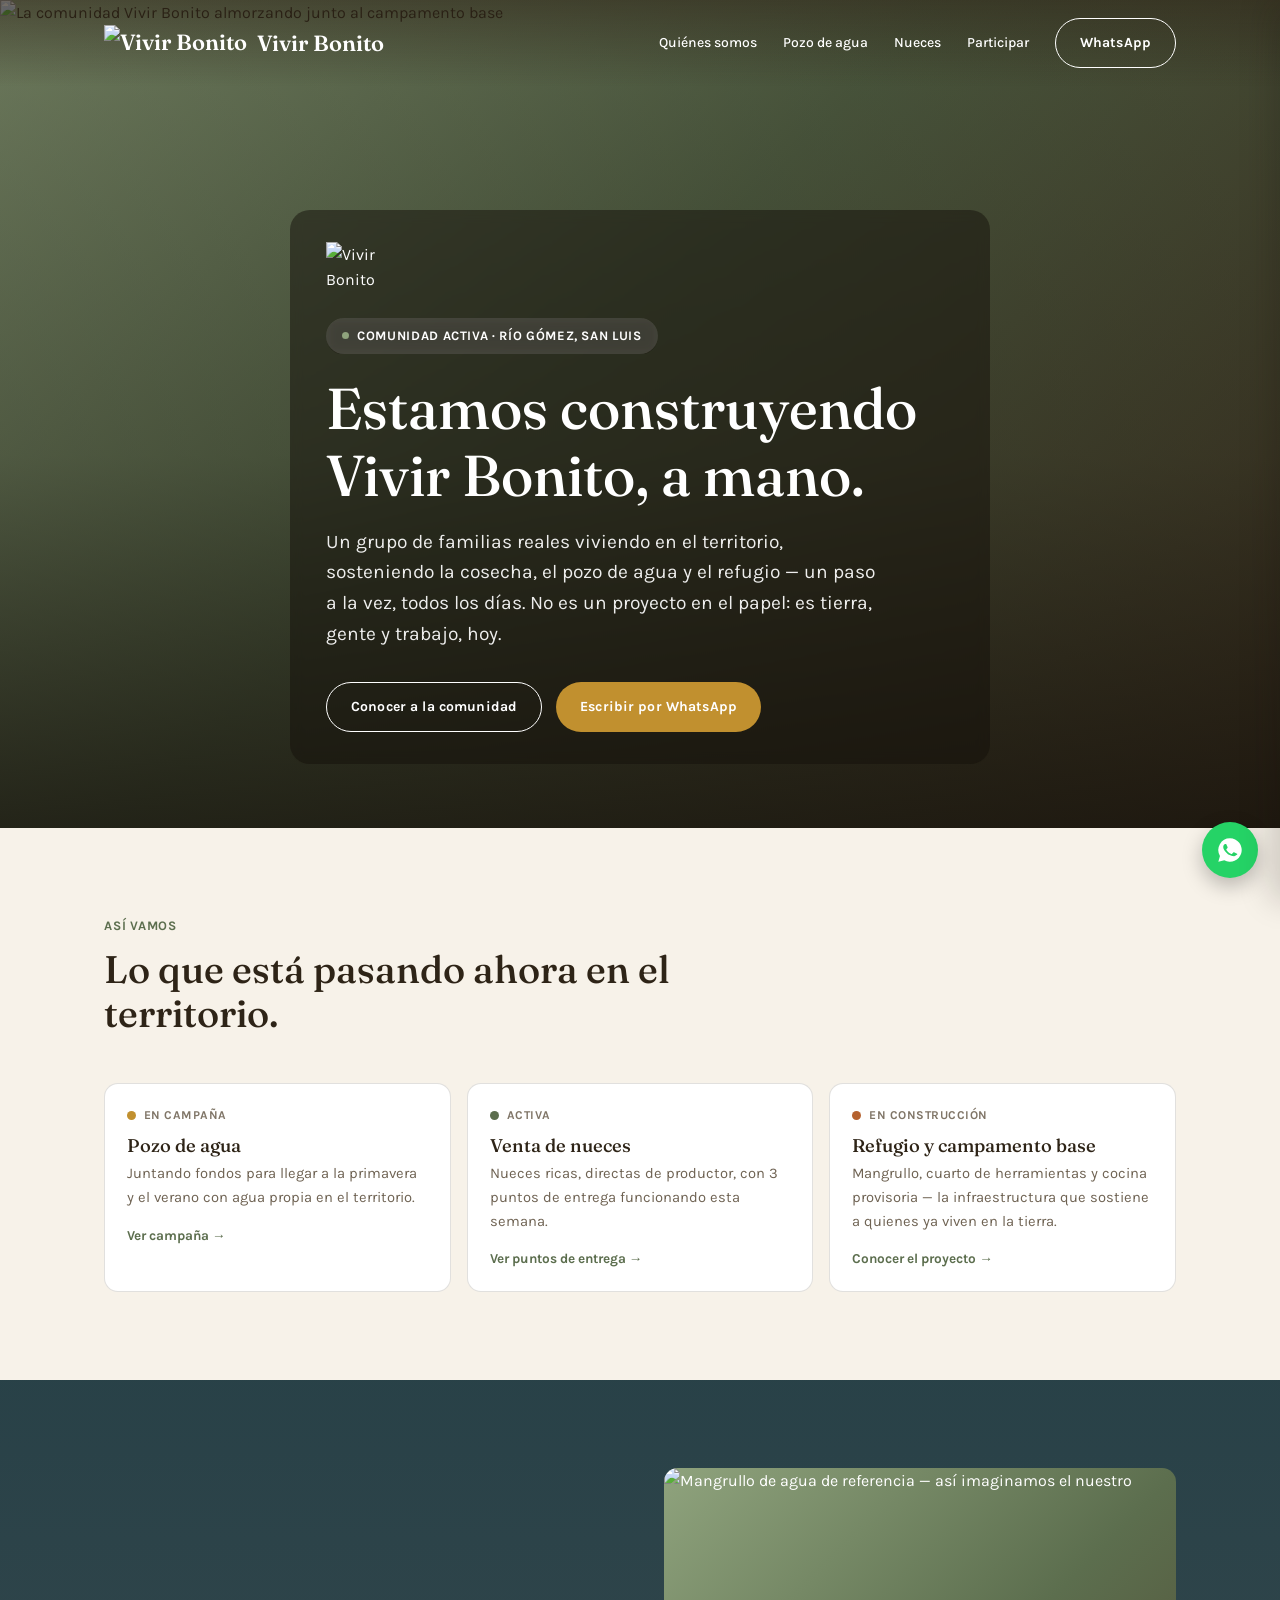
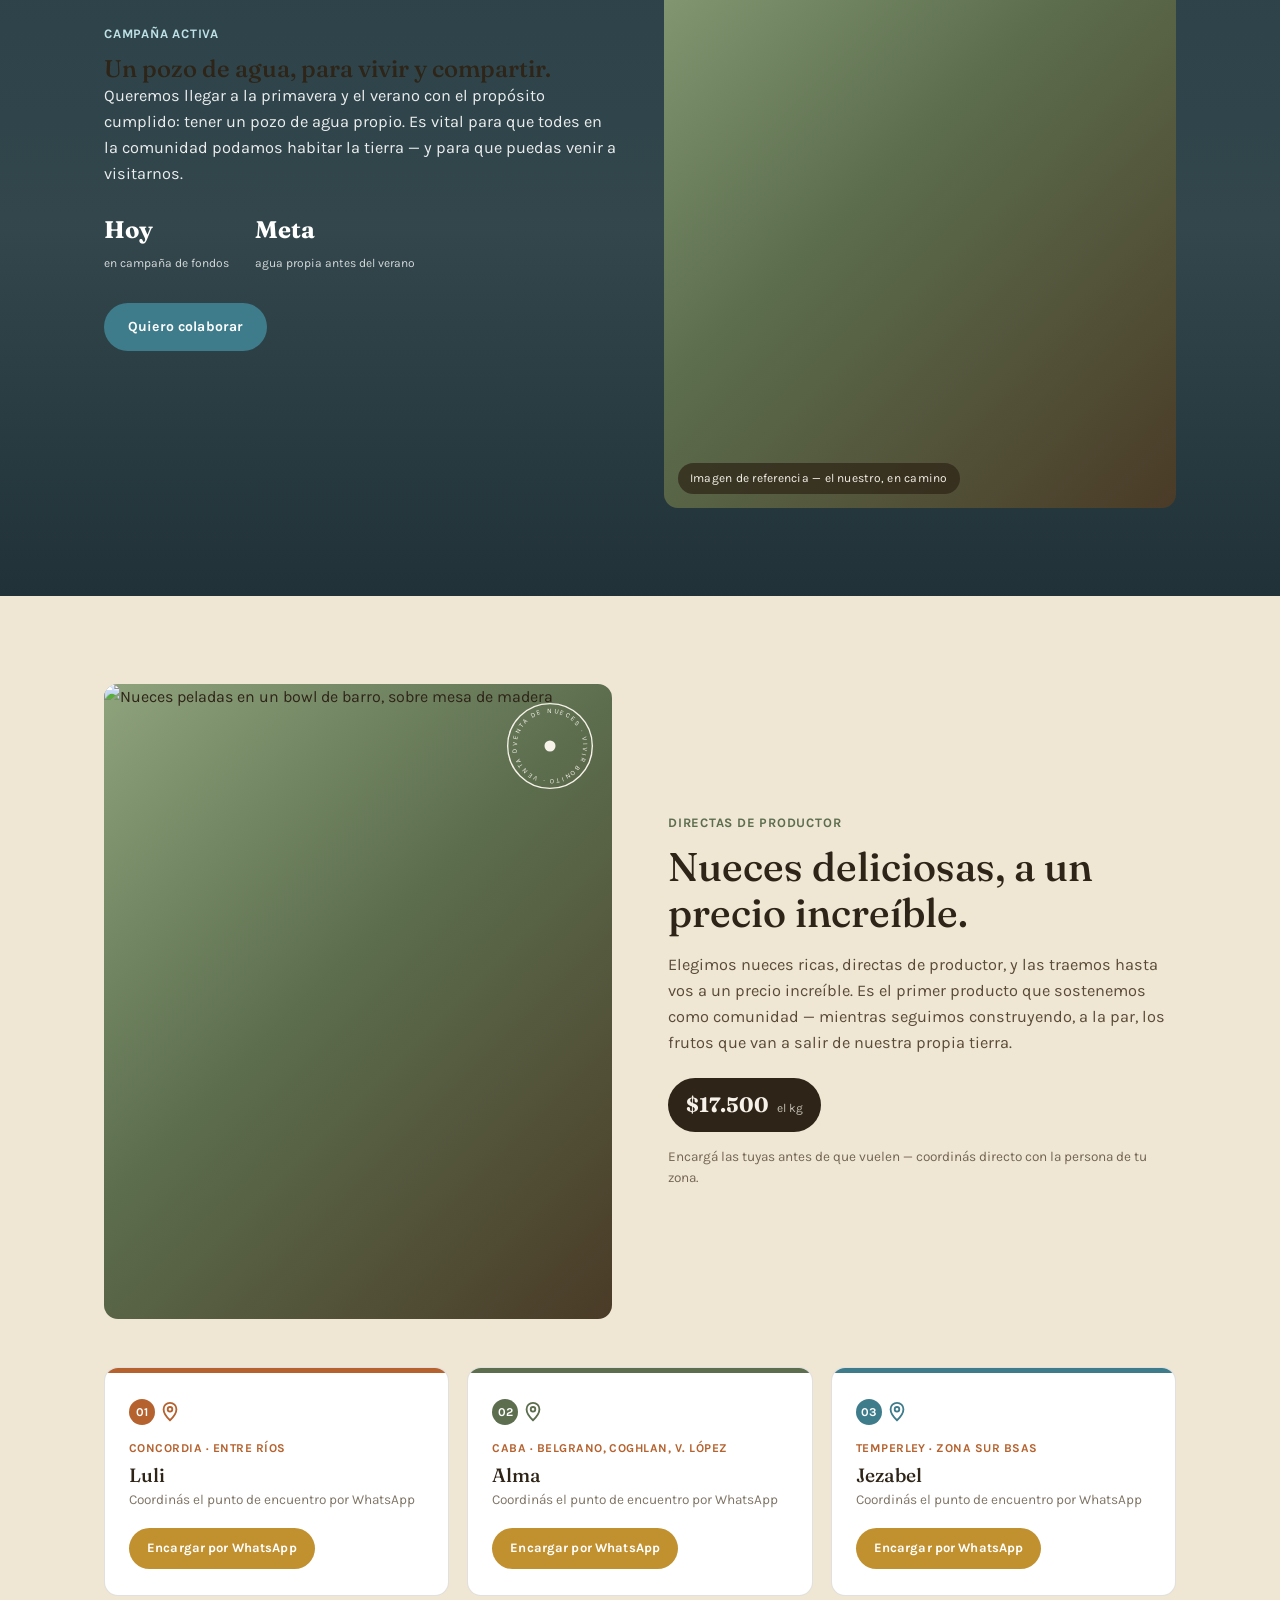
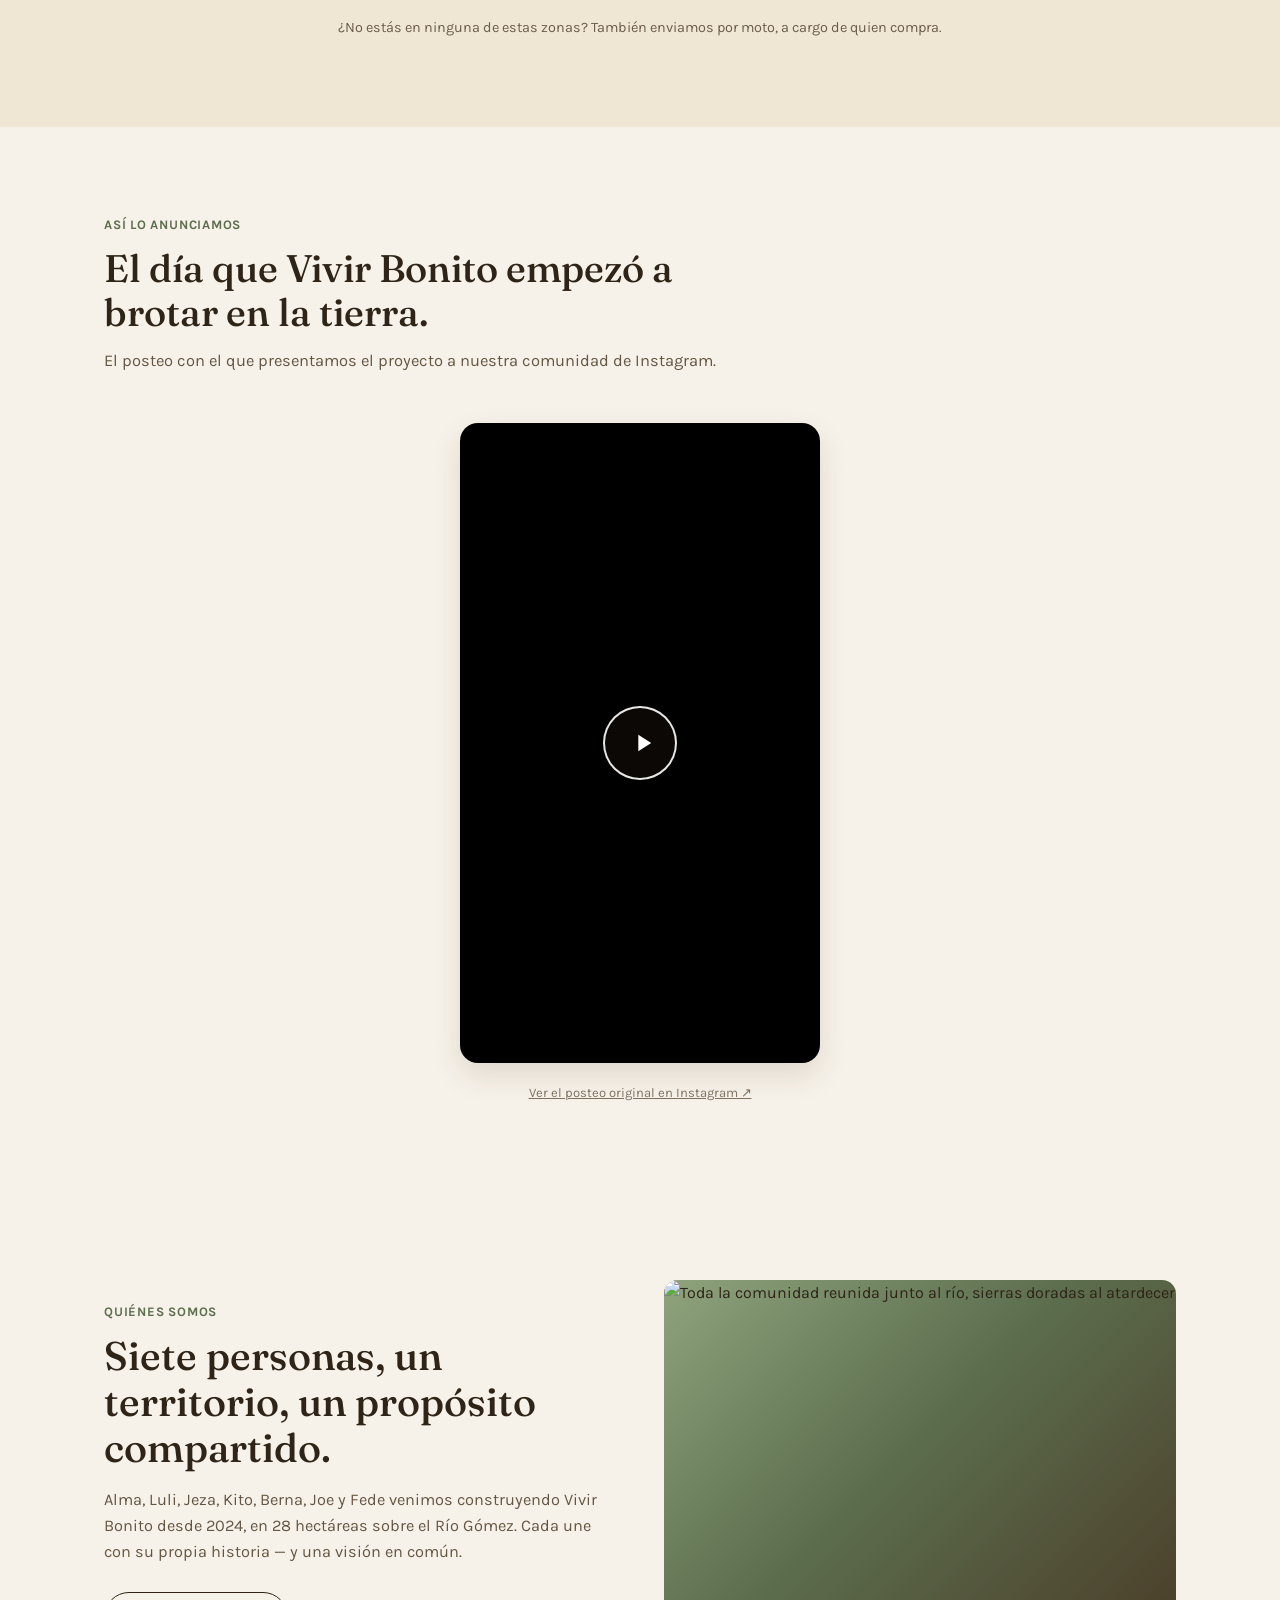
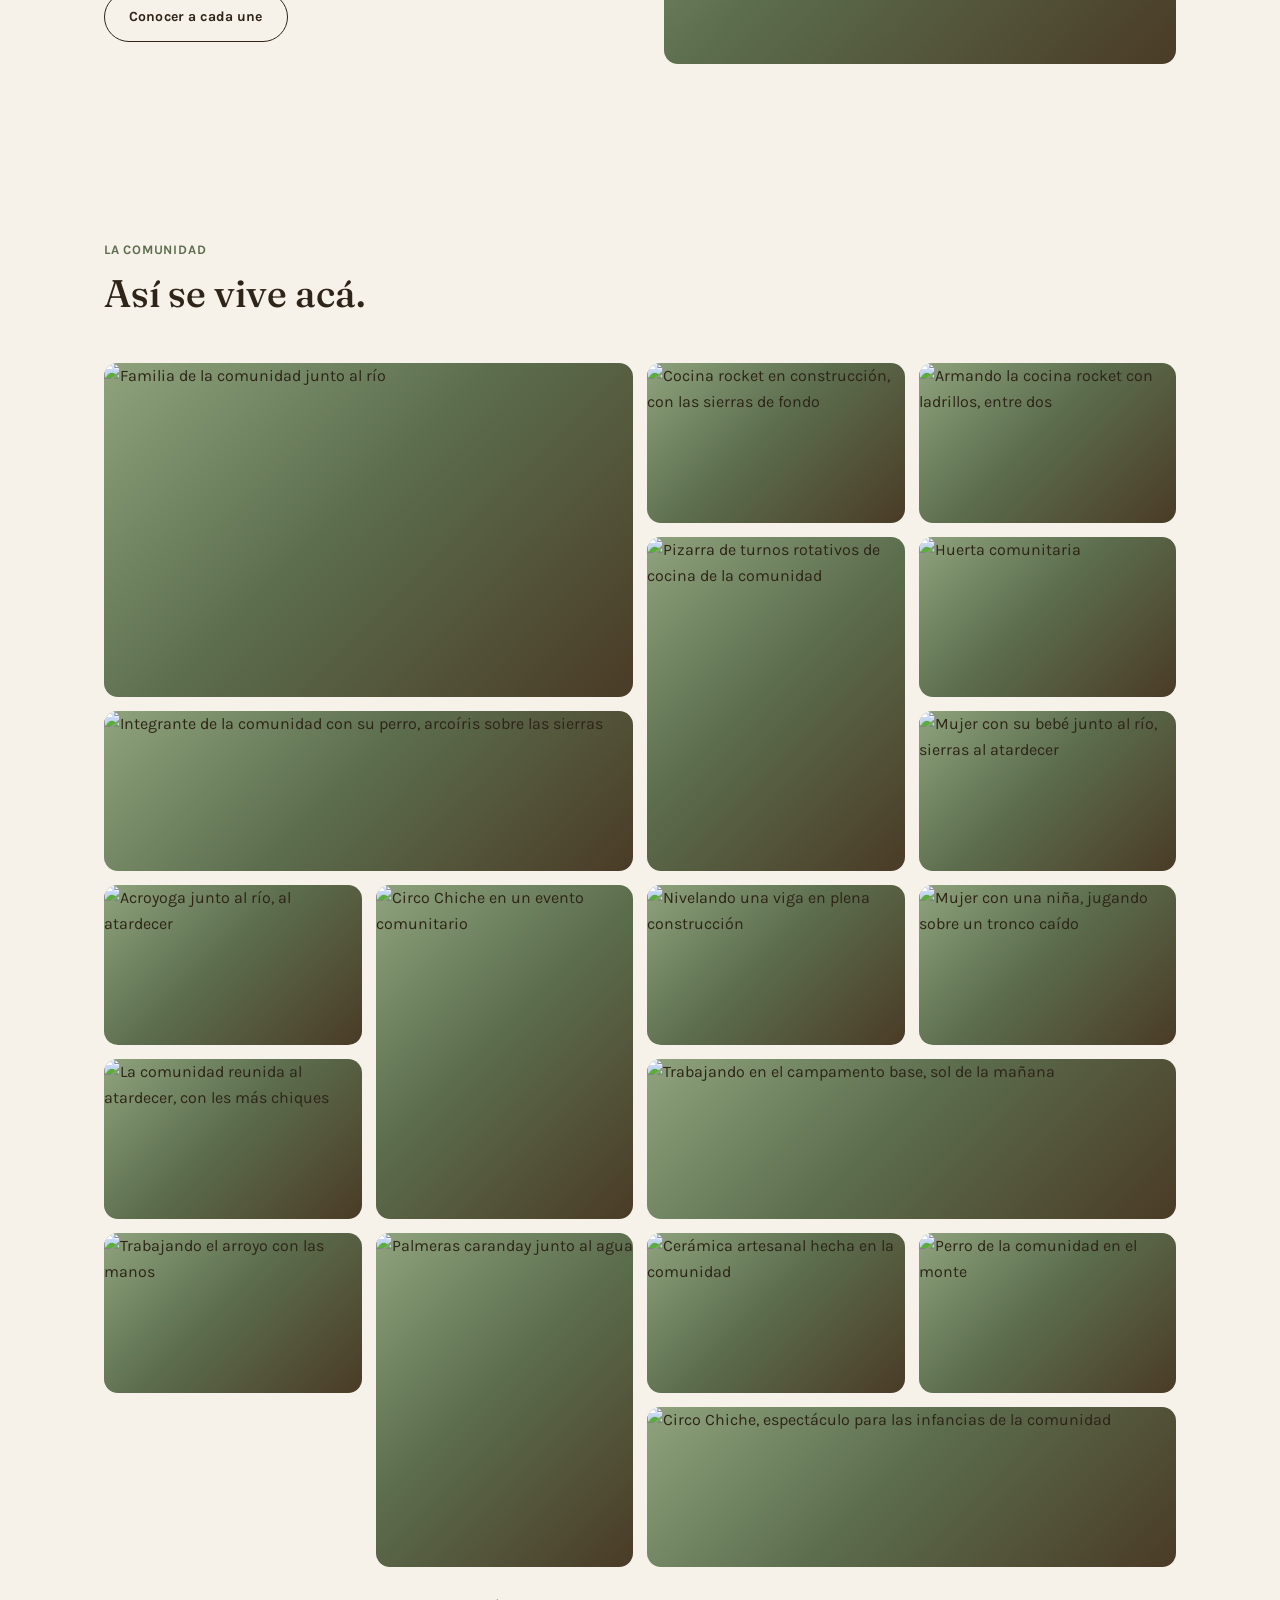
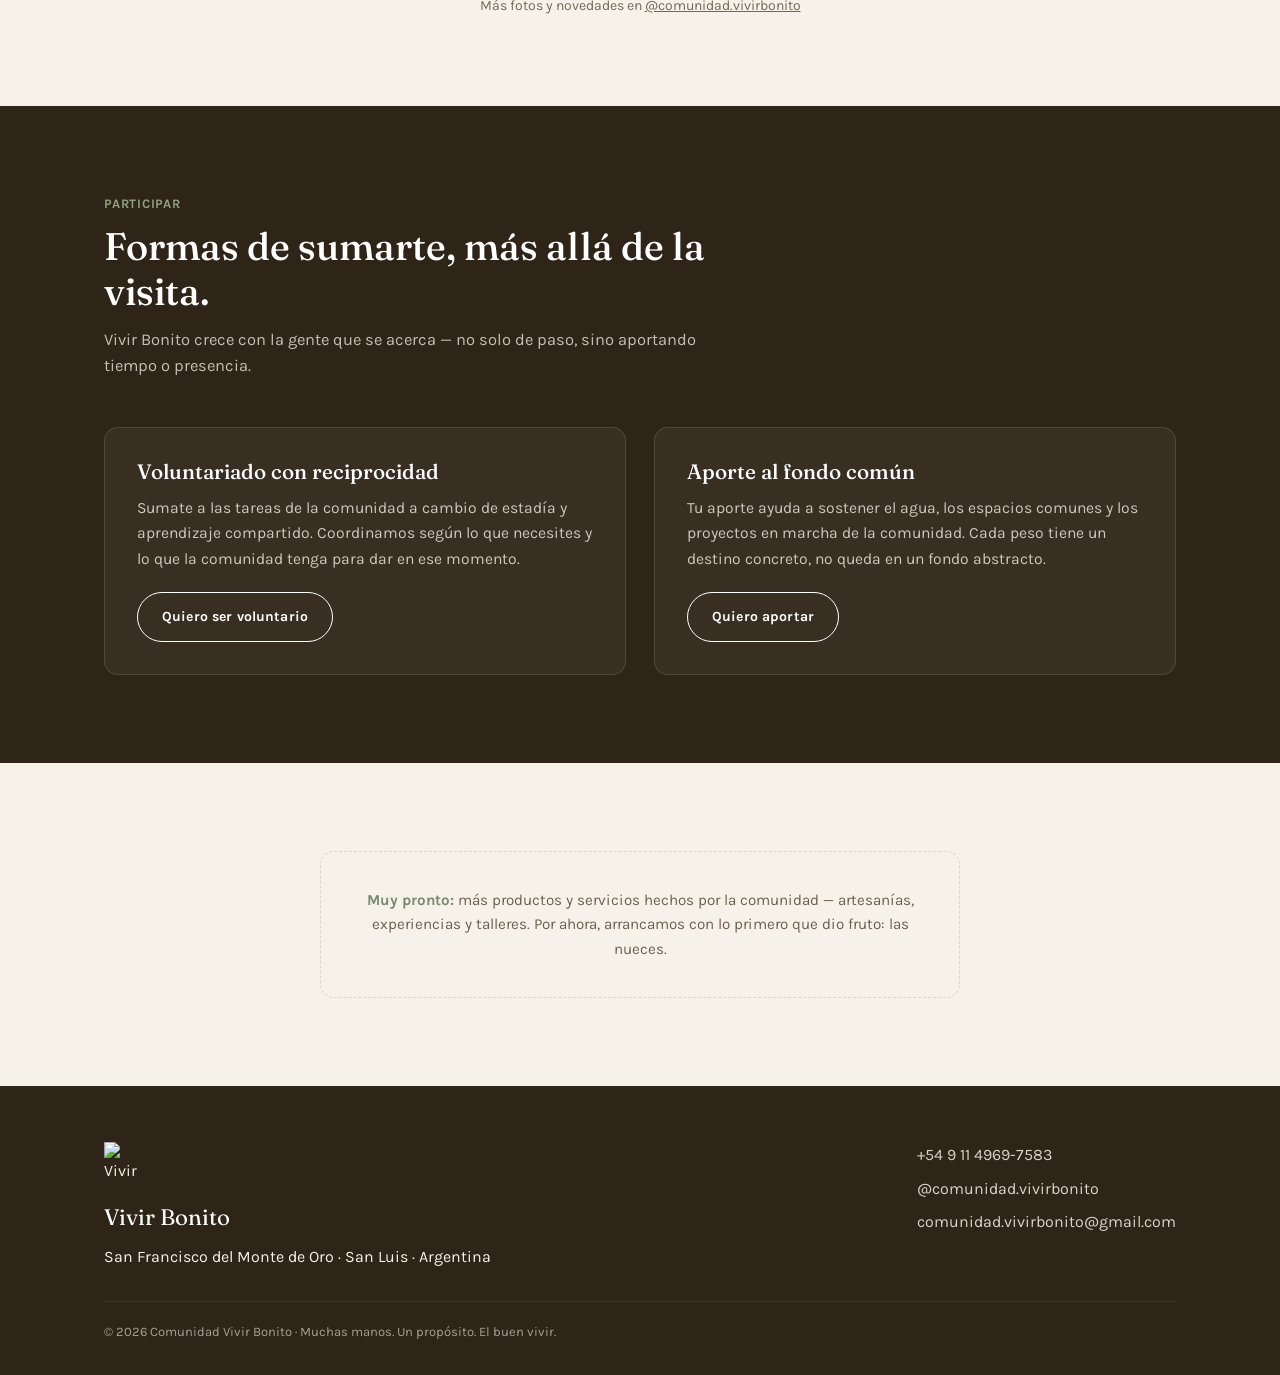
==== commit 39782ff4: "Add files via upload" ====
--- a/index.html
+++ b/index.html
@@ -161,6 +161,27 @@
       </div>
     </div>
     <p class="delivery-moto">¿No estás en ninguna de estas zonas? También enviamos por moto, a cargo de quien compra.</p>
+  </div>
+</section>
+
+<section id="video">
+  <div class="wrap">
+    <div class="section-head reveal">
+      <span class="section-eyebrow">Así lo anunciamos</span>
+      <h2>El día que Vivir Bonito empezó a brotar en la tierra.</h2>
+      <p>El posteo con el que presentamos el proyecto a nuestra comunidad de Instagram.</p>
+    </div>
+    <div class="reel-player reveal" id="reelPlayer">
+      <video class="reel-video" id="reelVideo" poster="https://res.cloudinary.com/rexsyexh/video/upload/so_0/v1787039933/Reel_instagram_g7lxnx.jpg" playsinline preload="none">
+        <source src="https://res.cloudinary.com/rexsyexh/video/upload/f_auto,q_auto/v1787039933/Reel_instagram_g7lxnx.mp4" type="video/mp4">
+      </video>
+      <button class="reel-play" id="reelPlay" aria-label="Reproducir video">
+        <svg width="28" height="28" viewBox="0 0 24 24" fill="#fff"><path d="M8 5v14l11-7z"/></svg>
+      </button>
+    </div>
+    <p style="text-align:center;margin-top:16px;">
+      <a href="https://www.instagram.com/reels/DVoMBbAjvKW/" target="_blank" rel="noopener" style="font-size:13px;color:var(--brown);opacity:.7;text-decoration:underline;">Ver el posteo original en Instagram ↗</a>
+    </p>
   </div>
 </section>
 
@@ -299,6 +320,15 @@
       heroSlides[heroIdx].classList.add('active');
     }, 6000);
   }
+
+  const reelPlayer = document.getElementById('reelPlayer');
+  const reelVideo = document.getElementById('reelVideo');
+  const reelPlay = document.getElementById('reelPlay');
+  reelPlay.addEventListener('click', () => {
+    reelPlayer.classList.add('playing');
+    reelVideo.controls = true;
+    reelVideo.play();
+  });
 
   const lightboxImgs = Array.from(document.querySelectorAll('.lightbox-trigger'));
   const lightbox = document.getElementById('lightbox');
--- a/styles.css
+++ b/styles.css
@@ -258,7 +258,11 @@
 
 /* galería */
 .galeria-grid{display:grid;grid-template-columns:repeat(4,1fr);grid-auto-rows:160px;grid-auto-flow:dense;gap:14px;}
-@media(max-width:760px){.galeria-grid{grid-template-columns:repeat(2,1fr);grid-auto-rows:140px;}}
+@media(max-width:760px){
+  .galeria-grid{grid-template-columns:repeat(2,1fr);grid-auto-rows:unset;gap:12px;}
+  .galeria-grid .photo-slot{height:auto !important;aspect-ratio:1/1 !important;}
+  .g-wide,.g-tall,.g-big{grid-column:span 1 !important;grid-row:span 1 !important;}
+}
 .galeria-grid .photo-slot{aspect-ratio:unset;height:100%;cursor:zoom-in;}
 .galeria-grid .photo-slot img{transition:transform .5s var(--ease);}
 .galeria-grid .photo-slot:hover img{transform:scale(1.07);}
@@ -300,7 +304,24 @@
 }
 .wa-float:hover{transform:scale(1.08);}
 
-/* lightbox */
+/* ╔═ PATRÓN V1 — Reproductor propio estilo Reel ═╗ */
+.reel-player{
+  position:relative;aspect-ratio:9/16;max-width:360px;margin:0 auto;
+  border-radius:18px;overflow:hidden;background:#000;box-shadow:var(--shadow);
+}
+.reel-video{width:100%;height:100%;object-fit:cover;display:block;}
+.reel-play{
+  position:absolute;top:50%;left:50%;transform:translate(-50%,-50%);
+  width:74px;height:74px;border-radius:50%;
+  background:rgba(20,16,10,0.55);backdrop-filter:blur(4px);-webkit-backdrop-filter:blur(4px);
+  border:2px solid rgba(255,255,255,0.9);
+  display:flex;align-items:center;justify-content:center;cursor:pointer;
+  transition:transform .2s var(--cp-ease-out,cubic-bezier(.23,1,.32,1)),background .2s;
+}
+.reel-play:hover{transform:translate(-50%,-50%) scale(1.07);background:rgba(20,16,10,0.7);}
+.reel-play svg{margin-left:5px;}
+.reel-player.playing .reel-play{display:none;}
+/* ╚═ FIN PATRÓN V1 ═╝ */
 .lightbox{position:fixed;inset:0;background:rgba(10,8,5,0.94);z-index:300;display:none;align-items:center;justify-content:center;padding:32px;}
 .lightbox.open{display:flex;}
 .lightbox-img{max-width:90vw;max-height:85vh;border-radius:10px;box-shadow:0 20px 60px rgba(0,0,0,0.5);}
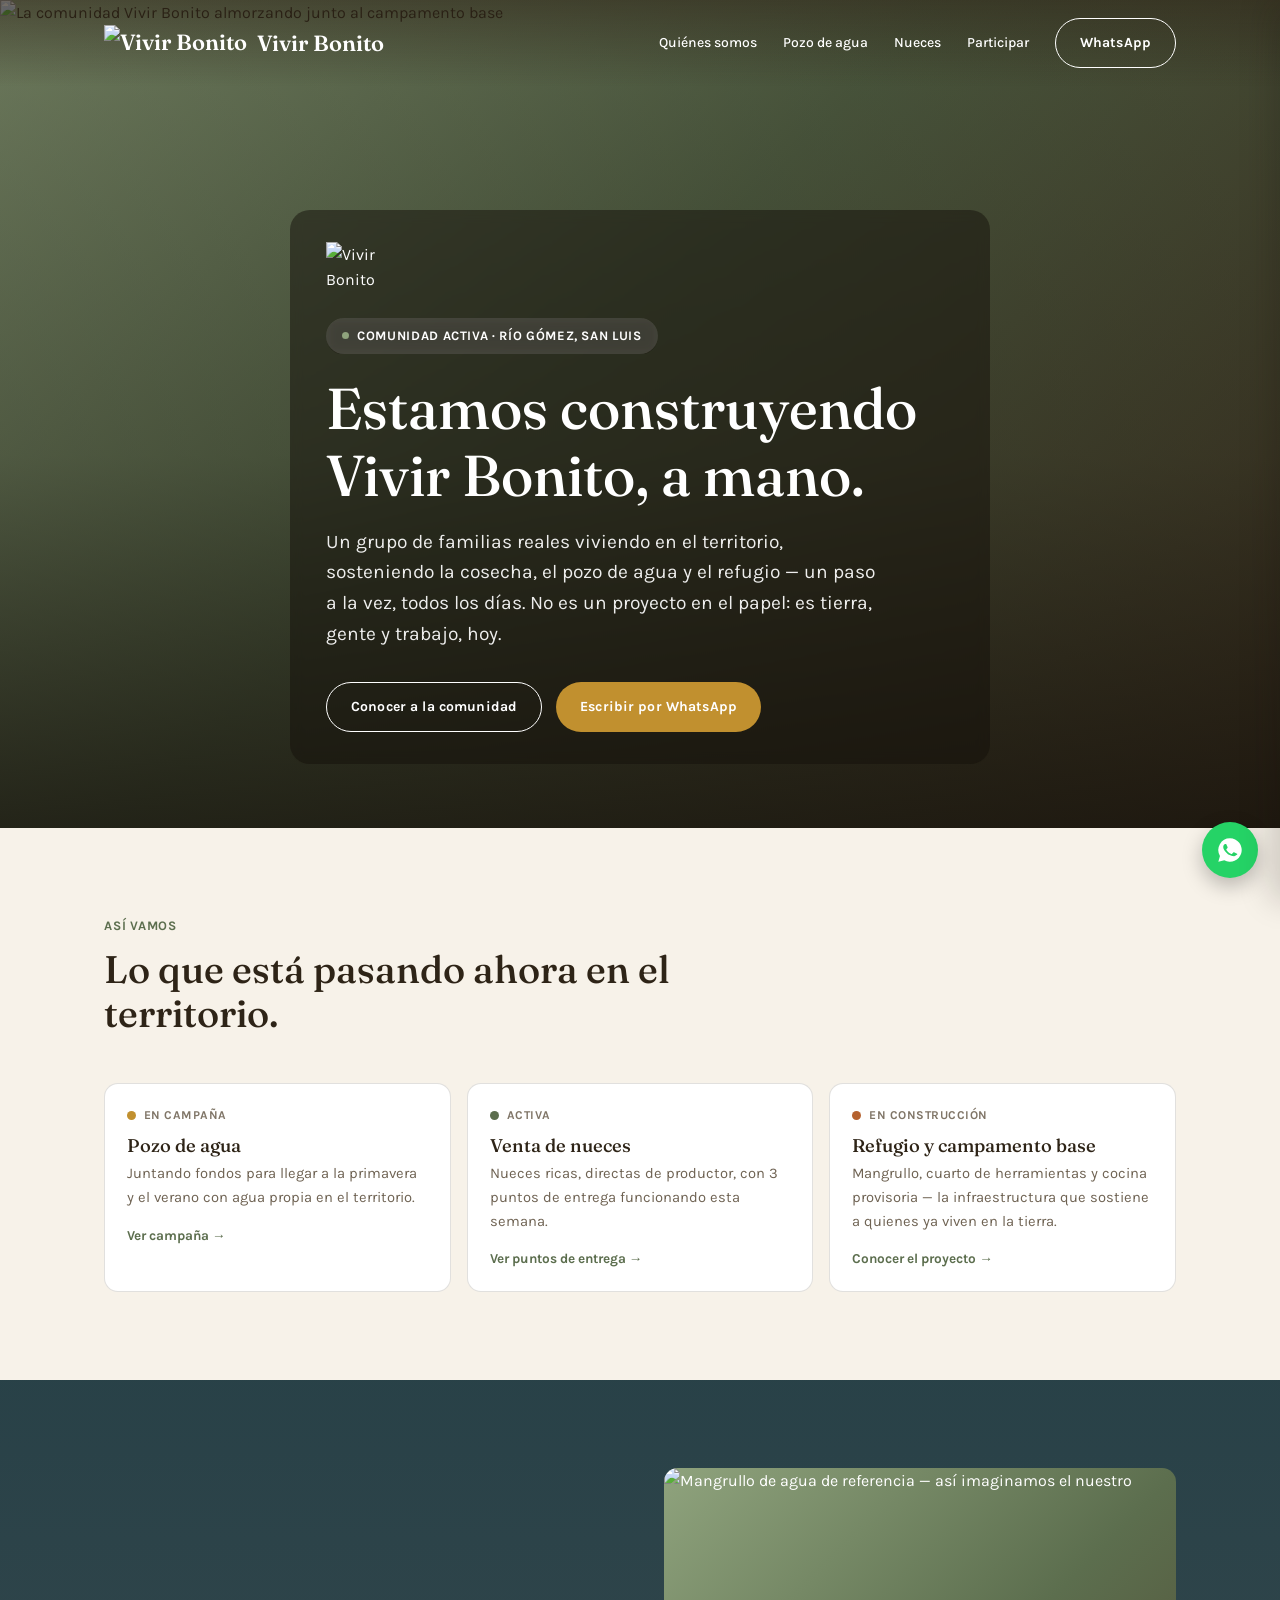
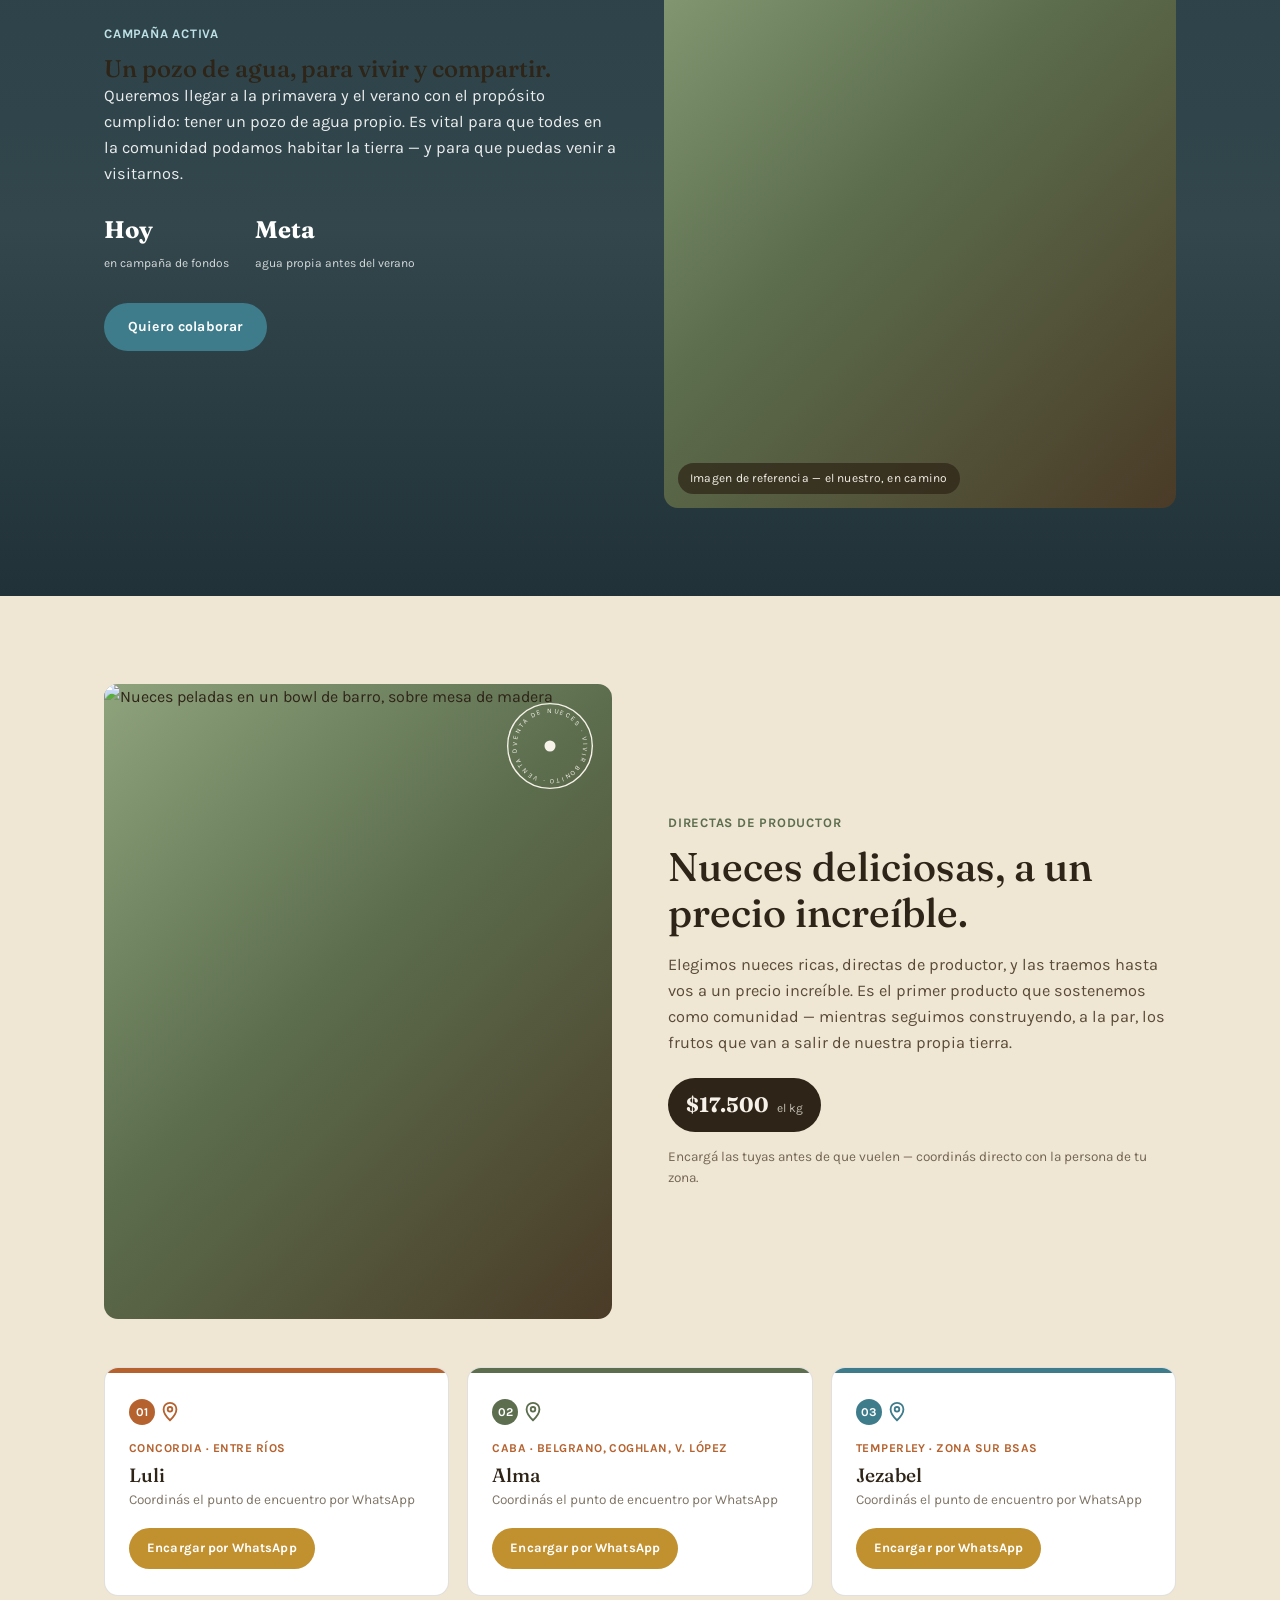
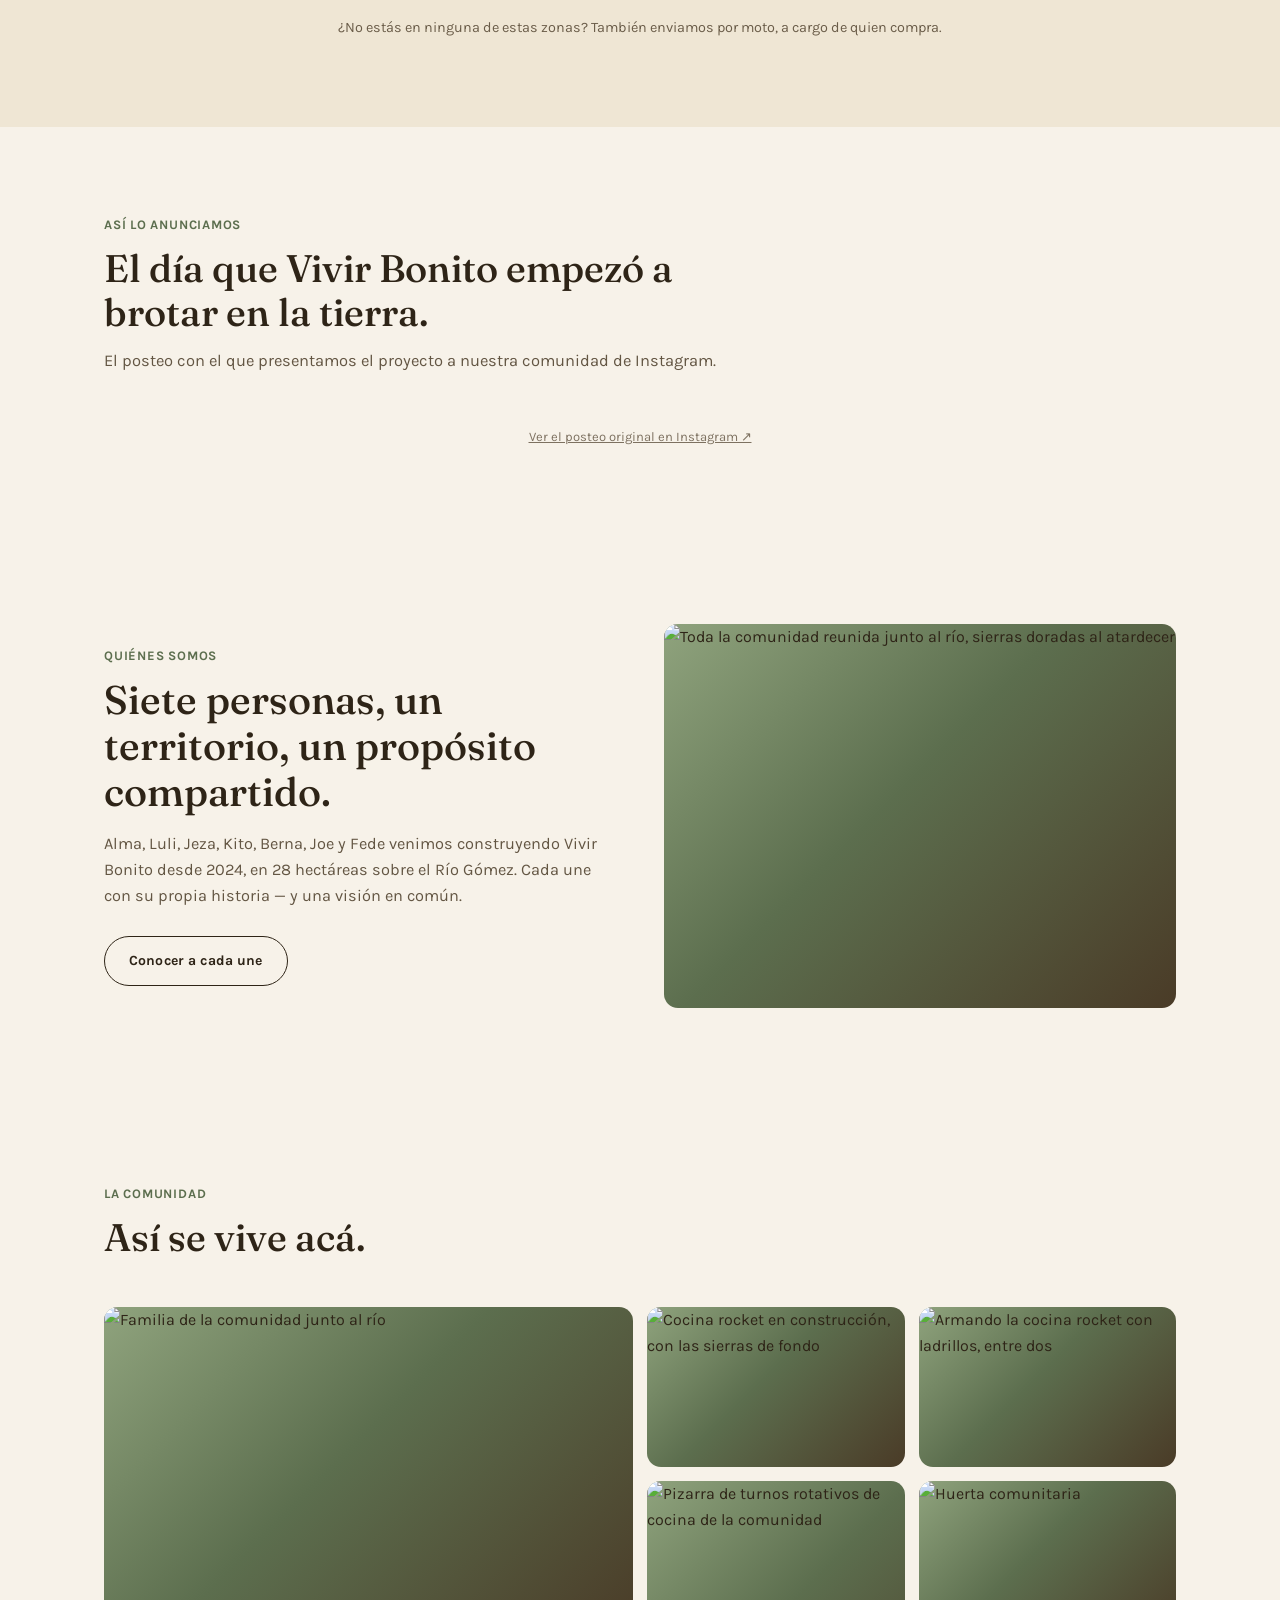
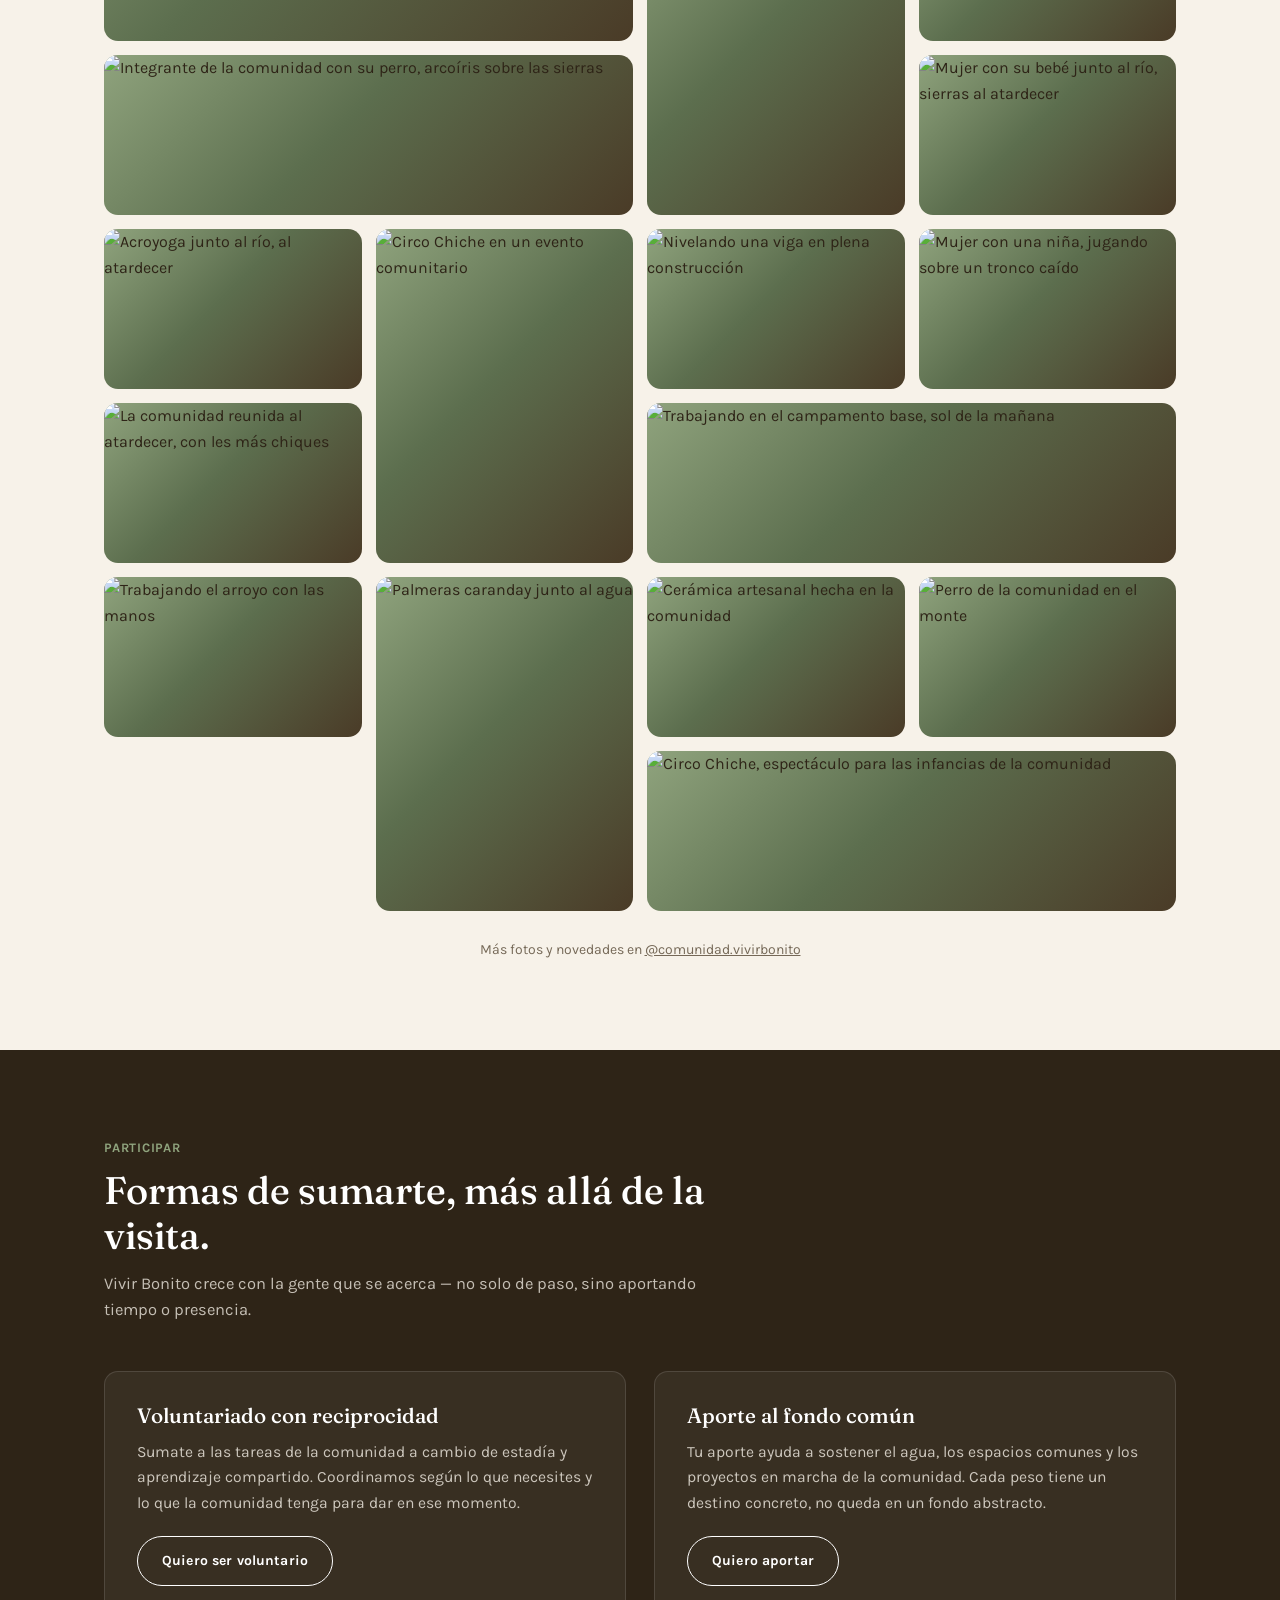
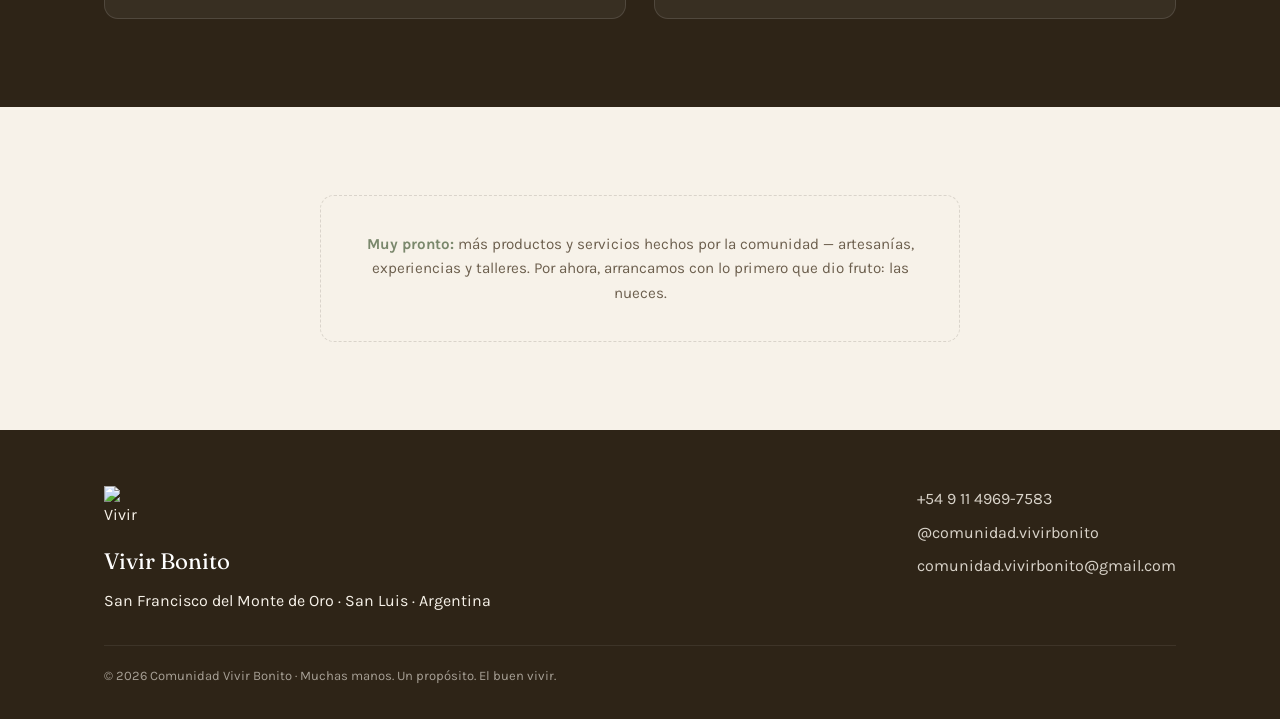
==== commit e79cc134: "Add files via upload" ====
--- a/index.html
+++ b/index.html
@@ -171,13 +171,11 @@
       <h2>El día que Vivir Bonito empezó a brotar en la tierra.</h2>
       <p>El posteo con el que presentamos el proyecto a nuestra comunidad de Instagram.</p>
     </div>
-    <div class="reel-player reveal" id="reelPlayer">
-      <video class="reel-video" id="reelVideo" poster="https://res.cloudinary.com/rexsyexh/video/upload/so_0/v1787039933/Reel_instagram_g7lxnx.jpg" playsinline preload="none">
-        <source src="https://res.cloudinary.com/rexsyexh/video/upload/f_auto,q_auto/v1787039933/Reel_instagram_g7lxnx.mp4" type="video/mp4">
-      </video>
-      <button class="reel-play" id="reelPlay" aria-label="Reproducir video">
-        <svg width="28" height="28" viewBox="0 0 24 24" fill="#fff"><path d="M8 5v14l11-7z"/></svg>
-      </button>
+    <div class="reveal" style="max-width:400px;margin:0 auto;">
+      <blockquote class="instagram-media" data-instgrm-permalink="https://www.instagram.com/reel/DVoMBbAjvKW/" data-instgrm-version="14" style="background:#FFF; border:0; border-radius:12px; box-shadow:0 12px 30px rgba(46,36,23,0.12); margin:0; max-width:400px; min-width:280px; padding:0; width:100%;">
+        <a href="https://www.instagram.com/reel/DVoMBbAjvKW/" target="_blank" rel="noopener"></a>
+      </blockquote>
+      <script async src="//www.instagram.com/embed.js"></script>
     </div>
     <p style="text-align:center;margin-top:16px;">
       <a href="https://www.instagram.com/reels/DVoMBbAjvKW/" target="_blank" rel="noopener" style="font-size:13px;color:var(--brown);opacity:.7;text-decoration:underline;">Ver el posteo original en Instagram ↗</a>
@@ -320,15 +318,6 @@
       heroSlides[heroIdx].classList.add('active');
     }, 6000);
   }
-
-  const reelPlayer = document.getElementById('reelPlayer');
-  const reelVideo = document.getElementById('reelVideo');
-  const reelPlay = document.getElementById('reelPlay');
-  reelPlay.addEventListener('click', () => {
-    reelPlayer.classList.add('playing');
-    reelVideo.controls = true;
-    reelVideo.play();
-  });
 
   const lightboxImgs = Array.from(document.querySelectorAll('.lightbox-trigger'));
   const lightbox = document.getElementById('lightbox');
--- a/styles.css
+++ b/styles.css
@@ -233,9 +233,9 @@
 /* founders (quienes somos) */
 .founder-grid{display:grid;grid-template-columns:repeat(2,1fr);gap:24px;}
 @media(max-width:700px){.founder-grid{grid-template-columns:1fr;}}
-.founder-card{display:grid;grid-template-columns:96px 1fr;gap:18px;background:#fff;border:1px solid var(--line);border-radius:var(--radius);padding:20px;}
-.founder-photo{width:96px;height:96px;border-radius:50%;}
-.founder-photo .photo-tag{margin:0;font-size:9px;padding:3px 6px;position:absolute;bottom:6px;left:50%;transform:translateX(-50%);white-space:nowrap;}
+.founder-card{display:grid;grid-template-columns:132px 1fr;gap:20px;background:#fff;border:1px solid var(--line);border-radius:var(--radius);padding:22px;align-items:start;}
+.founder-photo{width:132px;height:132px;border-radius:50%;}
+.founder-photo .photo-tag{margin:0;font-size:10px;padding:3px 6px;position:absolute;bottom:8px;left:50%;transform:translateX(-50%);white-space:nowrap;}
 .founder-card h3{font-size:1.1rem;margin-bottom:8px;}
 .founder-card .vmo{font-size:.86rem;color:var(--brown);opacity:.85;margin-bottom:4px;}
 .founder-card .vmo b{color:var(--sage);font-weight:700;}
@@ -263,6 +263,8 @@
   .galeria-grid .photo-slot{height:auto !important;aspect-ratio:1/1 !important;}
   .g-wide,.g-tall,.g-big{grid-column:span 1 !important;grid-row:span 1 !important;}
 }
+.galeria-grid--grande{grid-template-columns:repeat(2,1fr);grid-auto-rows:260px;}
+@media(max-width:760px){.galeria-grid--grande{grid-auto-rows:unset;}}
 .galeria-grid .photo-slot{aspect-ratio:unset;height:100%;cursor:zoom-in;}
 .galeria-grid .photo-slot img{transition:transform .5s var(--ease);}
 .galeria-grid .photo-slot:hover img{transform:scale(1.07);}
@@ -304,24 +306,6 @@
 }
 .wa-float:hover{transform:scale(1.08);}
 
-/* ╔═ PATRÓN V1 — Reproductor propio estilo Reel ═╗ */
-.reel-player{
-  position:relative;aspect-ratio:9/16;max-width:360px;margin:0 auto;
-  border-radius:18px;overflow:hidden;background:#000;box-shadow:var(--shadow);
-}
-.reel-video{width:100%;height:100%;object-fit:cover;display:block;}
-.reel-play{
-  position:absolute;top:50%;left:50%;transform:translate(-50%,-50%);
-  width:74px;height:74px;border-radius:50%;
-  background:rgba(20,16,10,0.55);backdrop-filter:blur(4px);-webkit-backdrop-filter:blur(4px);
-  border:2px solid rgba(255,255,255,0.9);
-  display:flex;align-items:center;justify-content:center;cursor:pointer;
-  transition:transform .2s var(--cp-ease-out,cubic-bezier(.23,1,.32,1)),background .2s;
-}
-.reel-play:hover{transform:translate(-50%,-50%) scale(1.07);background:rgba(20,16,10,0.7);}
-.reel-play svg{margin-left:5px;}
-.reel-player.playing .reel-play{display:none;}
-/* ╚═ FIN PATRÓN V1 ═╝ */
 .lightbox{position:fixed;inset:0;background:rgba(10,8,5,0.94);z-index:300;display:none;align-items:center;justify-content:center;padding:32px;}
 .lightbox.open{display:flex;}
 .lightbox-img{max-width:90vw;max-height:85vh;border-radius:10px;box-shadow:0 20px 60px rgba(0,0,0,0.5);}
